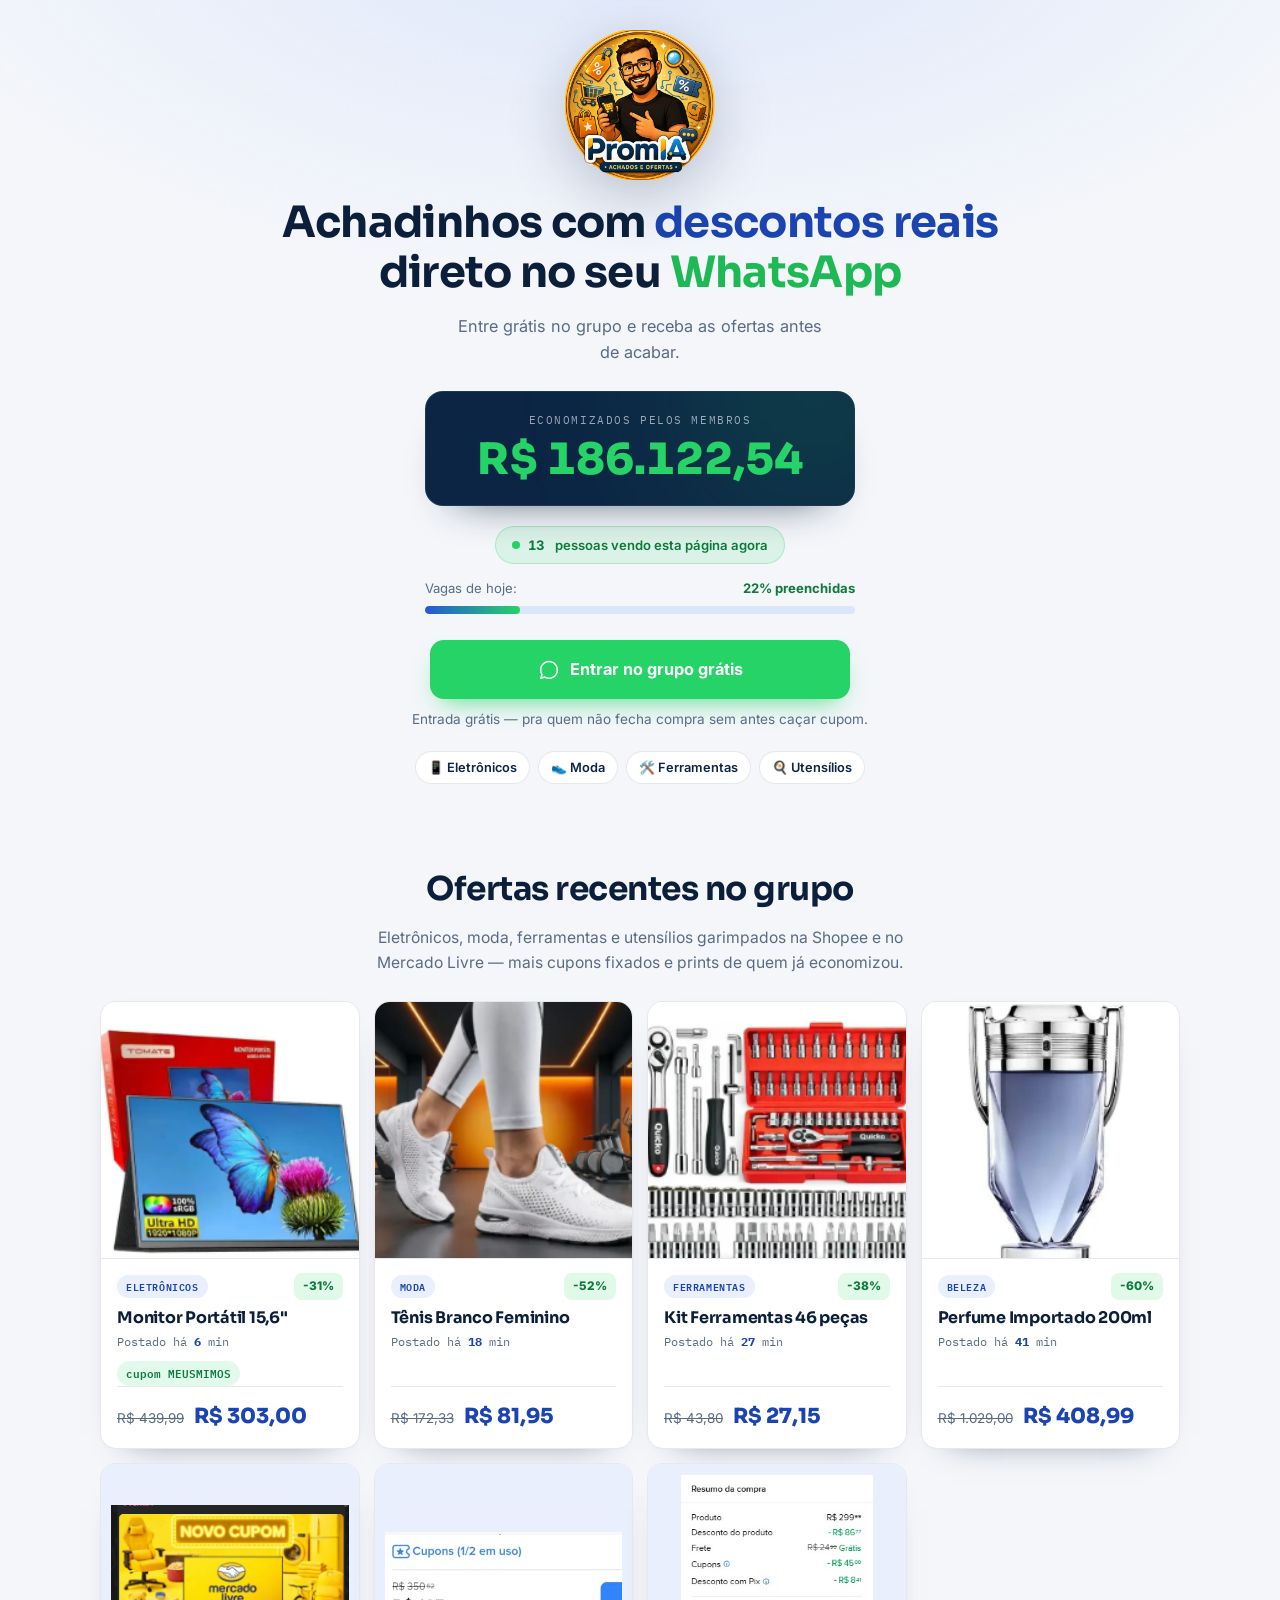
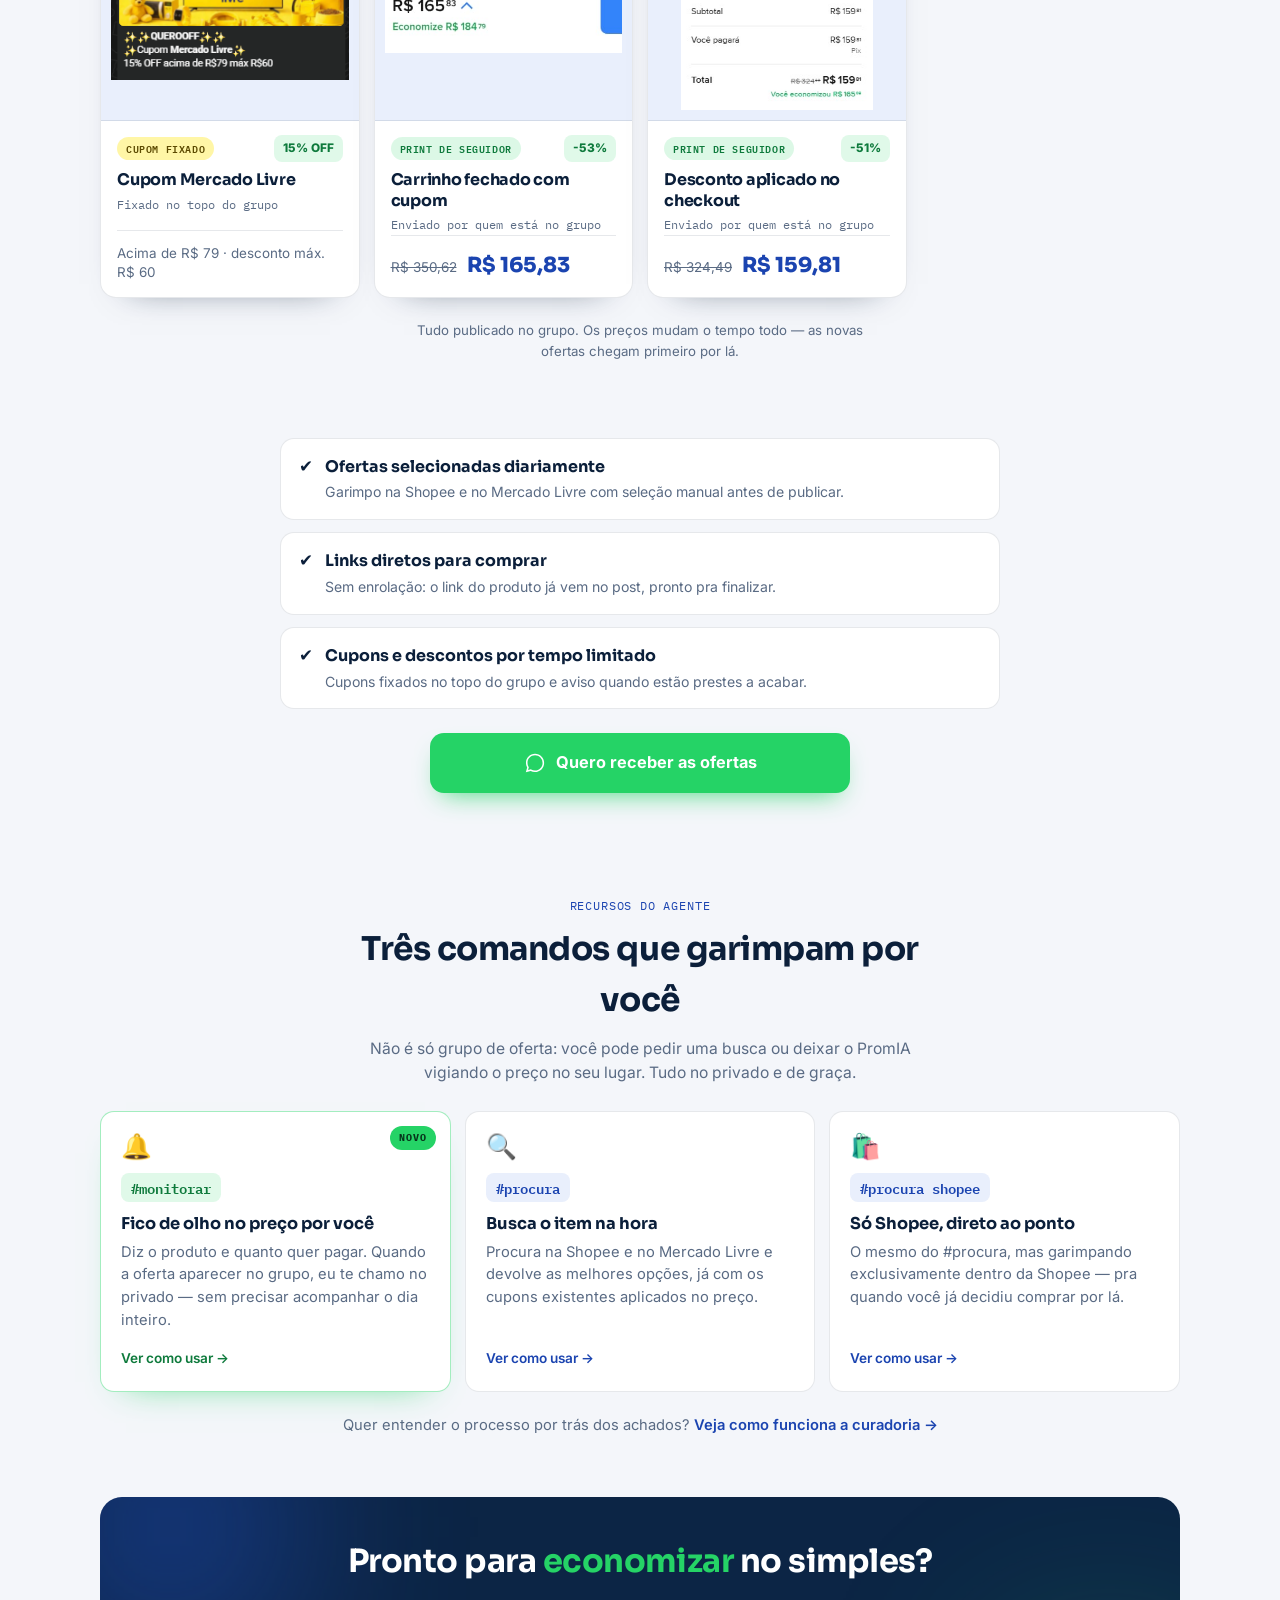
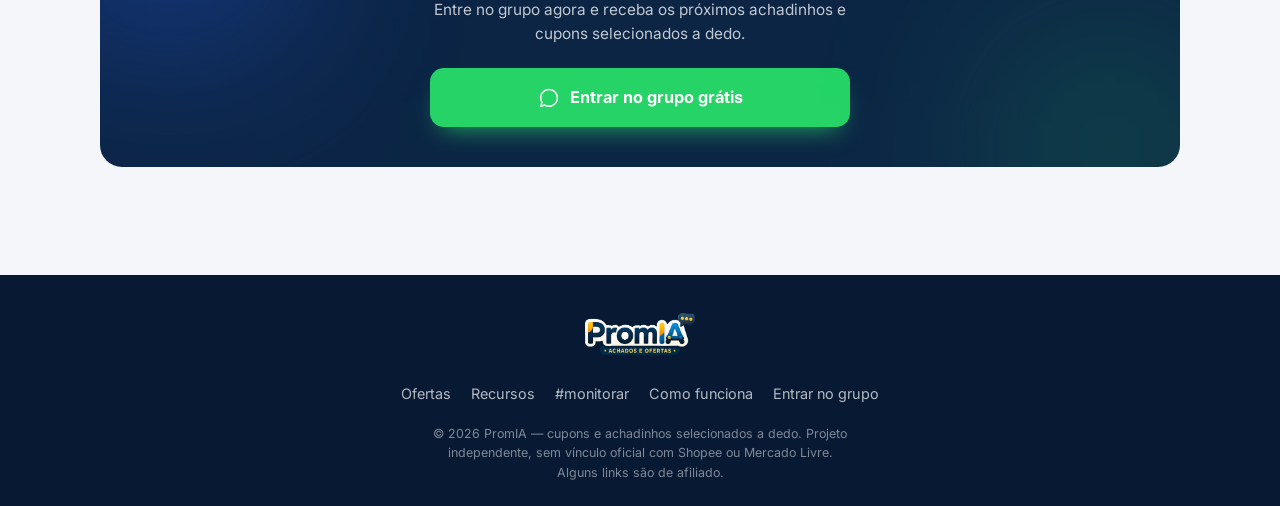
==== index.html @ 96a40c8b "Destaca WhatsApp no verde da pagina" ====
<!DOCTYPE html>
<html lang="pt-BR">
<head>
<meta charset="UTF-8">
<meta name="viewport" content="width=device-width, initial-scale=1.0">
<title>PromIA — Achadinhos com descontos reais direto no seu WhatsApp</title>
<meta name="description" content="Entre grátis no grupo do PromIA e receba achadinhos com descontos reais em eletrônicos, moda, ferramentas e utensílios — com cupons e links diretos, antes das ofertas acabarem.">
<meta name="theme-color" content="#F4F6FA">
<link rel="icon" type="image/png" href="assets/logo-selo.png">
<meta property="og:title" content="PromIA — Achadinhos com descontos reais direto no seu WhatsApp">
<meta property="og:description" content="Entre grátis no grupo e receba as ofertas antes de acabar. Eletrônicos, moda, ferramentas e utensílios com cupom aplicado.">
<meta property="og:image" content="assets/logo-selo.png">
<meta property="og:type" content="website">
<link rel="preconnect" href="https://fonts.googleapis.com">
<link rel="preconnect" href="https://fonts.gstatic.com" crossorigin>
<link href="https://fonts.googleapis.com/css2?family=Sora:wght@400;600;700;800&family=Inter:wght@400;500;600;700&family=IBM+Plex+Mono:wght@400;500;600&display=swap" rel="stylesheet">
<link rel="stylesheet" href="assets/style.css">
</head>
<body>

<main>

  <!-- ================= HERO ================= -->
  <section class="hero">
    <div class="wrap-narrow">
      <img class="hero-logo" src="assets/logo-selo.png" alt="PromIA — Achados e Ofertas" width="150" height="150">
      <h1>Achadinhos com <em>descontos reais</em> direto no seu <span class="excl">WhatsApp</span></h1>
      <p class="hero-sub">Entre grátis no grupo e receba as ofertas antes de acabar.</p>

      <!-- ---- Contador de economia (valor base editável em data-base) ---- -->
      <div class="saved-box">
        <span class="saved-label">Economizados pelos membros</span>
        <strong class="saved-value" id="savedValue" data-base="186122.54">R$ 186.122,54</strong>
      </div>

      <!-- ---- Prova social ao vivo ---- -->
      <div class="live-block">
        <span class="live-pill"><i class="dot"></i> <b id="viewersNum">13</b>&nbsp;pessoas vendo esta página agora</span>

        <div class="slots">
          <div class="slots-top">
            <span>Vagas de hoje:</span>
            <b id="slotsNum">&nbsp;</b>
          </div>
          <span class="slots-bar"><i id="slotsBar" style="width:0%"></i></span>
        </div>
      </div>

      <div class="cta-area">
        <a class="btn-wa" href="https://chat.whatsapp.com/D9WP1ZRPdM7AyRFibJAsS7" target="_blank" rel="noopener">
          <svg viewBox="0 0 24 24" aria-hidden="true"><path d="M12.04 2C6.58 2 2.13 6.45 2.13 11.91c0 1.75.46 3.45 1.32 4.95L2 22l5.25-1.38a9.86 9.86 0 004.79 1.22h.01c5.46 0 9.91-4.45 9.91-9.91C21.96 6.45 17.5 2 12.04 2zm0 18.15h-.01a8.2 8.2 0 01-4.18-1.15l-.3-.18-3.11.82.83-3.04-.2-.31a8.16 8.16 0 01-1.25-4.38c0-4.54 3.7-8.23 8.24-8.23 2.2 0 4.27.86 5.82 2.41a8.18 8.18 0 012.41 5.83c0 4.54-3.7 8.23-8.25 8.23z"/></svg>
          Entrar no grupo grátis
        </a>
        <span class="trust">Entrada grátis — pra quem não fecha compra sem antes caçar cupom.</span>
      </div>

      <ul class="cat-chips">
        <li>📱 Eletrônicos</li>
        <li>👟 Moda</li>
        <li>🛠️ Ferramentas</li>
        <li>🍳 Utensílios</li>
      </ul>
    </div>
  </section>

  <!-- ================= OFERTAS RECENTES ================= -->
  <!-- Para trocar pelas ofertas do dia: edite os .deal-card abaixo.
       data-min = há quantos minutos a oferta foi postada no grupo. -->
  <section id="ofertas" class="ofertas-sec">
    <div class="wrap">
      <div class="section-head">
        <h2>Ofertas recentes no grupo</h2>
        <p>Eletrônicos, moda, ferramentas e utensílios garimpados na Shopee e no Mercado Livre — mais cupons fixados e prints de quem já economizou.</p>
      </div>

      <div class="deals">
        <article class="deal-card" data-min="6">
          <div class="deal-shot"><img src="assets/produtos/monitor.png" alt="Post do grupo: Monitor Portátil 15,6 polegadas por R$ 303,00 com cupom MEUSMIMOS"></div>
          <div class="deal-body">
            <div class="deal-top">
              <span class="deal-cat">Eletrônicos</span>
              <span class="off">-31%</span>
            </div>
            <h3>Monitor Portátil 15,6"</h3>
            <span class="deal-time">Postado há <b class="mins">6</b> min</span>
            <span class="deal-coupon">cupom MEUSMIMOS</span>
            <div class="deal-price">
              <span class="was">R$ 439,99</span>
              <span class="now">R$ 303,00</span>
            </div>
          </div>
        </article>

        <article class="deal-card" data-min="18">
          <div class="deal-shot"><img src="assets/produtos/tenis.png" alt="Post do grupo: Tênis Branco Feminino de R$ 172,33 por R$ 81,95" loading="lazy"></div>
          <div class="deal-body">
            <div class="deal-top">
              <span class="deal-cat">Moda</span>
              <span class="off">-52%</span>
            </div>
            <h3>Tênis Branco Feminino</h3>
            <span class="deal-time">Postado há <b class="mins">18</b> min</span>
            <div class="deal-price">
              <span class="was">R$ 172,33</span>
              <span class="now">R$ 81,95</span>
            </div>
          </div>
        </article>

        <article class="deal-card" data-min="27">
          <div class="deal-shot"><img src="assets/produtos/kit-ferramentas.png" alt="Post do grupo: Kit Ferramentas 46 peças de R$ 43,80 por R$ 27,15" loading="lazy"></div>
          <div class="deal-body">
            <div class="deal-top">
              <span class="deal-cat">Ferramentas</span>
              <span class="off">-38%</span>
            </div>
            <h3>Kit Ferramentas 46 peças</h3>
            <span class="deal-time">Postado há <b class="mins">27</b> min</span>
            <div class="deal-price">
              <span class="was">R$ 43,80</span>
              <span class="now">R$ 27,15</span>
            </div>
          </div>
        </article>

        <article class="deal-card" data-min="41">
          <div class="deal-shot"><img src="assets/produtos/perfume.png" alt="Post do grupo: Perfume Importado 200ml de R$ 1.029,00 por R$ 408,99" loading="lazy"></div>
          <div class="deal-body">
            <div class="deal-top">
              <span class="deal-cat">Beleza</span>
              <span class="off">-60%</span>
            </div>
            <h3>Perfume Importado 200ml</h3>
            <span class="deal-time">Postado há <b class="mins">41</b> min</span>
            <div class="deal-price">
              <span class="was">R$ 1.029,00</span>
              <span class="now">R$ 408,99</span>
            </div>
          </div>
        </article>

        <article class="deal-card">
          <div class="deal-shot is-doc"><img src="assets/produtos/cupom-ml.png" alt="Cupom do Mercado Livre fixado no topo do grupo" loading="lazy"></div>
          <div class="deal-body">
            <div class="deal-top">
              <span class="deal-cat is-cupom">Cupom fixado</span>
              <span class="off">15% OFF</span>
            </div>
            <h3>Cupom Mercado Livre</h3>
            <span class="deal-time">Fixado no topo do grupo</span>
            <div class="deal-price">
              <span class="plain">Acima de R$ 79 · desconto máx. R$ 60</span>
            </div>
          </div>
        </article>

        <article class="deal-card">
          <div class="deal-shot is-doc"><img src="assets/produtos/carrinho.png" alt="Print de um seguidor: carrinho de R$ 350,62 fechado por R$ 165,83, economia de R$ 184,79" loading="lazy"></div>
          <div class="deal-body">
            <div class="deal-top">
              <span class="deal-cat is-print">Print de seguidor</span>
              <span class="off">-53%</span>
            </div>
            <h3>Carrinho fechado com cupom</h3>
            <span class="deal-time">Enviado por quem está no grupo</span>
            <div class="deal-price">
              <span class="was">R$ 350,62</span>
              <span class="now">R$ 165,83</span>
            </div>
          </div>
        </article>

        <article class="deal-card">
          <div class="deal-shot is-doc"><img src="assets/produtos/checkout.png" alt="Print de um seguidor: desconto do grupo aplicado no checkout" loading="lazy"></div>
          <div class="deal-body">
            <div class="deal-top">
              <span class="deal-cat is-print">Print de seguidor</span>
              <span class="off">-51%</span>
            </div>
            <h3>Desconto aplicado no checkout</h3>
            <span class="deal-time">Enviado por quem está no grupo</span>
            <div class="deal-price">
              <span class="was">R$ 324,49</span>
              <span class="now">R$ 159,81</span>
            </div>
          </div>
        </article>
      </div>
      <p class="deals-note">Tudo publicado no grupo. Os preços mudam o tempo todo — as novas ofertas chegam primeiro por lá.</p>
    </div>
  </section>

  <!-- ================= BENEFÍCIOS ================= -->
  <section id="beneficios" class="benef-sec">
    <div class="wrap-narrow">
      <ul class="check-list">
        <li><span class="ck">✔️</span><b>Ofertas selecionadas diariamente</b><span>Garimpo na Shopee e no Mercado Livre com seleção manual antes de publicar.</span></li>
        <li><span class="ck">✔️</span><b>Links diretos para comprar</b><span>Sem enrolação: o link do produto já vem no post, pronto pra finalizar.</span></li>
        <li><span class="ck">✔️</span><b>Cupons e descontos por tempo limitado</b><span>Cupons fixados no topo do grupo e aviso quando estão prestes a acabar.</span></li>
      </ul>

      <div class="cta-area cta-mid">
        <a class="btn-wa" href="https://chat.whatsapp.com/D9WP1ZRPdM7AyRFibJAsS7" target="_blank" rel="noopener">
          <svg viewBox="0 0 24 24" aria-hidden="true"><path d="M12.04 2C6.58 2 2.13 6.45 2.13 11.91c0 1.75.46 3.45 1.32 4.95L2 22l5.25-1.38a9.86 9.86 0 004.79 1.22h.01c5.46 0 9.91-4.45 9.91-9.91C21.96 6.45 17.5 2 12.04 2zm0 18.15h-.01a8.2 8.2 0 01-4.18-1.15l-.3-.18-3.11.82.83-3.04-.2-.31a8.16 8.16 0 01-1.25-4.38c0-4.54 3.7-8.23 8.24-8.23 2.2 0 4.27.86 5.82 2.41a8.18 8.18 0 012.41 5.83c0 4.54-3.7 8.23-8.25 8.23z"/></svg>
          Quero receber as ofertas
        </a>
      </div>
    </div>
  </section>

  <!-- ================= RECURSOS DO AGENTE ================= -->
  <section id="saiba-mais">
    <div class="wrap">
      <div class="section-head">
        <span class="kicker">Recursos do agente</span>
        <h2>Três comandos que garimpam por você</h2>
        <p>Não é só grupo de oferta: você pode pedir uma busca ou deixar o PromIA vigiando o preço no seu lugar. Tudo no privado e de graça.</p>
      </div>

      <div class="res-index">
        <a class="res-card is-new" href="detalhes.html#monitorar">
          <span class="badge-new">Novo</span>
          <span class="ic">🔔</span>
          <code>#monitorar</code>
          <b>Fico de olho no preço por você</b>
          <p>Diz o produto e quanto quer pagar. Quando a oferta aparecer no grupo, eu te chamo no privado — sem precisar acompanhar o dia inteiro.</p>
          <span class="res-go">Ver como usar →</span>
        </a>
        <a class="res-card" href="detalhes.html#procura">
          <span class="ic">🔍</span>
          <code>#procura</code>
          <b>Busca o item na hora</b>
          <p>Procura na Shopee e no Mercado Livre e devolve as melhores opções, já com os cupons existentes aplicados no preço.</p>
          <span class="res-go">Ver como usar →</span>
        </a>
        <a class="res-card" href="detalhes.html#procura-shopee">
          <span class="ic">🛍️</span>
          <code>#procura shopee</code>
          <b>Só Shopee, direto ao ponto</b>
          <p>O mesmo do #procura, mas garimpando exclusivamente dentro da Shopee — pra quando você já decidiu comprar por lá.</p>
          <span class="res-go">Ver como usar →</span>
        </a>
      </div>

      <p class="section-after-link">
        Quer entender o processo por trás dos achados?
        <a href="detalhes.html#como-funciona">Veja como funciona a curadoria →</a>
      </p>
    </div>
  </section>

  <!-- ================= CTA FINAL ================= -->
  <section id="entrar" style="padding-top:8px;">
    <div class="wrap">
      <div class="cta-final">
        <h2>Pronto para <b>economizar</b> no simples?</h2>
        <p>Entre no grupo agora e receba os próximos achadinhos e cupons selecionados a dedo.</p>
        <a class="btn-wa" href="https://chat.whatsapp.com/D9WP1ZRPdM7AyRFibJAsS7" target="_blank" rel="noopener">
          <svg viewBox="0 0 24 24" aria-hidden="true"><path d="M12.04 2C6.58 2 2.13 6.45 2.13 11.91c0 1.75.46 3.45 1.32 4.95L2 22l5.25-1.38a9.86 9.86 0 004.79 1.22h.01c5.46 0 9.91-4.45 9.91-9.91C21.96 6.45 17.5 2 12.04 2zm0 18.15h-.01a8.2 8.2 0 01-4.18-1.15l-.3-.18-3.11.82.83-3.04-.2-.31a8.16 8.16 0 01-1.25-4.38c0-4.54 3.7-8.23 8.24-8.23 2.2 0 4.27.86 5.82 2.41a8.18 8.18 0 012.41 5.83c0 4.54-3.7 8.23-8.25 8.23z"/></svg>
          Entrar no grupo grátis
        </a>
      </div>
    </div>
  </section>

</main>

<footer>
  <a class="footer-brand brand-logo" href="index.html"><img src="assets/logo-wordmark.png" alt="PromIA"></a>
  <ul class="footer-links">
    <li><a href="#ofertas">Ofertas</a></li>
    <li><a href="detalhes.html#recursos">Recursos</a></li>
    <li><a href="detalhes.html#monitorar">#monitorar</a></li>
    <li><a href="detalhes.html#como-funciona">Como funciona</a></li>
    <li><a href="https://chat.whatsapp.com/D9WP1ZRPdM7AyRFibJAsS7" target="_blank" rel="noopener">Entrar no grupo</a></li>
  </ul>
  <p class="footer-note">© 2026 PromIA — cupons e achadinhos selecionados a dedo. Projeto independente, sem vínculo oficial com Shopee ou Mercado Livre. Alguns links são de afiliado.</p>
</footer>

<script>
(function(){
  var BRL = function(v){
    return 'R$ ' + v.toLocaleString('pt-BR',{minimumFractionDigits:2,maximumFractionDigits:2});
  };
  var rnd = function(a,b){ return a + Math.random()*(b-a); };
  var rndInt = function(a,b){ return Math.floor(rnd(a,b+1)); };

  /* ---- 1. Economizados pelos membros ---- */
  var el = document.getElementById('savedValue');
  if(el){
    var total = parseFloat(el.getAttribute('data-base')) || 0;
    el.textContent = BRL(total);
    (function tick(){
      setTimeout(function(){
        total += rnd(11, 189);
        el.textContent = BRL(total);
        el.classList.remove('bump');
        void el.offsetWidth;
        el.classList.add('bump');
        tick();
      }, rndInt(4200, 9800));
    })();
  }

  /* ---- 2. Pessoas vendo a página (13, variando até no máx. 20) ---- */
  var vw = document.getElementById('viewersNum');
  if(vw){
    var viewers = 13;
    (function tick(){
      setTimeout(function(){
        var step = Math.random() < 0.68 ? 1 : -1;
        viewers = Math.min(20, Math.max(11, viewers + step*rndInt(1,2)));
        vw.textContent = viewers;
        tick();
      }, rndInt(5000, 12000));
    })();
  }

  /* ---- 3. Vagas de hoje: proporcional ao horário local (00:00 = 0%, 23:59 = 100%) ---- */
  var sn = document.getElementById('slotsNum'), sb = document.getElementById('slotsBar');
  if(sn && sb){
    var renderSlots = function(){
      var d = new Date();
      var pct = Math.round(((d.getHours()*60 + d.getMinutes()) / 1439) * 100);
      if(pct > 100) pct = 100;
      sn.textContent = pct + '% preenchidas';
      sb.style.width = pct + '%';
    };
    renderSlots();
    setInterval(renderSlots, 30000);
  }

  /* ---- 5. "postado há X min" das ofertas ---- */
  var cards = document.querySelectorAll('.deal-card[data-min]');
  if(cards.length){
    var start = Date.now();
    var render = function(){
      var passed = Math.floor((Date.now()-start)/60000);
      Array.prototype.forEach.call(cards, function(c){
        var b = c.querySelector('.mins');
        if(b) b.textContent = parseInt(c.getAttribute('data-min'),10) + passed;
      });
    };
    render();
    setInterval(render, 60000);
  }
})();
</script>

</body>
</html>
---- assets/style.css ----
/* ===== PromIA — estilos compartilhados ===== */
:root{
  --bg:#F4F6FA;
  --surface:#FFFFFF;
  --ink:#0B1F3A;
  --navy:#0C2545;
  --navy-deep:#081A33;
  --blue:#2657D9;
  --blue-deep:#1B44B0;
  --blue-light:#E9EFFC;
  --blue-mist:#DCE6FA;
  --muted:#5A6B84;
  --line:rgba(11,31,58,0.10);
  --shopee:#EE4D2D;
  --ml:#FFE600;
  --ml-ink:#5C4A00;
  --wa-green:#25D366;
  --wa-green-dark:#1EB955;
  --wa-ink:#06321A;
}
*{box-sizing:border-box;}
html{scroll-behavior:smooth;-webkit-text-size-adjust:100%;}
body{
  margin:0;
  background:var(--bg);
  color:var(--ink);
  font-family:'Inter',system-ui,sans-serif;
  -webkit-font-smoothing:antialiased;
  line-height:1.55;
}
@media (prefers-reduced-motion:reduce){
  *{animation-duration:.01ms !important;transition-duration:.01ms !important;scroll-behavior:auto !important;}
}
h1,h2,h3,h4{font-family:'Sora',system-ui,sans-serif;font-weight:700;margin:0;letter-spacing:-0.015em;}
img{max-width:100%;}
a{color:inherit;}
.wrap{max-width:1120px;margin:0 auto;padding:0 20px;}
.wrap-narrow{max-width:760px;margin:0 auto;padding:0 20px;}

/* ---------- TOPO ---------- */
.topbar{
  background:var(--surface);
  border-bottom:1px solid var(--line);
  position:sticky;top:0;z-index:50;
}
.topbar .inner{
  max-width:1120px;margin:0 auto;padding:12px 20px;
  display:flex;align-items:center;justify-content:center;gap:10px;
}
.topbar.with-back .inner{justify-content:space-between;}
.brand{
  display:inline-flex;align-items:center;gap:9px;
  font-family:'Sora',sans-serif;font-weight:700;font-size:1.05rem;
  color:var(--ink);text-decoration:none;
}
.brand img{width:32px;height:32px;border-radius:50%;object-fit:cover;}
.back-link{
  font-size:.85rem;font-weight:600;color:var(--blue-deep);text-decoration:none;
  display:inline-flex;align-items:center;gap:6px;
}

/* ---------- BOTÃO WHATSAPP ---------- */
.btn-wa{
  display:inline-flex;align-items:center;justify-content:center;gap:10px;
  background:var(--wa-green);color:#fff;
  padding:17px 28px;border-radius:14px;
  font-weight:700;font-size:1.02rem;text-decoration:none;
  box-shadow:0 12px 26px -12px rgba(37,211,102,.85);
  transition:background .15s ease,transform .15s ease;
  width:100%;max-width:420px;
}
.btn-wa:hover{background:var(--wa-green-dark);transform:translateY(-2px);}
.btn-wa:active{transform:translateY(0);}
.btn-wa svg{width:22px;height:22px;flex:none;fill:currentColor;}

/* ---------- HERO ---------- */
.hero{
  text-align:center;
  padding:52px 0 40px;
  background:radial-gradient(760px 380px at 50% -12%,var(--blue-mist),transparent),var(--bg);
}
.hero .eyebrow{
  display:inline-flex;align-items:center;gap:7px;
  font-family:'IBM Plex Mono',monospace;font-size:.72rem;
  letter-spacing:.05em;text-transform:uppercase;
  background:var(--surface);border:1px solid var(--line);
  padding:6px 13px;border-radius:100px;color:var(--blue-deep);
  margin-bottom:18px;
}
.hero h1{
  font-size:clamp(1.72rem,6.4vw,3rem);
  line-height:1.18;
  max-width:19ch;margin:0 auto;
}
.hero h1 em{font-style:normal;color:var(--blue-deep);}
.hero h1 .excl{color:var(--wa-green-dark);white-space:nowrap;}
.hero .cta-area{margin-top:26px;display:flex;flex-direction:column;align-items:center;gap:10px;}
.hero .trust{font-size:.85rem;color:var(--muted);}

/* ---------- PROVA SOCIAL ---------- */
.proof{
  margin-top:30px;
  display:flex;flex-direction:column;align-items:center;gap:2px;
}
.proof .num{
  font-family:'Sora',sans-serif;font-weight:800;
  font-size:clamp(2rem,9vw,2.9rem);
  line-height:1.05;color:var(--ink);
}
.proof .num span{color:var(--blue-deep);}
.proof .label{
  font-family:'IBM Plex Mono',monospace;
  font-size:.78rem;letter-spacing:.16em;text-transform:uppercase;
  color:var(--muted);
}
.proof .brandmark{
  margin-top:14px;
  display:inline-flex;align-items:center;gap:9px;
  font-family:'Sora',sans-serif;font-weight:700;font-size:1.15rem;color:var(--ink);
}
.proof .brandmark img{width:34px;height:34px;border-radius:50%;object-fit:cover;}

/* ---------- SEÇÕES ---------- */
section{padding:52px 0;}
section[id],div[id]{scroll-margin-top:72px;}
.section-head{text-align:center;max-width:56ch;margin:0 auto 26px;}
.section-head .kicker{
  font-family:'IBM Plex Mono',monospace;font-size:.74rem;
  text-transform:uppercase;letter-spacing:.07em;color:var(--blue-deep);
  display:block;margin-bottom:9px;
}
.section-head h2{font-size:clamp(1.45rem,4.6vw,2.05rem);}
.section-head p{margin-top:11px;color:var(--muted);font-size:.98rem;}

/* ---------- CARROSSEL DE EXEMPLOS ---------- */
.carousel{
  display:flex;gap:14px;
  overflow-x:auto;
  scroll-snap-type:x mandatory;
  -webkit-overflow-scrolling:touch;
  padding:4px 20px 16px;
  scrollbar-width:thin;
}
.carousel::-webkit-scrollbar{height:6px;}
.carousel::-webkit-scrollbar-thumb{background:var(--blue-mist);border-radius:100px;}
.slide{
  flex:0 0 auto;
  width:min(74vw,278px);
  scroll-snap-align:center;
  background:var(--surface);
  border:1px solid var(--line);
  border-radius:16px;
  overflow:hidden;
  box-shadow:0 12px 28px -22px rgba(11,31,58,.5);
  display:flex;flex-direction:column;
}
.slide .shot{
  background:var(--blue-light);
  display:flex;align-items:center;justify-content:center;
  padding:8px;
  aspect-ratio:3/4;
}
.slide .shot img{width:100%;height:100%;object-fit:contain;display:block;}
.slide .cap{
  padding:11px 14px 14px;
  font-size:.83rem;color:var(--muted);
}
.slide .cap b{display:block;color:var(--ink);font-size:.88rem;margin-bottom:2px;font-family:'Sora',sans-serif;}
.slide .tagline{
  display:inline-block;margin-bottom:8px;
  font-family:'IBM Plex Mono',monospace;font-size:.65rem;font-weight:600;
  text-transform:uppercase;letter-spacing:.05em;
  padding:3px 8px;border-radius:100px;
  background:var(--blue-light);color:var(--blue-deep);
}
.slide .tagline.opiniao{background:rgba(37,211,102,.16);color:#0E7A3C;}
.swipe-hint{
  text-align:center;font-size:.8rem;color:var(--muted);
  font-family:'IBM Plex Mono',monospace;
}
@media (min-width:900px){
  .swipe-hint{display:none;}
  .carousel{max-width:1120px;margin:0 auto;}
}

/* ---------- CARDS (estilo Itaú) ---------- */
.cards-grid{
  display:grid;
  grid-template-columns:1fr;
  gap:14px;
}
@media (min-width:600px){.cards-grid{grid-template-columns:repeat(2,1fr);}}
@media (min-width:940px){.cards-grid{grid-template-columns:repeat(3,1fr);}}
.link-card{
  display:block;
  background:var(--surface);
  border:1px solid var(--line);
  border-radius:12px;
  padding:22px 20px;
  text-decoration:none;
  transition:box-shadow .18s ease,transform .18s ease,border-color .18s ease;
}
.link-card:hover{
  box-shadow:0 16px 30px -22px rgba(11,31,58,.5);
  transform:translateY(-2px);
  border-color:var(--blue-mist);
}
.link-card .ic{
  font-size:1.5rem;line-height:1;display:block;margin-bottom:26px;
}
.link-card h3{font-size:1.05rem;color:var(--ink);margin-bottom:4px;}
.link-card p{margin:0;font-size:.92rem;color:var(--muted);}

/* ---------- CTA FINAL ---------- */
.cta-final{
  background:var(--navy);color:var(--bg);
  border-radius:22px;padding:40px 24px;text-align:center;
  position:relative;overflow:hidden;
}
.cta-final::before{
  content:"";position:absolute;width:240px;height:240px;
  background:var(--blue);filter:blur(90px);opacity:.42;top:-90px;left:-50px;
}
.cta-final::after{
  content:"";position:absolute;width:220px;height:220px;
  background:var(--wa-green);filter:blur(100px);opacity:.22;bottom:-90px;right:-40px;
}
.cta-final h2{font-size:clamp(1.4rem,5vw,2rem);color:#fff;position:relative;}
.cta-final h2 b{color:var(--wa-green);}
.cta-final p{margin:12px auto 22px;color:rgba(244,246,250,.78);position:relative;max-width:42ch;font-size:.96rem;}
.cta-final .btn-wa{position:relative;}

/* ---------- RODAPÉ ---------- */
footer{
  background:var(--navy-deep);color:rgba(244,246,250,.7);
  padding:38px 20px 24px;margin-top:56px;text-align:center;
}
.footer-brand{
  display:inline-flex;align-items:center;gap:9px;
  font-family:'Sora',sans-serif;font-weight:700;font-size:1.02rem;color:#fff;
  margin-bottom:12px;text-decoration:none;
}
.footer-brand img{width:30px;height:30px;border-radius:50%;object-fit:cover;}
.footer-links{
  list-style:none;margin:14px 0 18px;padding:0;
  display:flex;flex-wrap:wrap;gap:8px 20px;justify-content:center;
}
.footer-links a{font-size:.9rem;text-decoration:none;color:rgba(244,246,250,.72);}
.footer-links a:hover{color:#fff;}
.footer-note{font-size:.78rem;color:rgba(244,246,250,.5);max-width:52ch;margin:0 auto;}

/* ===================================================== */
/* ============== PÁGINA DE DETALHES =================== */
/* ===================================================== */
.page-hero{
  background:radial-gradient(700px 320px at 50% -20%,var(--blue-mist),transparent),var(--bg);
  padding:40px 0 8px;text-align:center;
}
.page-hero h1{font-size:clamp(1.7rem,5.6vw,2.5rem);max-width:18ch;margin:0 auto;}
.page-hero p{margin:14px auto 0;color:var(--muted);max-width:48ch;font-size:1rem;}
.page-tabs{
  display:flex;gap:8px;justify-content:center;flex-wrap:wrap;margin-top:22px;
}
.page-tabs a{
  font-size:.86rem;font-weight:600;text-decoration:none;
  background:var(--surface);border:1px solid var(--line);
  padding:8px 16px;border-radius:100px;color:var(--blue-deep);
}
.page-tabs a:hover{border-color:var(--blue-mist);background:var(--blue-light);}

.steps{display:grid;grid-template-columns:1fr;gap:22px;}
@media (min-width:880px){.steps{grid-template-columns:repeat(3,1fr);gap:0;}}
.step{position:relative;padding:0 0 0 0;}
@media (min-width:880px){
  .step{padding-right:24px;}
  .step:not(:last-child)::after{
    content:"";position:absolute;top:6px;right:0;width:1px;height:calc(100% - 6px);background:var(--line);
  }
}
.step .num{
  font-family:'Sora',sans-serif;font-weight:800;font-size:1.8rem;
  color:var(--blue-mist);display:block;margin-bottom:6px;
}
.step h3{font-size:1.02rem;margin-bottom:6px;}
.step p{color:var(--muted);font-size:.93rem;margin:0;}

.spotlight{
  background:var(--navy);color:var(--bg);
  border-radius:20px;padding:30px 22px;margin-top:36px;
  position:relative;overflow:hidden;
}
.spotlight::before{
  content:"";position:absolute;width:260px;height:260px;
  background:var(--blue);filter:blur(100px);opacity:.35;top:-100px;right:-50px;
}
.spotlight .inner{position:relative;display:grid;grid-template-columns:1fr;gap:26px;align-items:center;}
@media (min-width:900px){.spotlight{padding:40px 36px;} .spotlight .inner{grid-template-columns:1fr 1fr;gap:34px;}}
.spotlight .eyebrow2{
  font-family:'IBM Plex Mono',monospace;font-size:.72rem;text-transform:uppercase;
  letter-spacing:.06em;color:var(--wa-green);display:block;margin-bottom:10px;
}
.spotlight h2{color:#fff;font-size:clamp(1.3rem,4.4vw,1.85rem);margin-bottom:12px;}
.spotlight p{color:rgba(244,246,250,.76);font-size:.96rem;margin:0 0 18px;max-width:44ch;}
.command-tag{
  display:inline-flex;align-items:center;gap:9px;
  font-family:'IBM Plex Mono',monospace;font-size:.98rem;font-weight:600;
  background:var(--surface);color:var(--blue-deep);
  padding:11px 18px;border-radius:10px;border:1px dashed var(--blue);
}
.admin-note{margin-top:14px;font-size:.8rem;color:rgba(244,246,250,.66);}
.perks{display:flex;flex-direction:column;gap:11px;margin-top:22px;}
.perk{
  display:flex;gap:11px;align-items:flex-start;
  background:rgba(244,246,250,.06);border:1px solid rgba(244,246,250,.14);
  border-radius:12px;padding:12px 15px;
}
.perk .ic{font-size:1.1rem;line-height:1.2;}
.perk b{color:#fff;font-size:.89rem;display:block;margin-bottom:2px;}
.perk span.desc{font-size:.82rem;color:rgba(244,246,250,.68);}
.demo-video{
  width:100%;border-radius:14px;overflow:hidden;
  border:1px solid rgba(244,246,250,.18);
  box-shadow:0 22px 46px -22px rgba(0,0,0,.55);background:#000;
}
.demo-video video{width:100%;display:block;}
.demo-caption{text-align:center;font-size:.78rem;color:rgba(244,246,250,.55);margin-top:9px;}

.coupon-alert{
  background:var(--blue-light);border:1px solid var(--blue-mist);
  border-left:4px solid var(--blue);border-radius:14px;
  padding:18px 20px;display:flex;gap:14px;align-items:flex-start;margin-bottom:30px;
}
.coupon-alert .ic{font-size:1.4rem;line-height:1;}
.coupon-alert b{display:block;font-family:'Sora',sans-serif;font-size:1rem;color:var(--blue-deep);margin-bottom:4px;}
.coupon-alert p{margin:0;font-size:.93rem;color:var(--muted);}

.feature-cards{display:grid;grid-template-columns:1fr;gap:16px;}
@media (min-width:880px){.feature-cards{grid-template-columns:repeat(3,1fr);}}
.feature-card{
  background:var(--surface);border:1px solid var(--line);
  border-radius:14px;padding:22px;
}
.feature-card .ic{
  width:40px;height:40px;border-radius:10px;background:var(--blue-light);
  display:flex;align-items:center;justify-content:center;font-size:1.2rem;margin-bottom:14px;
}
.feature-card h3{font-size:1.04rem;margin-bottom:6px;}
.feature-card p{color:var(--muted);font-size:.93rem;margin:0;}
.feature-card .platforms{margin-top:12px;display:flex;gap:6px;flex-wrap:wrap;}
.chip{font-family:'IBM Plex Mono',monospace;font-size:.7rem;font-weight:600;padding:3px 9px;border-radius:100px;}
.chip.shopee{background:rgba(238,77,45,.1);color:var(--shopee);}
.chip.ml{background:rgba(255,230,0,.22);color:var(--ml-ink);}

.note-box{
  margin-top:22px;display:flex;gap:12px;align-items:flex-start;
  border-left:3px solid var(--blue);padding:4px 0 4px 18px;
  font-size:.91rem;font-style:italic;color:var(--muted);
}
.note-box b{font-style:normal;color:var(--ink);}
.note-ic{font-size:1.05rem;line-height:1.4;font-style:normal;}

.coupon-post{
  background:linear-gradient(135deg,#FFF3B0,var(--ml));
  border-radius:14px;padding:20px;color:var(--ml-ink);
  position:relative;overflow:hidden;
  display:grid;grid-template-columns:1fr;gap:18px;align-items:center;
}
@media (min-width:640px){.coupon-post{grid-template-columns:180px 1fr;gap:22px;}}
.coupon-post img{width:100%;border-radius:10px;display:block;box-shadow:0 10px 24px -10px rgba(11,31,58,.4);}
.coupon-post .badge{
  font-family:'IBM Plex Mono',monospace;font-size:.7rem;font-weight:700;
  background:rgba(11,31,58,.85);color:#fff;padding:4px 10px;border-radius:100px;
  display:inline-block;margin-bottom:10px;
}
.coupon-post h4{font-size:1.1rem;margin:0 0 6px;}
.coupon-post p{margin:0;font-size:.91rem;}

/* ===================================================== */
/* ============ RECURSOS DO AGENTE ===================== */
/* ===================================================== */

/* --- índice de recursos (home e página de detalhes) --- */
.res-index{
  display:grid;grid-template-columns:1fr;gap:14px;
}
@media (min-width:640px){.res-index{grid-template-columns:repeat(2,1fr);}}
@media (min-width:940px){.res-index{grid-template-columns:repeat(3,1fr);}}
.res-card{
  position:relative;
  display:flex;flex-direction:column;
  background:var(--surface);border:1px solid var(--line);
  border-radius:14px;padding:22px 20px;
  text-decoration:none;
  transition:box-shadow .18s ease,transform .18s ease,border-color .18s ease;
}
.res-card:hover{
  box-shadow:0 18px 32px -22px rgba(11,31,58,.5);
  transform:translateY(-2px);border-color:var(--blue-mist);
}
.res-card .ic{font-size:1.55rem;line-height:1;display:block;margin-bottom:14px;}
.res-card code{
  display:inline-block;align-self:flex-start;
  font-family:'IBM Plex Mono',monospace;font-size:.86rem;font-weight:600;
  background:var(--blue-light);color:var(--blue-deep);
  padding:4px 10px;border-radius:8px;margin-bottom:11px;
}
.res-card b{
  font-family:'Sora',sans-serif;font-size:1.02rem;color:var(--ink);
  line-height:1.3;margin-bottom:6px;
}
.res-card p{margin:0 0 16px;font-size:.92rem;color:var(--muted);}
.res-card .res-go{
  margin-top:auto;font-size:.85rem;font-weight:600;color:var(--blue-deep);
}
.res-card.is-new{
  border-color:rgba(37,211,102,.42);
  box-shadow:0 16px 34px -26px rgba(37,211,102,.85);
}
.res-card.is-new code{background:rgba(37,211,102,.14);color:#0E7A3C;}
.res-card.is-new .res-go{color:#0E7A3C;}
.badge-new{
  position:absolute;top:14px;right:14px;
  font-family:'IBM Plex Mono',monospace;font-size:.64rem;font-weight:700;
  text-transform:uppercase;letter-spacing:.08em;
  background:var(--wa-green);color:var(--wa-ink);
  padding:4px 9px;border-radius:100px;
}
.section-after-link{
  margin:22px 0 0;text-align:center;font-size:.92rem;color:var(--muted);
}
.section-after-link a{color:var(--blue-deep);font-weight:600;text-decoration:none;}
.section-after-link a:hover{text-decoration:underline;}

/* --- espaçamento entre blocos de recurso --- */
.spotlight + .spotlight{margin-top:22px;}
.spotlight .inline-link{color:var(--wa-green);text-decoration:none;font-weight:600;}
.spotlight .inline-link:hover{text-decoration:underline;}
.spotlight code{
  font-family:'IBM Plex Mono',monospace;font-size:.86em;
  background:rgba(244,246,250,.12);color:#fff;
  padding:2px 6px;border-radius:6px;
}

/* --- banner de divulgação --- */
.promo-banner{
  border-radius:16px;overflow:hidden;
  border:1px solid rgba(244,246,250,.18);
  box-shadow:0 24px 50px -24px rgba(0,0,0,.6);
  background:#0A2B22;
}
.promo-banner img{display:block;width:100%;}

/* --- dois modos de comando --- */
.cmd-modes{display:grid;grid-template-columns:1fr;gap:14px;margin-top:4px;}
@media (min-width:560px){.cmd-modes{grid-template-columns:repeat(2,1fr);}}
.cmd-mode{
  background:rgba(244,246,250,.06);border:1px solid rgba(244,246,250,.14);
  border-radius:12px;padding:14px;
  display:flex;flex-direction:column;gap:9px;align-items:flex-start;
}
.cmd-mode-tag{
  font-family:'IBM Plex Mono',monospace;font-size:.68rem;font-weight:600;
  text-transform:uppercase;letter-spacing:.06em;color:var(--wa-green);
}
.cmd-mode .command-tag{
  font-size:.86rem;padding:9px 13px;
  display:block;line-height:1.55;
}
.cmd-mode .command-tag span{white-space:normal;}
.cmd-mode-desc{font-size:.8rem;color:rgba(244,246,250,.68);}

/* --- guia de uso (3 colunas) --- */
.guide-grid{
  position:relative;
  display:grid;grid-template-columns:1fr;gap:14px;margin-top:26px;
}
@media (min-width:880px){.guide-grid{grid-template-columns:repeat(3,1fr);}}
.guide-card{
  background:rgba(244,246,250,.055);border:1px solid rgba(244,246,250,.14);
  border-radius:14px;padding:20px 18px;
}
.guide-num{
  font-family:'Sora',sans-serif;font-weight:800;font-size:1.15rem;
  color:rgba(37,211,102,.9);display:block;margin-bottom:8px;
}
.guide-card h3{color:#fff;font-size:1rem;margin-bottom:8px;line-height:1.3;}
.guide-card p{color:rgba(244,246,250,.74);font-size:.89rem;margin:0 0 12px;max-width:none;}
.guide-card p b{color:#fff;}
.dos{list-style:none;margin:0 0 12px;padding:0;display:flex;flex-direction:column;gap:7px;}
.dos li{font-size:.86rem;color:rgba(244,246,250,.8);display:flex;align-items:flex-start;gap:7px;}
.dos li>span{display:block;}
.dos li::before{font-size:.9rem;line-height:1.5;flex:none;}
.dos li.ok::before{content:"✅";}
.dos li.no::before{content:"❌";}
.dos li em{font-size:.76rem;color:rgba(244,246,250,.55);font-style:italic;}
.tip{
  background:rgba(37,211,102,.1);border:1px solid rgba(37,211,102,.28);
  border-radius:10px;padding:11px 13px;
  font-size:.83rem;color:rgba(244,246,250,.85);line-height:1.5;
}
.tip b{color:#fff;}
.cmd-list{list-style:none;margin:0;padding:0;display:flex;flex-direction:column;gap:10px;}
.cmd-list li{display:flex;flex-direction:column;gap:3px;}
.cmd-list li code{
  align-self:flex-start;
  font-size:.82rem;background:rgba(244,246,250,.14);color:#fff;
  padding:4px 9px;border-radius:7px;
}
.cmd-list li span{font-size:.81rem;color:rgba(244,246,250,.68);}

/* --- demonstração do aviso recebido --- */
.alert-demo{
  display:grid;grid-template-columns:1fr;gap:20px;align-items:center;
  margin-top:26px;padding-top:26px;border-top:1px solid rgba(244,246,250,.14);
}
@media (min-width:880px){.alert-demo{grid-template-columns:1fr 320px;gap:30px;}}
.alert-demo h3{color:#fff;font-size:1.1rem;margin-bottom:8px;}
.alert-demo-text p{color:rgba(244,246,250,.76);font-size:.93rem;margin:0;max-width:44ch;}
.wa-bubble{
  background:#F7F5EF;color:#0B1F3A;
  border-radius:14px;border-top-left-radius:4px;
  padding:15px 16px;
  box-shadow:0 18px 38px -20px rgba(0,0,0,.55);
  display:flex;flex-direction:column;gap:6px;
  font-size:.88rem;
}
.wa-bubble b{font-family:'Sora',sans-serif;font-size:.92rem;color:#0E7A3C;line-height:1.35;}
.wa-bubble hr{border:0;border-top:1px dashed rgba(11,31,58,.22);width:100%;margin:4px 0;}
.wa-term{font-family:'IBM Plex Mono',monospace;font-size:.8rem;color:var(--muted);}
.wa-prod{font-weight:600;}
.wa-price b{font-family:'Sora',sans-serif;color:#0E7A3C;font-size:1.02rem;}
.wa-foot{font-size:.79rem;color:var(--muted);line-height:1.45;}

/* --- faixa de fatos --- */
.fact-strip{
  display:grid;grid-template-columns:repeat(2,1fr);gap:12px;
  margin-top:26px;
}
@media (min-width:760px){.fact-strip{grid-template-columns:repeat(4,1fr);}}
.fact{
  background:rgba(244,246,250,.06);border:1px solid rgba(244,246,250,.14);
  border-radius:12px;padding:14px 15px;
}
.fact b{
  display:block;font-family:'Sora',sans-serif;font-size:1.02rem;color:#fff;margin-bottom:2px;
}
.fact span{font-size:.79rem;color:rgba(244,246,250,.66);line-height:1.4;display:block;}

/* --- aviso de vídeo a caminho --- */
.soon-note{
  margin-top:14px;
  background:rgba(244,246,250,.06);
  border:1px dashed rgba(244,246,250,.28);
  border-radius:12px;padding:13px 15px;
  font-size:.84rem;color:rgba(244,246,250,.72);line-height:1.5;
}

/* barra fixa de CTA no mobile (página de detalhes) */
.sticky-cta{
  position:sticky;bottom:0;z-index:40;
  background:rgba(244,246,250,.94);
  backdrop-filter:blur(8px);
  border-top:1px solid var(--line);
  padding:10px 20px calc(10px + env(safe-area-inset-bottom));
  display:flex;justify-content:center;
}
.sticky-cta .btn-wa{padding:14px 22px;font-size:.96rem;box-shadow:none;}

/* ===================================================== */
/* ============ LANDING 2026 — NOVOS BLOCOS ============ */

/* --- logo: selo redondo no topo, wordmark no rodapé --- */
.brand-selo,.brand-logo{gap:0;}
.topbar .brand-selo img{
  width:52px;height:52px;border-radius:50%;object-fit:cover;display:block;
}
@media (min-width:760px){.topbar .brand-selo img{width:58px;height:58px;}}
.topbar .inner{padding:10px 20px;}
.footer-brand.brand-logo img{
  width:auto;height:42px;border-radius:0;object-fit:contain;display:block;
}

/* --- hero --- */
.hero{padding:30px 0 36px;}
.hero-logo{
  display:block;margin:0 auto 18px;
  width:clamp(104px,26vw,150px);height:auto;
  filter:drop-shadow(0 16px 28px rgba(11,31,58,.22));
}
.hero h1{
  font-size:clamp(1.85rem,6.4vw,2.7rem);
  max-width:15ch;line-height:1.16;
}
@media (min-width:760px){.hero h1{max-width:100%;}}
.hero-sub{
  margin:16px auto 0;max-width:38ch;
  color:var(--muted);font-size:1.02rem;
}

/* --- caixa: economizados pelos membros --- */
.saved-box{
  margin:26px auto 0;max-width:430px;
  background:var(--navy);
  border:1px solid rgba(244,246,250,.08);
  border-radius:18px;padding:20px 22px 22px;
  position:relative;overflow:hidden;
  box-shadow:0 22px 44px -32px rgba(11,31,58,.9);
}
.saved-box::before{
  content:"";position:absolute;width:220px;height:220px;
  background:var(--wa-green);filter:blur(95px);opacity:.2;top:-110px;right:-70px;
}
.saved-label{
  position:relative;display:block;
  font-family:'IBM Plex Mono',monospace;font-size:.7rem;
  letter-spacing:.14em;text-transform:uppercase;
  color:rgba(244,246,250,.62);
}
.saved-value{
  position:relative;display:block;margin-top:8px;
  font-family:'Sora',sans-serif;font-weight:800;
  font-size:clamp(1.95rem,8.4vw,2.7rem);line-height:1.05;
  color:var(--wa-green);
  font-variant-numeric:tabular-nums;
}
.saved-value.bump{animation:savedBump .5s ease;}
@keyframes savedBump{
  0%{transform:scale(1);} 40%{transform:scale(1.04);} 100%{transform:scale(1);}
}
.dot{
  width:8px;height:8px;border-radius:50%;background:var(--wa-green);
  display:inline-block;flex:none;
  box-shadow:0 0 0 0 rgba(37,211,102,.6);
  animation:pulseDot 2s infinite;
}
@keyframes pulseDot{
  0%{box-shadow:0 0 0 0 rgba(37,211,102,.55);}
  70%{box-shadow:0 0 0 9px rgba(37,211,102,0);}
  100%{box-shadow:0 0 0 0 rgba(37,211,102,0);}
}

/* --- prova social ao vivo --- */
.live-block{
  margin:20px auto 0;max-width:430px;
  display:flex;flex-direction:column;align-items:center;gap:14px;
}
.live-pill{
  display:inline-flex;align-items:center;gap:8px;
  background:rgba(37,211,102,.12);border:1px solid rgba(37,211,102,.28);
  color:#0E7A3C;border-radius:100px;padding:8px 16px;
  font-size:.82rem;font-weight:600;
}
.live-pill b{font-variant-numeric:tabular-nums;}
.slots{width:100%;}
.slots-top{
  display:flex;align-items:baseline;justify-content:space-between;gap:12px;
  font-size:.82rem;color:var(--muted);
}
.slots-top b{color:#0E7A3C;font-weight:700;}
.slots-bar{
  display:block;height:8px;border-radius:100px;
  background:var(--blue-mist);margin-top:8px;overflow:hidden;
}
.slots-bar i{
  display:block;height:100%;border-radius:100px;
  background:linear-gradient(90deg,var(--blue),var(--wa-green));
  transition:width .6s ease;
}

/* --- CTA do hero e chips --- */
.hero .cta-area{margin-top:26px;}
.hero .trust{font-size:.85rem;color:var(--muted);}
.cat-chips{
  list-style:none;margin:20px 0 0;padding:0;
  display:flex;flex-wrap:wrap;gap:8px;justify-content:center;
}
.cat-chips li{
  background:var(--surface);border:1px solid var(--line);
  border-radius:100px;padding:6px 12px;
  font-size:.8rem;font-weight:600;color:var(--navy);
}

/* --- ofertas recentes --- */
.ofertas-sec{padding-top:44px;}
.ofertas-sec .section-head{margin-bottom:26px;}
.deals{
  display:grid;grid-template-columns:1fr;gap:14px;align-items:stretch;
}
@media (min-width:560px){.deals{grid-template-columns:repeat(2,1fr);}}
@media (min-width:860px){.deals{grid-template-columns:repeat(3,1fr);}}
@media (min-width:1060px){.deals{grid-template-columns:repeat(4,1fr);}}
.deal-card{
  display:flex;flex-direction:column;
  background:var(--surface);border:1px solid var(--line);
  border-radius:16px;overflow:hidden;
  box-shadow:0 16px 34px -30px rgba(11,31,58,.75);
}
.deal-shot{
  background:#fff;border-bottom:1px solid var(--line);
  aspect-ratio:1/1;
  display:flex;align-items:center;justify-content:center;overflow:hidden;
}
.deal-shot img{width:100%;height:100%;object-fit:cover;display:block;}
/* prints de tela: mostra a imagem inteira em vez de cortar */
.deal-shot.is-doc{background:var(--blue-light);padding:10px;}
.deal-shot.is-doc img{object-fit:contain;}
.deal-body{
  display:flex;flex-direction:column;flex:1;min-width:0;
  padding:14px 16px 16px;
}
.deal-top{
  display:flex;align-items:center;justify-content:space-between;gap:10px;margin-bottom:8px;
}
.deal-cat{
  font-family:'IBM Plex Mono',monospace;font-size:.63rem;font-weight:600;
  text-transform:uppercase;letter-spacing:.06em;
  background:var(--blue-light);color:var(--blue-deep);
  padding:4px 9px;border-radius:100px;
}
.deal-cat.is-print{background:rgba(37,211,102,.16);color:#0E7A3C;}
.deal-cat.is-cupom{background:rgba(255,230,0,.35);color:var(--ml-ink);}
.off{
  font-size:.74rem;font-weight:800;
  background:rgba(37,211,102,.14);color:#0E7A3C;
  padding:4px 9px;border-radius:8px;white-space:nowrap;
}
.deal-body h3{font-size:1rem;line-height:1.3;margin:0 0 5px;}
.deal-time{
  font-size:.76rem;color:var(--muted);
  font-family:'IBM Plex Mono',monospace;
}
.deal-time b{color:var(--blue-deep);}
.deal-coupon{
  align-self:flex-start;margin-top:9px;
  font-family:'IBM Plex Mono',monospace;font-size:.66rem;font-weight:600;
  background:rgba(37,211,102,.13);color:#0E7A3C;
  padding:4px 9px;border-radius:100px;
}
.deal-price{
  display:flex;align-items:baseline;gap:10px;flex-wrap:wrap;
  margin-top:auto;padding-top:13px;
  border-top:1px solid var(--line);
}
.deal-price .was{
  font-size:.84rem;color:var(--muted);text-decoration:line-through;
}
.deal-price .now{
  font-family:'Sora',sans-serif;font-weight:800;font-size:1.3rem;color:var(--blue-deep);
}
.deal-price .plain{font-size:.84rem;color:var(--muted);line-height:1.4;}
.deals-note{
  text-align:center;margin:22px auto 0;max-width:56ch;
  font-size:.83rem;color:var(--muted);
}

/* --- checklist de benefícios --- */
.benef-sec{padding-top:24px;}
.check-list{
  list-style:none;margin:0;padding:0;
  display:grid;grid-template-columns:1fr;gap:12px;
}
.check-list li{
  display:grid;
  grid-template-columns:auto 1fr;
  grid-template-areas:"ck title" ". desc";
  gap:2px 12px;
  background:var(--surface);border:1px solid var(--line);
  border-radius:14px;padding:16px 18px;
}
.check-list .ck{grid-area:ck;font-size:1.05rem;line-height:1.4;}
.check-list b{grid-area:title;font-family:'Sora',sans-serif;font-size:1rem;color:var(--ink);}
.check-list span:not(.ck){grid-area:desc;font-size:.88rem;color:var(--muted);}
.cta-mid{margin-top:24px;display:flex;flex-direction:column;align-items:center;gap:10px;}
.cta-mid .trust{font-size:.85rem;color:var(--muted);}
.cta-mid .trust b{color:var(--ink);}

/* --- barra fixa de CTA --- */
.sticky-cta{margin-top:8px;}
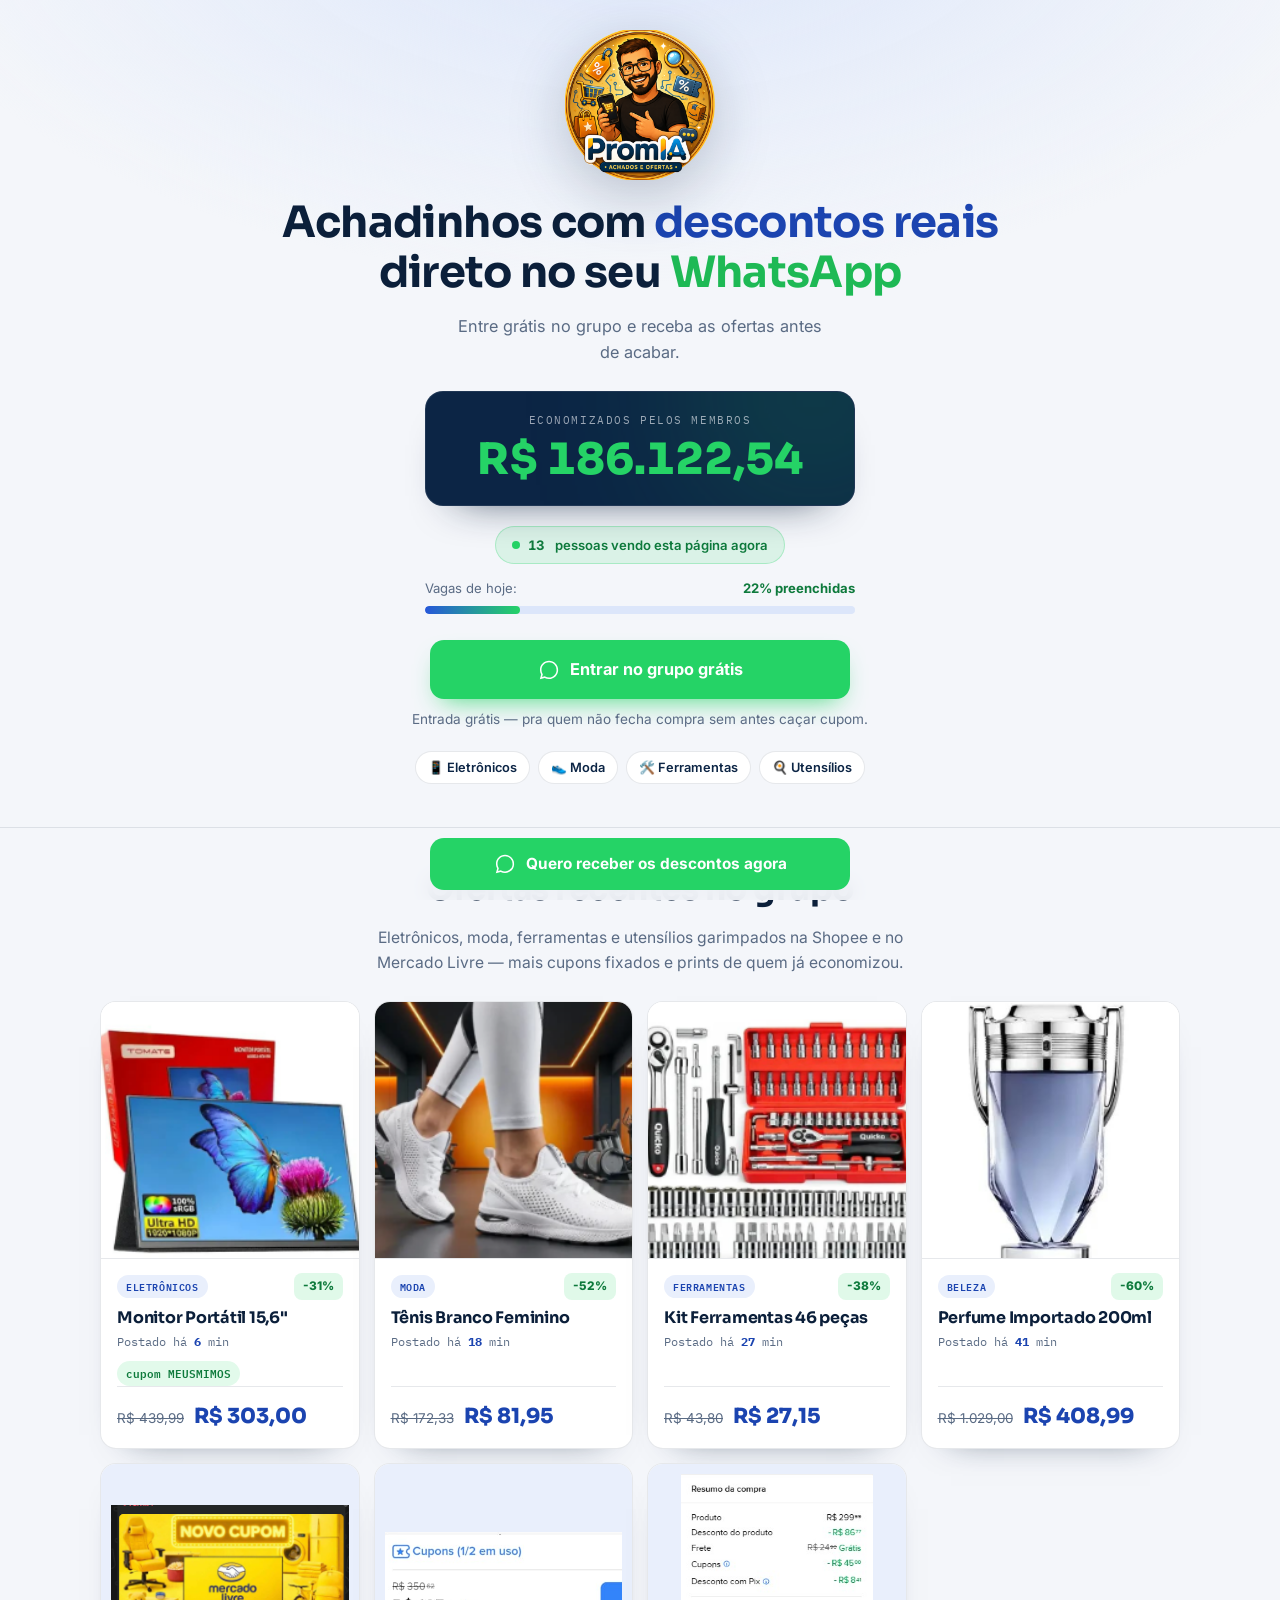
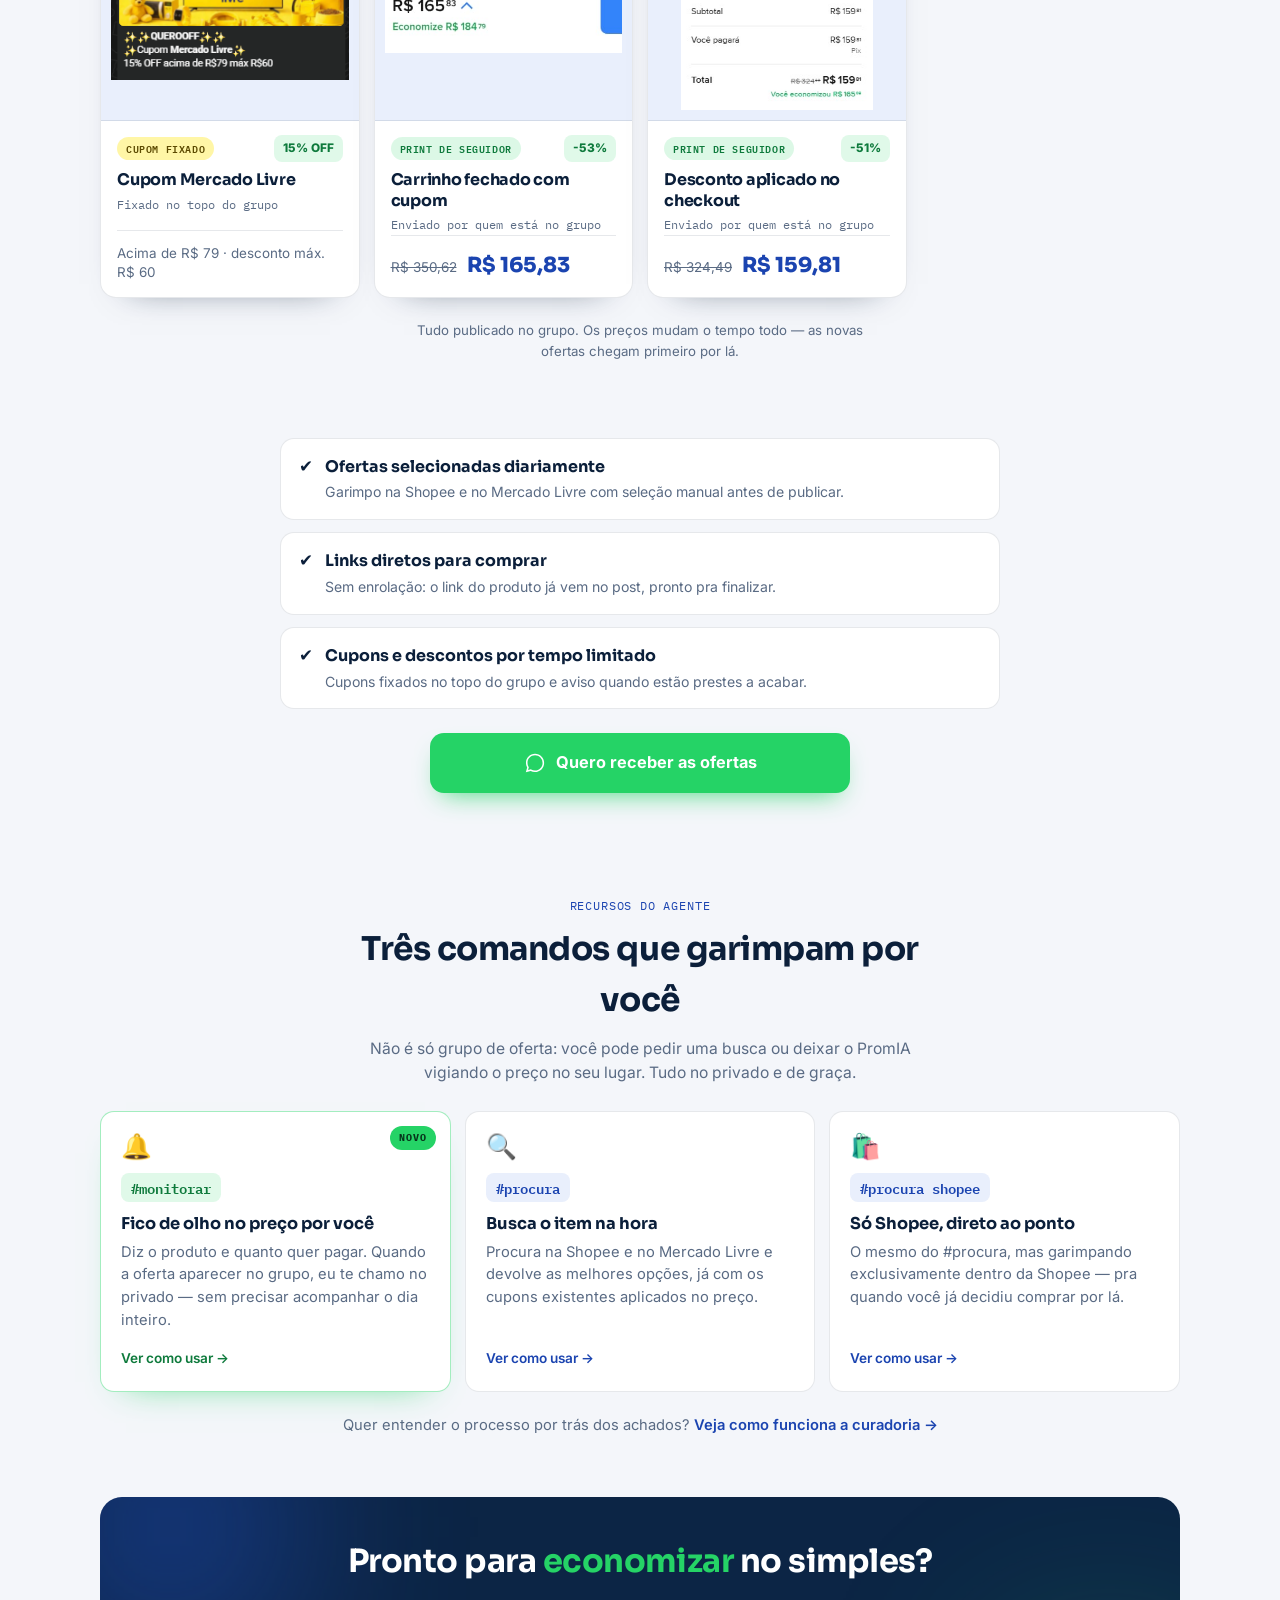
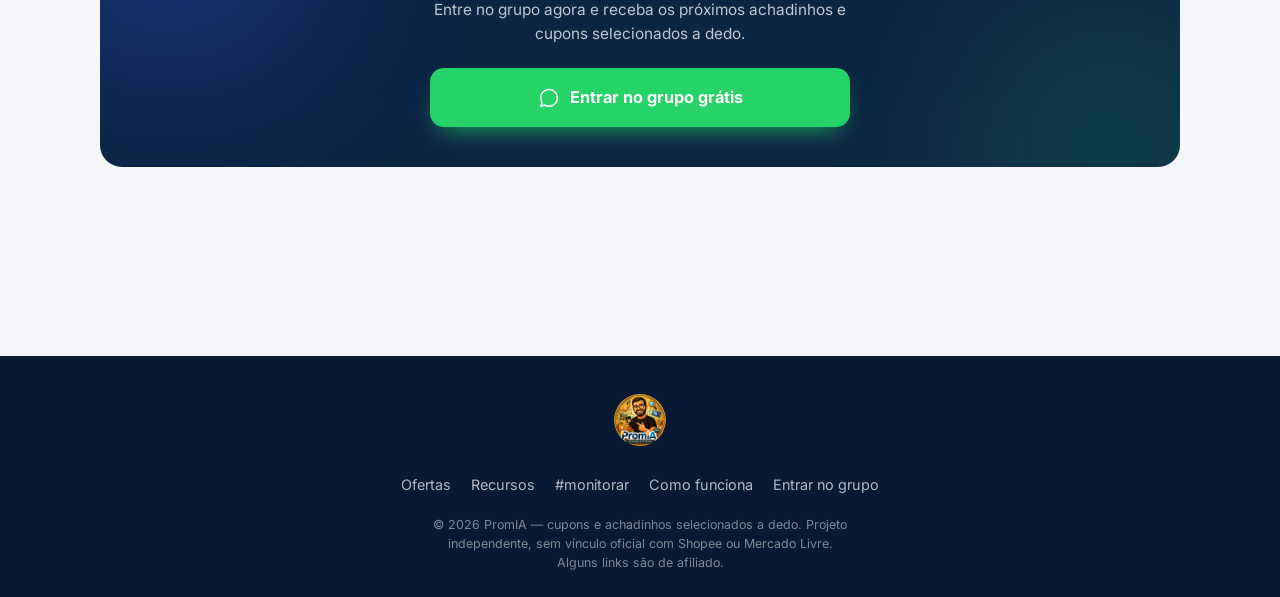
==== commit 43df79e1: "Usa o selo em todas as paginas e retoma a barra fixa de CTA com novo texto" ====
--- a/index.html
+++ b/index.html
@@ -265,8 +265,16 @@
 
 </main>
 
+<!-- ================= BARRA FIXA DE CTA ================= -->
+<div class="sticky-cta">
+  <a class="btn-wa" href="https://chat.whatsapp.com/D9WP1ZRPdM7AyRFibJAsS7" target="_blank" rel="noopener">
+    <svg viewBox="0 0 24 24" aria-hidden="true"><path d="M12.04 2C6.58 2 2.13 6.45 2.13 11.91c0 1.75.46 3.45 1.32 4.95L2 22l5.25-1.38a9.86 9.86 0 004.79 1.22h.01c5.46 0 9.91-4.45 9.91-9.91C21.96 6.45 17.5 2 12.04 2zm0 18.15h-.01a8.2 8.2 0 01-4.18-1.15l-.3-.18-3.11.82.83-3.04-.2-.31a8.16 8.16 0 01-1.25-4.38c0-4.54 3.7-8.23 8.24-8.23 2.2 0 4.27.86 5.82 2.41a8.18 8.18 0 012.41 5.83c0 4.54-3.7 8.23-8.25 8.23z"/></svg>
+    Quero receber os descontos agora
+  </a>
+</div>
+
 <footer>
-  <a class="footer-brand brand-logo" href="index.html"><img src="assets/logo-wordmark.png" alt="PromIA"></a>
+  <a class="footer-brand brand-selo" href="index.html"><img src="assets/logo-selo.png" alt="PromIA"></a>
   <ul class="footer-links">
     <li><a href="#ofertas">Ofertas</a></li>
     <li><a href="detalhes.html#recursos">Recursos</a></li>
--- a/assets/style.css
+++ b/assets/style.css
@@ -569,15 +569,15 @@
 /* ===================================================== */
 /* ============ LANDING 2026 — NOVOS BLOCOS ============ */
 
-/* --- logo: selo redondo no topo, wordmark no rodapé --- */
-.brand-selo,.brand-logo{gap:0;}
+/* --- logo: selo redondo no topo e no rodapé --- */
+.brand-selo{gap:0;}
 .topbar .brand-selo img{
   width:52px;height:52px;border-radius:50%;object-fit:cover;display:block;
 }
 @media (min-width:760px){.topbar .brand-selo img{width:58px;height:58px;}}
 .topbar .inner{padding:10px 20px;}
-.footer-brand.brand-logo img{
-  width:auto;height:42px;border-radius:0;object-fit:contain;display:block;
+.footer-brand.brand-selo img{
+  width:52px;height:52px;border-radius:50%;object-fit:cover;display:block;
 }
 
 /* --- hero --- */
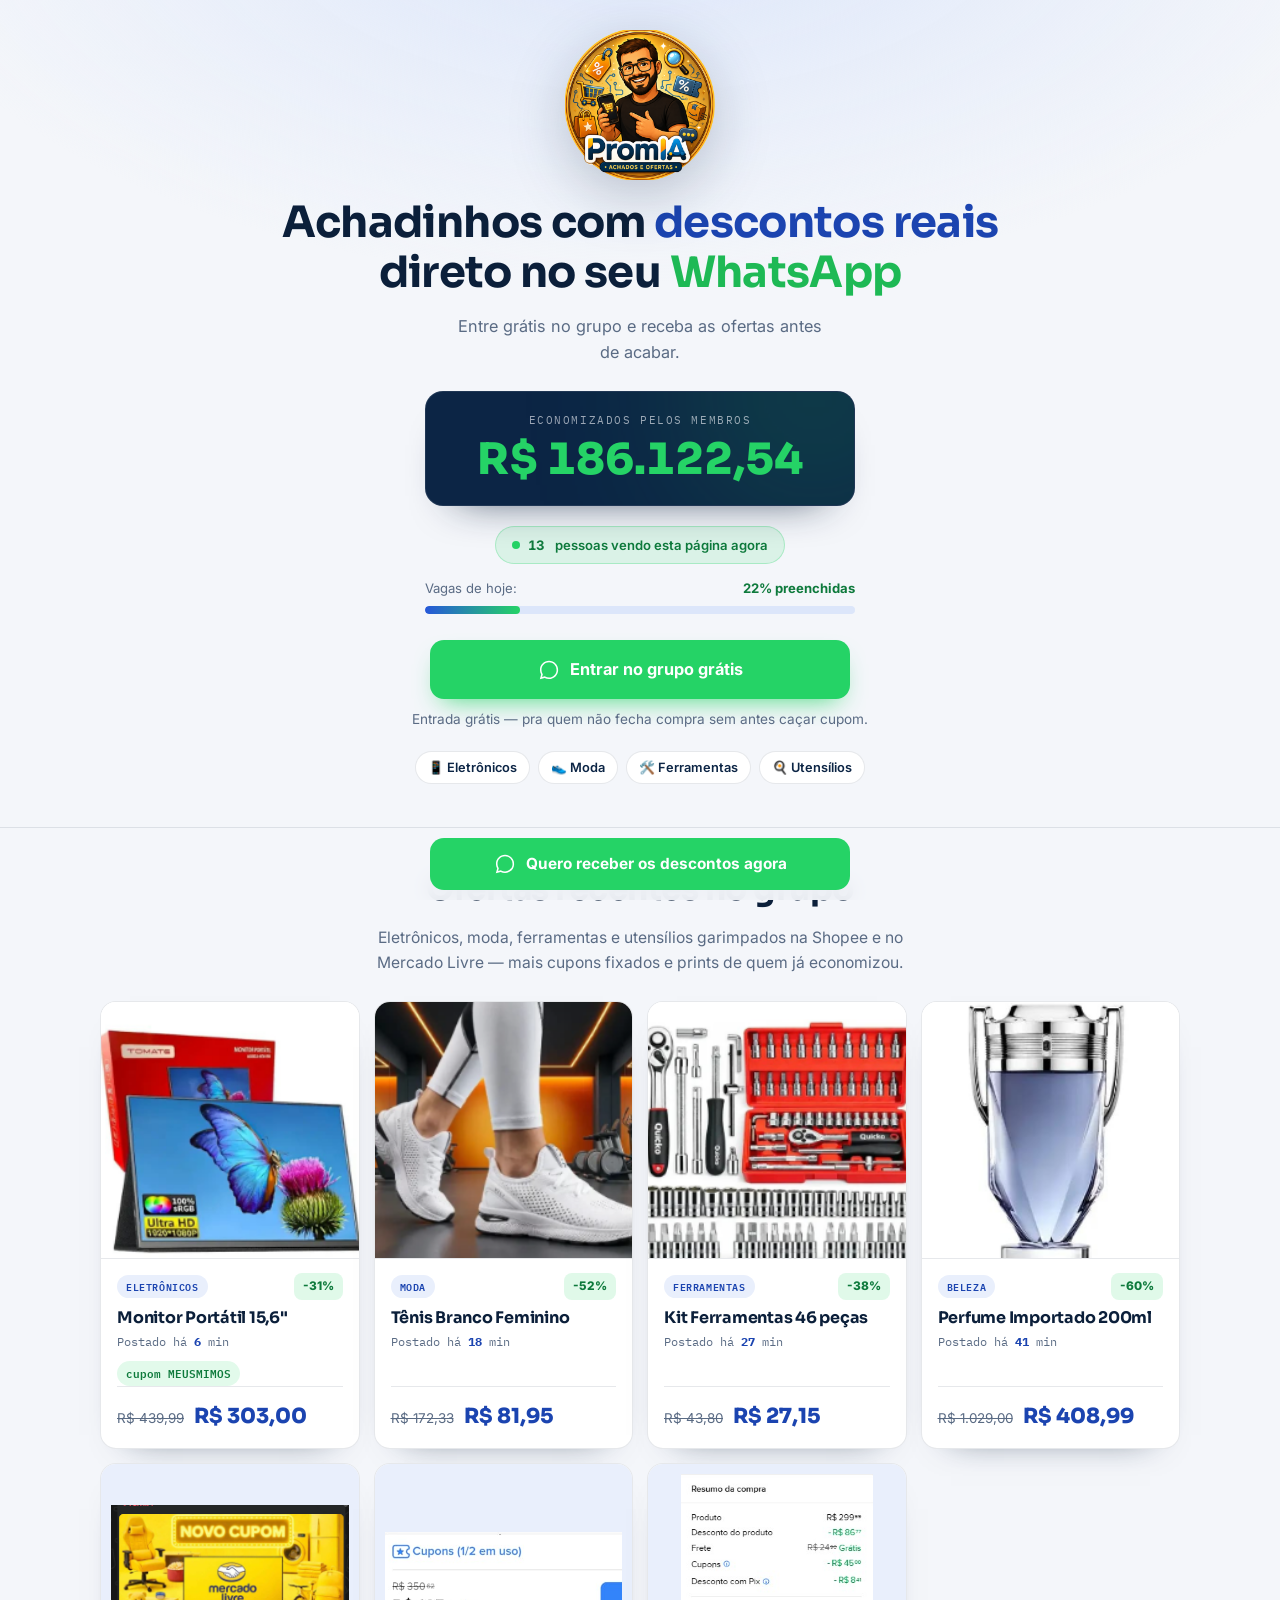
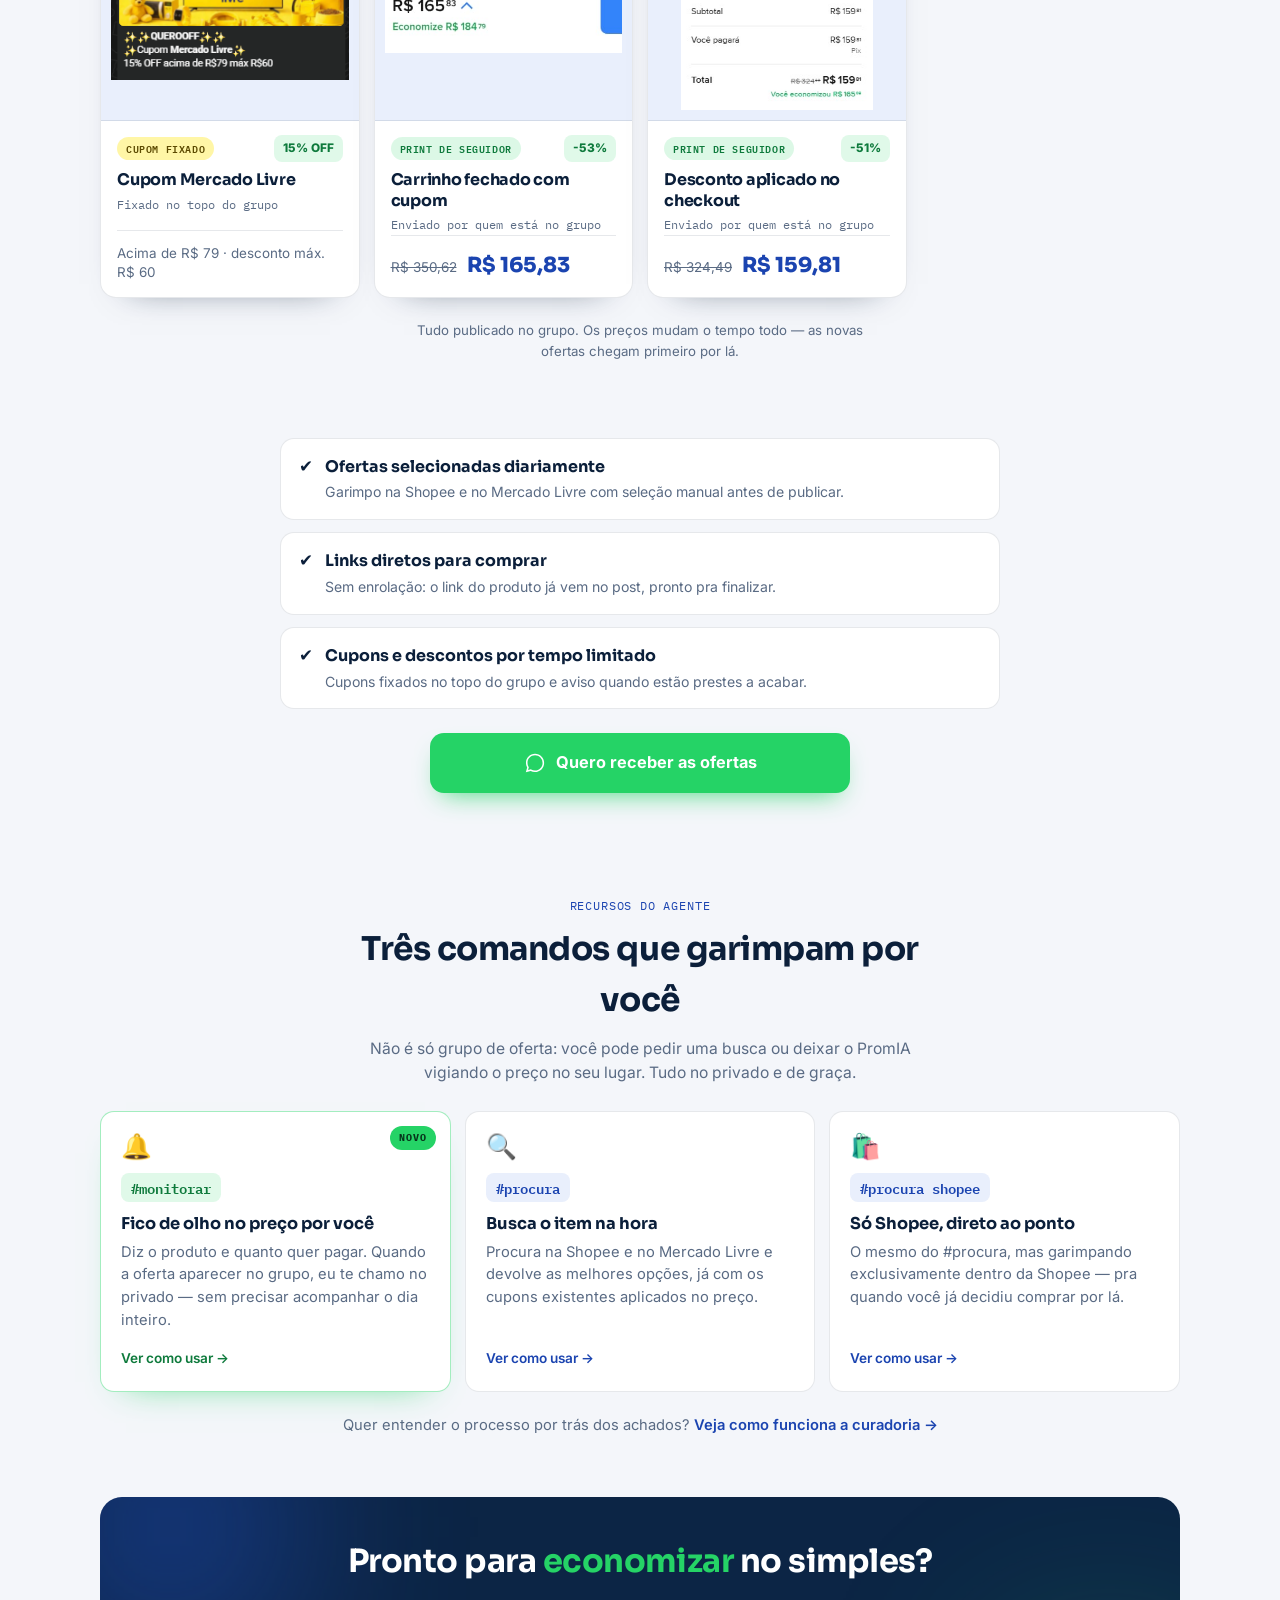
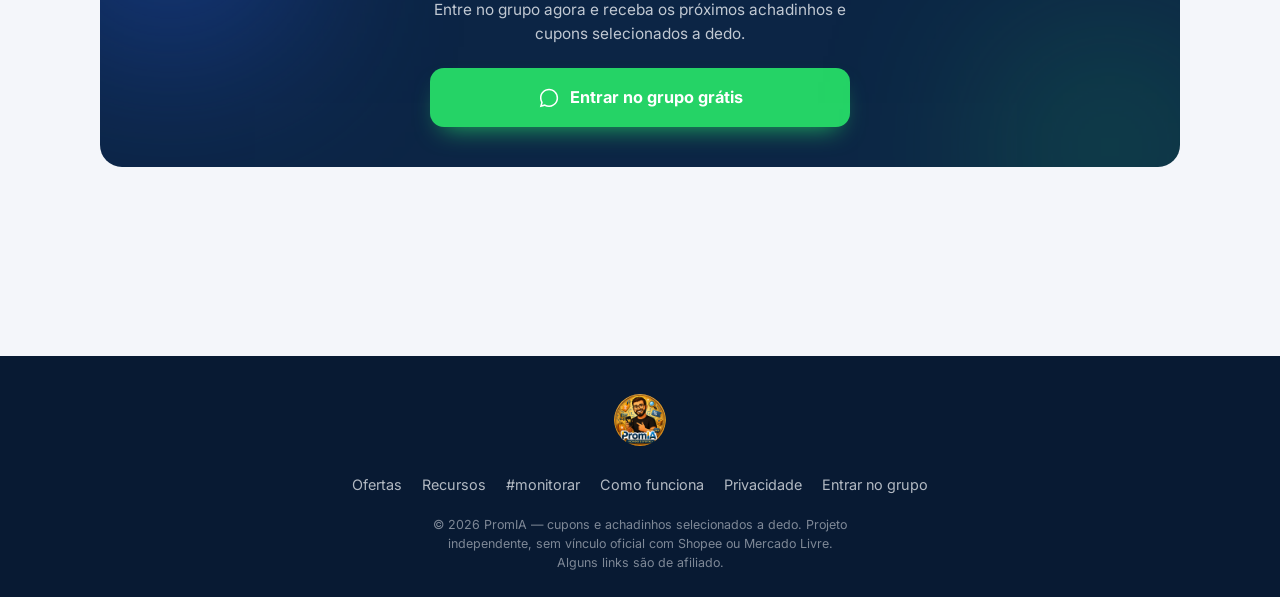
==== commit 460b576b: "Adiciona pagina de politica de privacidade e link no rodape" ====
--- a/index.html
+++ b/index.html
@@ -15,6 +15,21 @@
 <link rel="preconnect" href="https://fonts.gstatic.com" crossorigin>
 <link href="https://fonts.googleapis.com/css2?family=Sora:wght@400;600;700;800&family=Inter:wght@400;500;600;700&family=IBM+Plex+Mono:wght@400;500;600&display=swap" rel="stylesheet">
 <link rel="stylesheet" href="assets/style.css">
+<!-- ===== Meta Pixel (Facebook / Instagram Ads) =====
+     Conjunto de dados (dataset) 2262492737927889 - conta do PromIA.
+     O ID aparece 2x abaixo: no fbq('init', ...) e na URL do <noscript>. -->
+<script>
+!function(f,b,e,v,n,t,s){if(f.fbq)return;n=f.fbq=function(){n.callMethod?
+n.callMethod.apply(n,arguments):n.queue.push(arguments)};if(!f._fbq)f._fbq=n;
+n.push=n;n.loaded=!0;n.version='2.0';n.queue=[];t=b.createElement(e);t.async=!0;
+t.src=v;s=b.getElementsByTagName(e)[0];s.parentNode.insertBefore(t,s)}(window,
+document,'script','https://connect.facebook.net/en_US/fbevents.js');
+fbq('init', '2262492737927889');
+fbq('track', 'PageView');
+</script>
+<noscript><img height="1" width="1" style="display:none" alt=""
+src="https://www.facebook.com/tr?id=2262492737927889&ev=PageView&noscript=1"></noscript>
+<!-- ===== Fim do Meta Pixel ===== -->
 </head>
 <body>
 
@@ -280,6 +295,7 @@
     <li><a href="detalhes.html#recursos">Recursos</a></li>
     <li><a href="detalhes.html#monitorar">#monitorar</a></li>
     <li><a href="detalhes.html#como-funciona">Como funciona</a></li>
+    <li><a href="privacidade.html">Privacidade</a></li>
     <li><a href="https://chat.whatsapp.com/D9WP1ZRPdM7AyRFibJAsS7" target="_blank" rel="noopener">Entrar no grupo</a></li>
   </ul>
   <p class="footer-note">© 2026 PromIA — cupons e achadinhos selecionados a dedo. Projeto independente, sem vínculo oficial com Shopee ou Mercado Livre. Alguns links são de afiliado.</p>
@@ -355,5 +371,50 @@
 })();
 </script>
 
+<!-- ===== Meta Pixel: evento Lead ao clicar em qualquer botao do WhatsApp ===== -->
+<script>
+(function () {
+  var SELETOR = 'a[href*="chat.whatsapp.com"]';
+  var contou = false;
+
+  function jaContou() {
+    if (contou) return true;
+    try { return sessionStorage.getItem('promia_lead') === '1'; } catch (e) { return false; }
+  }
+  function marcaContou() {
+    contou = true;
+    try { sessionStorage.setItem('promia_lead', '1'); } catch (e) {}
+  }
+  function ondeEsta(el) {
+    if (el.closest('.sticky-cta')) return 'barra-fixa';
+    if (el.closest('footer')) return 'rodape';
+    if (el.closest('.cta-final')) return 'cta-final';
+    if (el.closest('.cta-mid')) return 'cta-meio';
+    return 'cta-topo';
+  }
+
+  document.addEventListener('click', function (ev) {
+    var alvo = ev.target && ev.target.closest ? ev.target.closest(SELETOR) : null;
+    if (!alvo) return;
+
+    // 1 Lead por sessao. Apague o bloco abaixo se quiser contar todo clique.
+    if (jaContou()) return;
+    marcaContou();
+
+    try {
+      if (typeof fbq === 'function') {
+        fbq('track', 'Lead', {
+          content_name: (alvo.textContent || 'Entrar no grupo').replace(/\s+/g, ' ').trim(),
+          content_category: 'grupo-whatsapp',
+          source: ondeEsta(alvo),
+          page: location.pathname
+        }, { eventID: 'lead-' + Date.now() + '-' + Math.random().toString(16).slice(2) });
+      }
+    } catch (e) {}
+  }, true);
+})();
+</script>
+<!-- ===== Fim do evento Lead ===== -->
+
 </body>
 </html>
--- a/assets/style.css
+++ b/assets/style.css
@@ -776,3 +776,26 @@
 
 /* --- barra fixa de CTA --- */
 .sticky-cta{margin-top:8px;}
+
+/* --- pagina legal (privacidade) --- */
+.legal{padding:6px 0 40px;}
+.legal .updated{font-size:.82rem;color:var(--muted);margin:0 0 22px;}
+.legal h2{font-size:1.1rem;margin:32px 0 10px;padding-top:24px;border-top:1px solid var(--blue-mist);}
+.legal h2:first-of-type{border-top:0;padding-top:0;margin-top:0;}
+.legal h3{font-size:.98rem;margin:22px 0 8px;color:var(--ink);}
+.legal p,.legal li{font-size:.94rem;color:var(--muted);line-height:1.75;}
+.legal p{margin:0 0 12px;}
+.legal ul{margin:0 0 14px;padding-left:20px;}
+.legal li{margin-bottom:7px;}
+.legal b{color:var(--ink);font-weight:600;}
+.legal a{color:var(--wa-green-dark);text-underline-offset:2px;}
+.legal code{font-family:'IBM Plex Mono',ui-monospace,monospace;font-size:.86em;
+  background:var(--blue-light);border:1px solid var(--blue-mist);border-radius:6px;padding:1px 6px;color:var(--ink);}
+.legal-box{background:var(--blue-light);border:1px solid var(--blue-mist);
+  border-radius:14px;padding:16px 18px;margin:0 0 20px;}
+.legal-box p:last-child{margin-bottom:0;}
+.legal .table-wrap{overflow-x:auto;margin:0 0 18px;}
+.legal table{width:100%;border-collapse:collapse;font-size:.88rem;min-width:420px;}
+.legal th,.legal td{text-align:left;padding:11px 12px;border-bottom:1px solid var(--blue-mist);vertical-align:top;}
+.legal th{color:var(--ink);font-weight:600;}
+.legal td{color:var(--muted);}
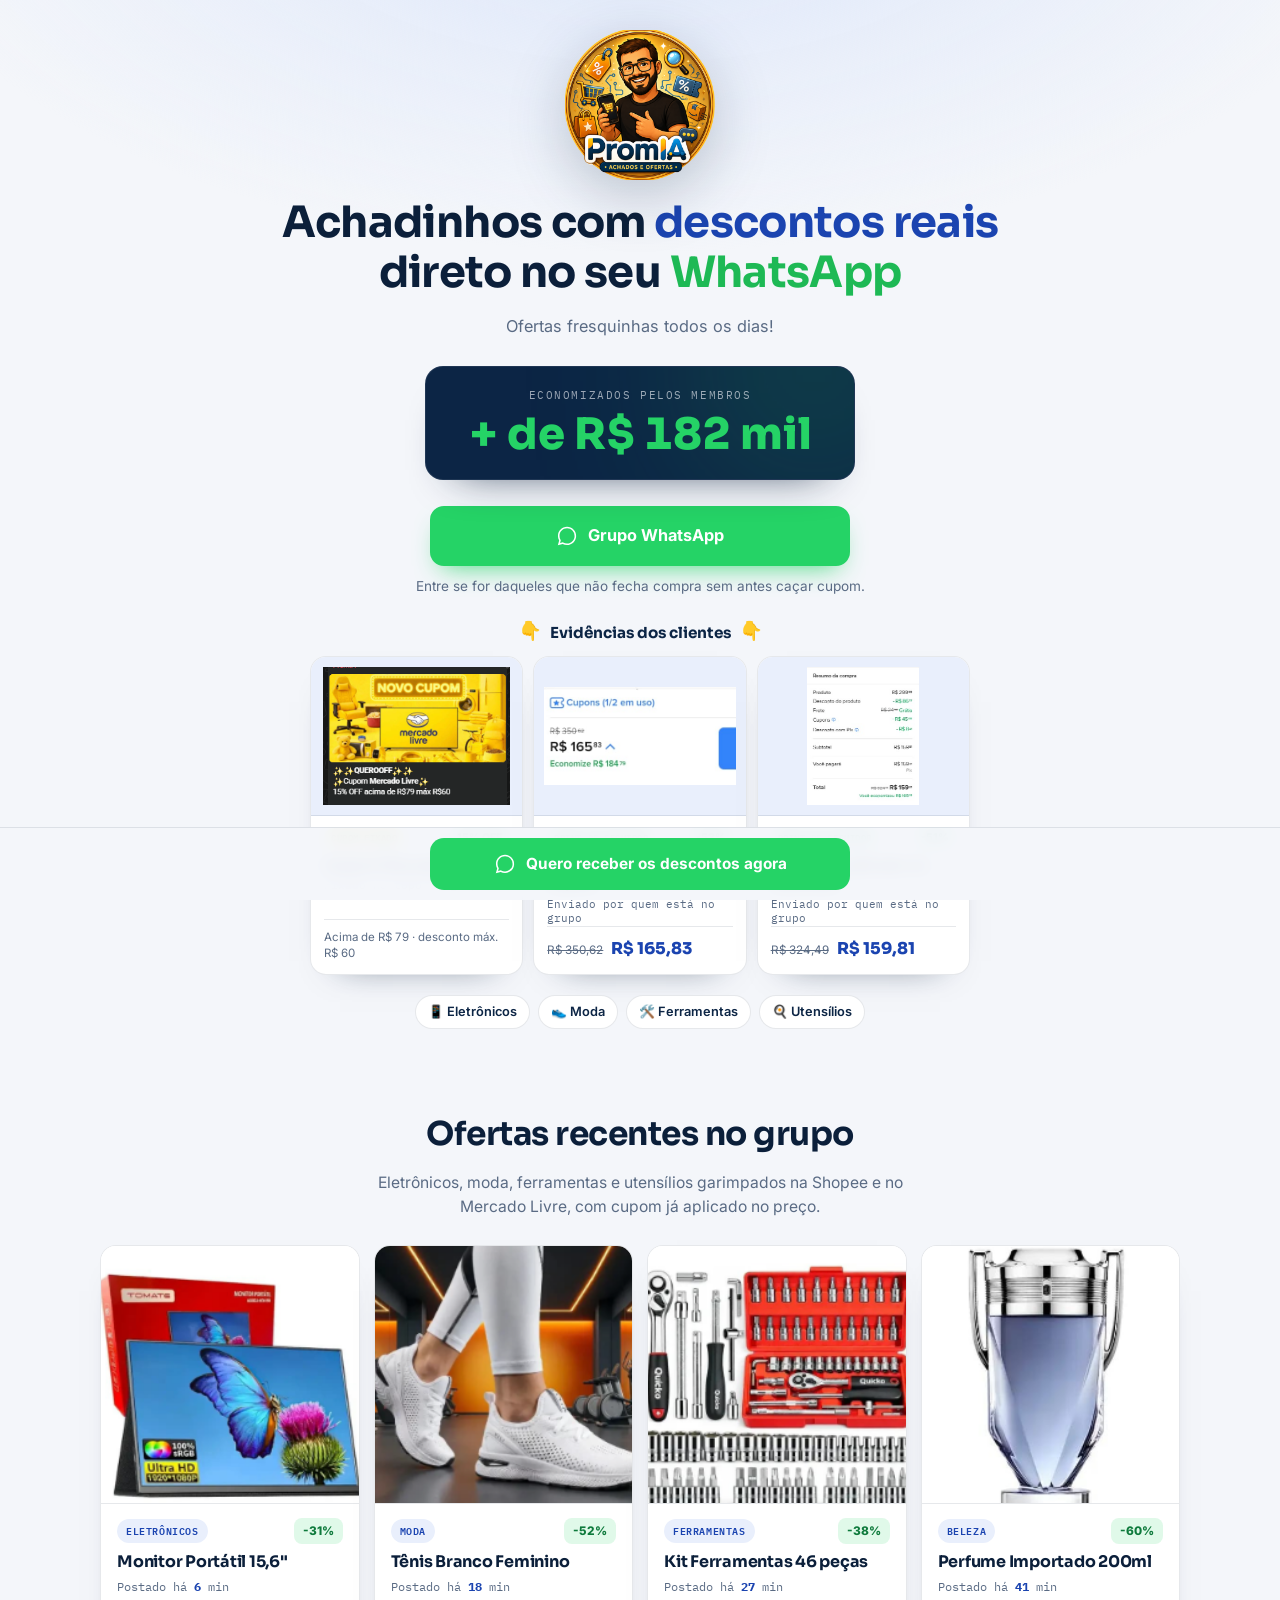
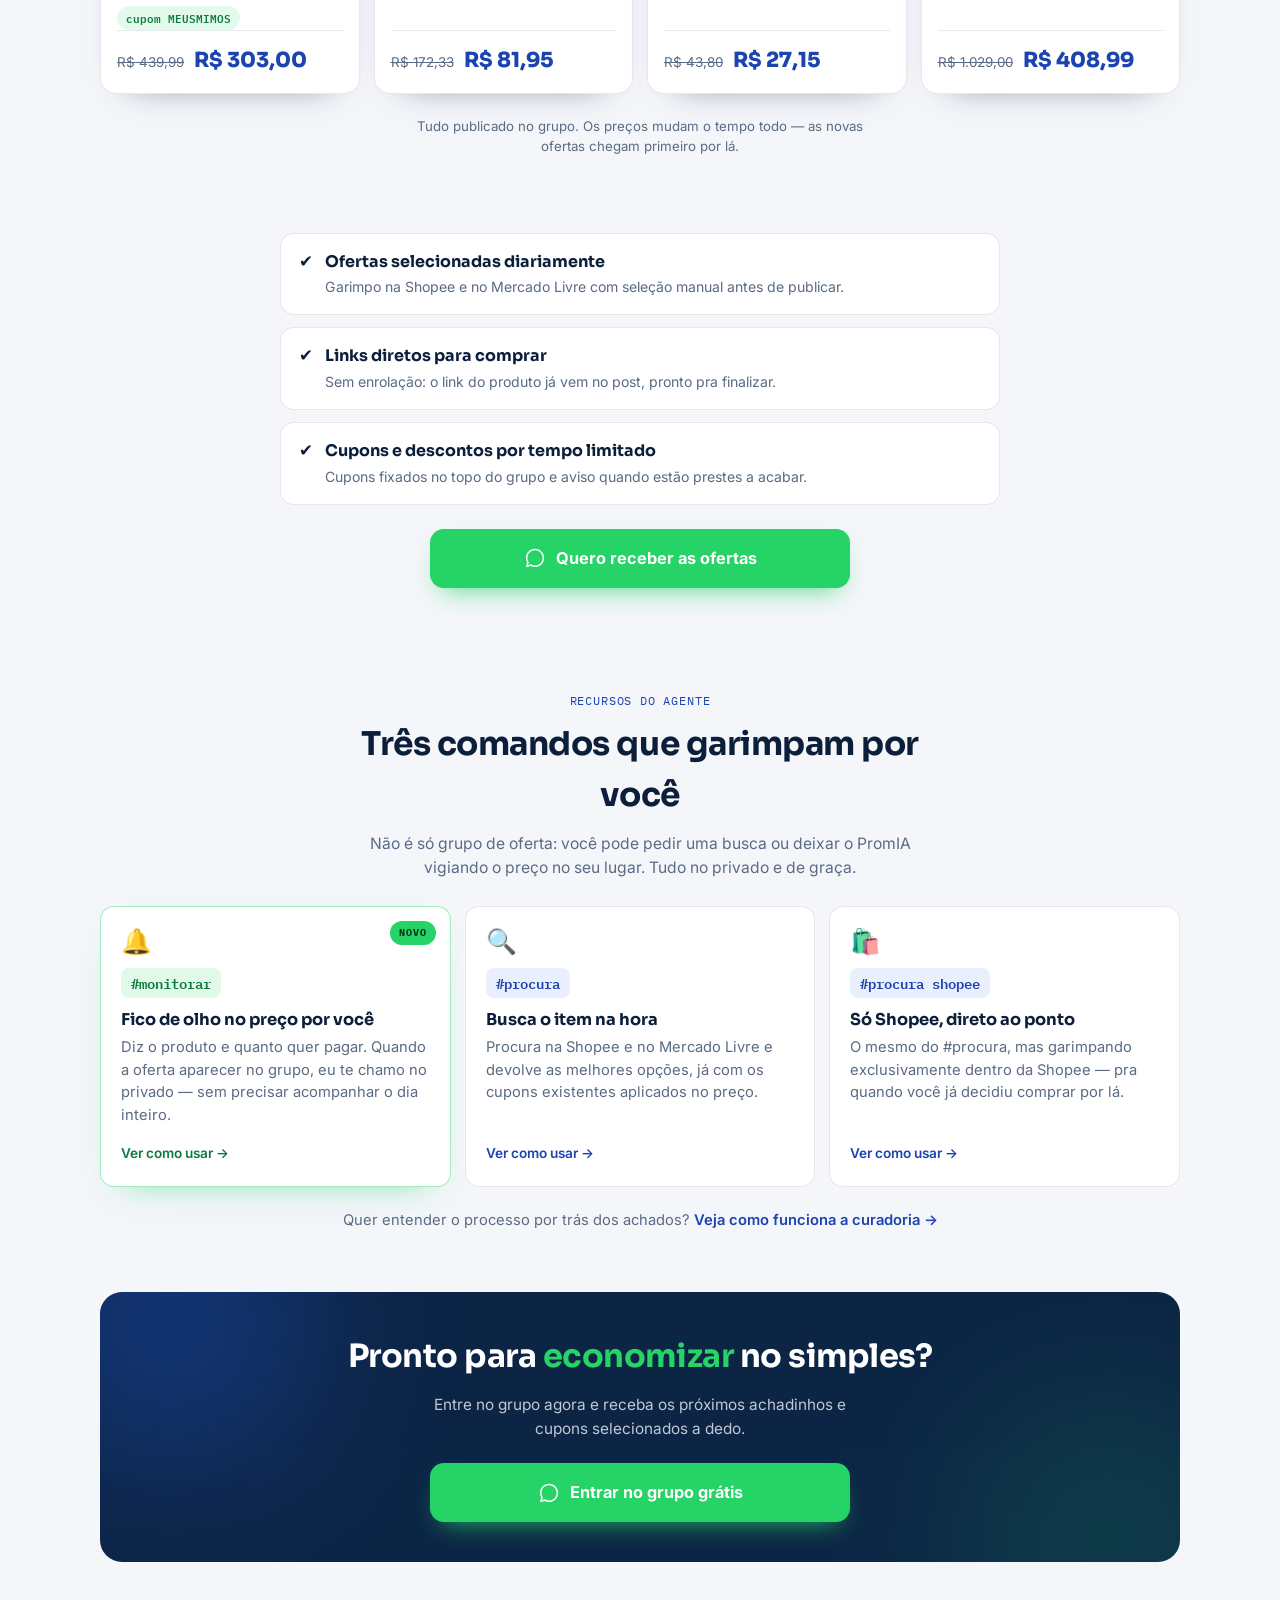
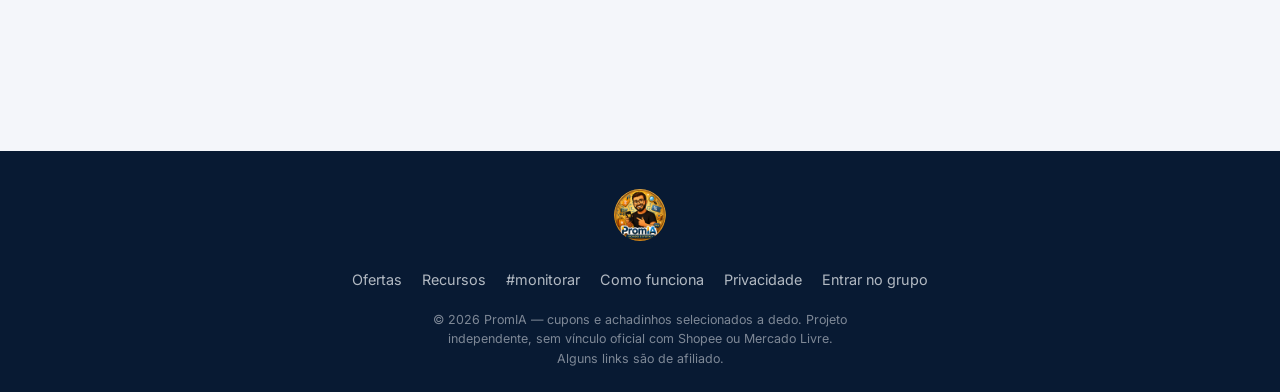
==== commit 911d540f: "altera a landing page" ====
--- a/index.html
+++ b/index.html
@@ -40,33 +40,71 @@
     <div class="wrap-narrow">
       <img class="hero-logo" src="assets/logo-selo.png" alt="PromIA — Achados e Ofertas" width="150" height="150">
       <h1>Achadinhos com <em>descontos reais</em> direto no seu <span class="excl">WhatsApp</span></h1>
-      <p class="hero-sub">Entre grátis no grupo e receba as ofertas antes de acabar.</p>
-
-      <!-- ---- Contador de economia (valor base editável em data-base) ---- -->
+      <p class="hero-sub">Ofertas fresquinhas todos os dias!</p>
+
+      <!-- ---- Economia acumulada (valor fixo — edite o texto abaixo) ---- -->
       <div class="saved-box">
         <span class="saved-label">Economizados pelos membros</span>
-        <strong class="saved-value" id="savedValue" data-base="186122.54">R$ 186.122,54</strong>
-      </div>
-
-      <!-- ---- Prova social ao vivo ---- -->
-      <div class="live-block">
-        <span class="live-pill"><i class="dot"></i> <b id="viewersNum">13</b>&nbsp;pessoas vendo esta página agora</span>
-
-        <div class="slots">
-          <div class="slots-top">
-            <span>Vagas de hoje:</span>
-            <b id="slotsNum">&nbsp;</b>
-          </div>
-          <span class="slots-bar"><i id="slotsBar" style="width:0%"></i></span>
-        </div>
+        <strong class="saved-value">+ de R$ 182 mil</strong>
       </div>
 
       <div class="cta-area">
         <a class="btn-wa" href="https://chat.whatsapp.com/D9WP1ZRPdM7AyRFibJAsS7" target="_blank" rel="noopener">
           <svg viewBox="0 0 24 24" aria-hidden="true"><path d="M12.04 2C6.58 2 2.13 6.45 2.13 11.91c0 1.75.46 3.45 1.32 4.95L2 22l5.25-1.38a9.86 9.86 0 004.79 1.22h.01c5.46 0 9.91-4.45 9.91-9.91C21.96 6.45 17.5 2 12.04 2zm0 18.15h-.01a8.2 8.2 0 01-4.18-1.15l-.3-.18-3.11.82.83-3.04-.2-.31a8.16 8.16 0 01-1.25-4.38c0-4.54 3.7-8.23 8.24-8.23 2.2 0 4.27.86 5.82 2.41a8.18 8.18 0 012.41 5.83c0 4.54-3.7 8.23-8.25 8.23z"/></svg>
-          Entrar no grupo grátis
-        </a>
-        <span class="trust">Entrada grátis — pra quem não fecha compra sem antes caçar cupom.</span>
+          Grupo WhatsApp
+        </a>
+        <span class="trust">Entre se for daqueles que não fecha compra sem antes caçar cupom.</span>
+      </div>
+
+      <p class="proof-title"><span aria-hidden="true">👇</span> Evidências dos clientes <span aria-hidden="true">👇</span></p>
+
+      <div class="hero-proof">
+          <article class="deal-card">
+            <div class="deal-shot is-doc"><img src="assets/produtos/cupom-ml.png" alt="Cupom do Mercado Livre fixado no topo do grupo" loading="lazy"></div>
+            <div class="deal-body">
+              <div class="deal-top">
+                <span class="deal-cat is-cupom">Cupom fixado</span>
+                <span class="off">15% OFF</span>
+              </div>
+              <h3>Cupom Mercado Livre</h3>
+              <span class="deal-time">Fixado no topo do grupo</span>
+              <div class="deal-price">
+                <span class="plain">Acima de R$ 79 · desconto máx. R$ 60</span>
+              </div>
+            </div>
+          </article>
+
+          <article class="deal-card">
+            <div class="deal-shot is-doc"><img src="assets/produtos/carrinho.png" alt="Print de um seguidor: carrinho de R$ 350,62 fechado por R$ 165,83, economia de R$ 184,79" loading="lazy"></div>
+            <div class="deal-body">
+              <div class="deal-top">
+                <span class="deal-cat is-print">Print de seguidor</span>
+                <span class="off">-53%</span>
+              </div>
+              <h3>Carrinho fechado com cupom</h3>
+              <span class="deal-time">Enviado por quem está no grupo</span>
+              <div class="deal-price">
+                <span class="was">R$ 350,62</span>
+                <span class="now">R$ 165,83</span>
+              </div>
+            </div>
+          </article>
+
+          <article class="deal-card">
+            <div class="deal-shot is-doc"><img src="assets/produtos/checkout.png" alt="Print de um seguidor: desconto do grupo aplicado no checkout" loading="lazy"></div>
+            <div class="deal-body">
+              <div class="deal-top">
+                <span class="deal-cat is-print">Print de seguidor</span>
+                <span class="off">-51%</span>
+              </div>
+              <h3>Desconto aplicado no checkout</h3>
+              <span class="deal-time">Enviado por quem está no grupo</span>
+              <div class="deal-price">
+                <span class="was">R$ 324,49</span>
+                <span class="now">R$ 159,81</span>
+              </div>
+            </div>
+          </article>
       </div>
 
       <ul class="cat-chips">
@@ -85,7 +123,7 @@
     <div class="wrap">
       <div class="section-head">
         <h2>Ofertas recentes no grupo</h2>
-        <p>Eletrônicos, moda, ferramentas e utensílios garimpados na Shopee e no Mercado Livre — mais cupons fixados e prints de quem já economizou.</p>
+        <p>Eletrônicos, moda, ferramentas e utensílios garimpados na Shopee e no Mercado Livre, com cupom já aplicado no preço.</p>
       </div>
 
       <div class="deals">
@@ -150,53 +188,6 @@
             <div class="deal-price">
               <span class="was">R$ 1.029,00</span>
               <span class="now">R$ 408,99</span>
-            </div>
-          </div>
-        </article>
-
-        <article class="deal-card">
-          <div class="deal-shot is-doc"><img src="assets/produtos/cupom-ml.png" alt="Cupom do Mercado Livre fixado no topo do grupo" loading="lazy"></div>
-          <div class="deal-body">
-            <div class="deal-top">
-              <span class="deal-cat is-cupom">Cupom fixado</span>
-              <span class="off">15% OFF</span>
-            </div>
-            <h3>Cupom Mercado Livre</h3>
-            <span class="deal-time">Fixado no topo do grupo</span>
-            <div class="deal-price">
-              <span class="plain">Acima de R$ 79 · desconto máx. R$ 60</span>
-            </div>
-          </div>
-        </article>
-
-        <article class="deal-card">
-          <div class="deal-shot is-doc"><img src="assets/produtos/carrinho.png" alt="Print de um seguidor: carrinho de R$ 350,62 fechado por R$ 165,83, economia de R$ 184,79" loading="lazy"></div>
-          <div class="deal-body">
-            <div class="deal-top">
-              <span class="deal-cat is-print">Print de seguidor</span>
-              <span class="off">-53%</span>
-            </div>
-            <h3>Carrinho fechado com cupom</h3>
-            <span class="deal-time">Enviado por quem está no grupo</span>
-            <div class="deal-price">
-              <span class="was">R$ 350,62</span>
-              <span class="now">R$ 165,83</span>
-            </div>
-          </div>
-        </article>
-
-        <article class="deal-card">
-          <div class="deal-shot is-doc"><img src="assets/produtos/checkout.png" alt="Print de um seguidor: desconto do grupo aplicado no checkout" loading="lazy"></div>
-          <div class="deal-body">
-            <div class="deal-top">
-              <span class="deal-cat is-print">Print de seguidor</span>
-              <span class="off">-51%</span>
-            </div>
-            <h3>Desconto aplicado no checkout</h3>
-            <span class="deal-time">Enviado por quem está no grupo</span>
-            <div class="deal-price">
-              <span class="was">R$ 324,49</span>
-              <span class="now">R$ 159,81</span>
             </div>
           </div>
         </article>
@@ -303,57 +294,6 @@
 
 <script>
 (function(){
-  var BRL = function(v){
-    return 'R$ ' + v.toLocaleString('pt-BR',{minimumFractionDigits:2,maximumFractionDigits:2});
-  };
-  var rnd = function(a,b){ return a + Math.random()*(b-a); };
-  var rndInt = function(a,b){ return Math.floor(rnd(a,b+1)); };
-
-  /* ---- 1. Economizados pelos membros ---- */
-  var el = document.getElementById('savedValue');
-  if(el){
-    var total = parseFloat(el.getAttribute('data-base')) || 0;
-    el.textContent = BRL(total);
-    (function tick(){
-      setTimeout(function(){
-        total += rnd(11, 189);
-        el.textContent = BRL(total);
-        el.classList.remove('bump');
-        void el.offsetWidth;
-        el.classList.add('bump');
-        tick();
-      }, rndInt(4200, 9800));
-    })();
-  }
-
-  /* ---- 2. Pessoas vendo a página (13, variando até no máx. 20) ---- */
-  var vw = document.getElementById('viewersNum');
-  if(vw){
-    var viewers = 13;
-    (function tick(){
-      setTimeout(function(){
-        var step = Math.random() < 0.68 ? 1 : -1;
-        viewers = Math.min(20, Math.max(11, viewers + step*rndInt(1,2)));
-        vw.textContent = viewers;
-        tick();
-      }, rndInt(5000, 12000));
-    })();
-  }
-
-  /* ---- 3. Vagas de hoje: proporcional ao horário local (00:00 = 0%, 23:59 = 100%) ---- */
-  var sn = document.getElementById('slotsNum'), sb = document.getElementById('slotsBar');
-  if(sn && sb){
-    var renderSlots = function(){
-      var d = new Date();
-      var pct = Math.round(((d.getHours()*60 + d.getMinutes()) / 1439) * 100);
-      if(pct > 100) pct = 100;
-      sn.textContent = pct + '% preenchidas';
-      sb.style.width = pct + '%';
-    };
-    renderSlots();
-    setInterval(renderSlots, 30000);
-  }
-
   /* ---- 5. "postado há X min" das ofertas ---- */
   var cards = document.querySelectorAll('.deal-card[data-min]');
   if(cards.length){
--- a/assets/style.css
+++ b/assets/style.css
@@ -639,34 +639,6 @@
   100%{box-shadow:0 0 0 0 rgba(37,211,102,0);}
 }
 
-/* --- prova social ao vivo --- */
-.live-block{
-  margin:20px auto 0;max-width:430px;
-  display:flex;flex-direction:column;align-items:center;gap:14px;
-}
-.live-pill{
-  display:inline-flex;align-items:center;gap:8px;
-  background:rgba(37,211,102,.12);border:1px solid rgba(37,211,102,.28);
-  color:#0E7A3C;border-radius:100px;padding:8px 16px;
-  font-size:.82rem;font-weight:600;
-}
-.live-pill b{font-variant-numeric:tabular-nums;}
-.slots{width:100%;}
-.slots-top{
-  display:flex;align-items:baseline;justify-content:space-between;gap:12px;
-  font-size:.82rem;color:var(--muted);
-}
-.slots-top b{color:#0E7A3C;font-weight:700;}
-.slots-bar{
-  display:block;height:8px;border-radius:100px;
-  background:var(--blue-mist);margin-top:8px;overflow:hidden;
-}
-.slots-bar i{
-  display:block;height:100%;border-radius:100px;
-  background:linear-gradient(90deg,var(--blue),var(--wa-green));
-  transition:width .6s ease;
-}
-
 /* --- CTA do hero e chips --- */
 .hero .cta-area{margin-top:26px;}
 .hero .trust{font-size:.85rem;color:var(--muted);}
@@ -678,6 +650,45 @@
   background:var(--surface);border:1px solid var(--line);
   border-radius:100px;padding:6px 12px;
   font-size:.8rem;font-weight:600;color:var(--navy);
+}
+
+.proof-title{
+  margin:24px 0 0;
+  display:flex;align-items:center;justify-content:center;gap:9px;
+  font-family:'Sora',sans-serif;font-weight:700;
+  font-size:.95rem;color:var(--navy);
+}
+.proof-title span{font-size:1.12rem;line-height:1;}
+.proof-title + .hero-proof{margin-top:12px;}
+@media (min-width:560px){.proof-title + .hero-proof{margin-top:12px;}}
+
+/* --- provas sociais dentro do hero (cupom fixado + prints) --- */
+.hero-proof{
+  margin:26px -20px 0;padding:2px 20px 8px;
+  display:flex;gap:10px;align-items:stretch;
+  overflow-x:auto;scroll-snap-type:x mandatory;
+  -webkit-overflow-scrolling:touch;scrollbar-width:none;
+  text-align:left;
+}
+.hero-proof::-webkit-scrollbar{display:none;}
+.hero-proof .deal-card{flex:0 0 76%;max-width:250px;scroll-snap-align:center;}
+.hero-proof .deal-shot{aspect-ratio:4/3;}
+.hero-proof .deal-body{padding:11px 13px 13px;}
+.hero-proof .deal-body h3{font-size:.88rem;margin-bottom:4px;}
+.hero-proof .deal-cat{font-size:.56rem;padding:3px 7px;}
+.hero-proof .off{font-size:.66rem;padding:3px 7px;}
+.hero-proof .deal-top{margin-bottom:7px;}
+.hero-proof .deal-time{font-size:.68rem;line-height:1.35;}
+.hero-proof .deal-price{padding-top:9px;gap:8px;}
+.hero-proof .deal-price .now{font-size:1.02rem;}
+.hero-proof .deal-price .was{font-size:.73rem;}
+.hero-proof .deal-price .plain{font-size:.72rem;}
+@media (min-width:560px){
+  .hero-proof{
+    margin:26px auto 0;padding:0;max-width:660px;
+    display:grid;grid-template-columns:repeat(3,1fr);overflow:visible;
+  }
+  .hero-proof .deal-card{flex:none;max-width:none;}
 }
 
 /* --- ofertas recentes --- */
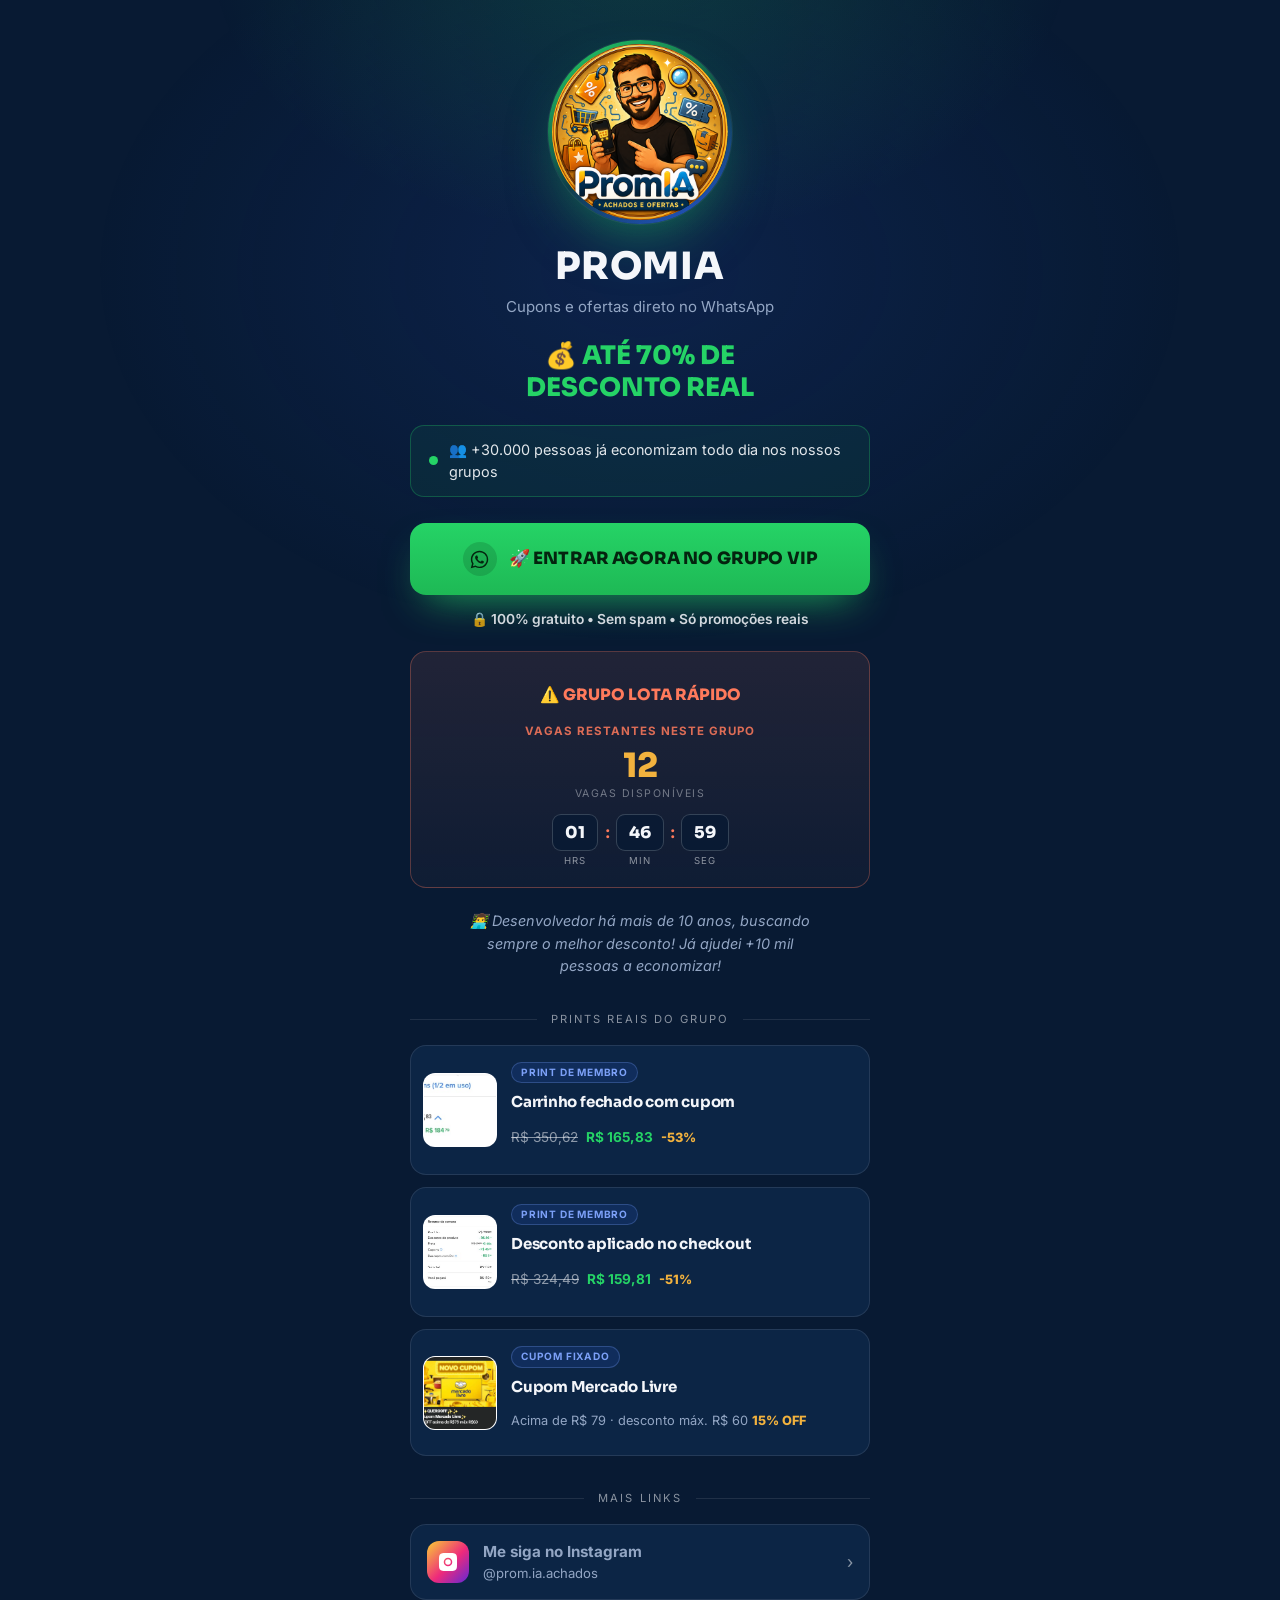
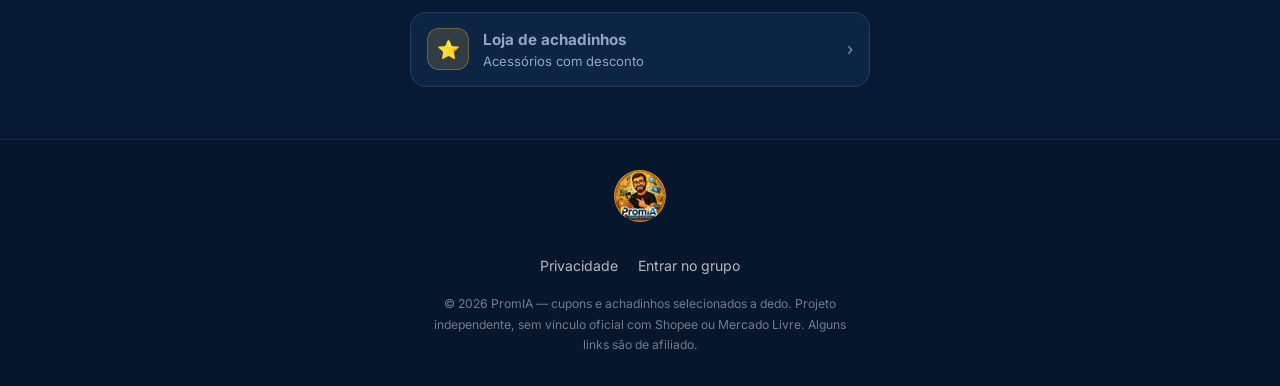
==== commit 3bf8be7e: "simplifica o site completamente" ====
--- a/index.html
+++ b/index.html
@@ -3,12 +3,12 @@
 <head>
 <meta charset="UTF-8">
 <meta name="viewport" content="width=device-width, initial-scale=1.0">
-<title>PromIA — Achadinhos com descontos reais direto no seu WhatsApp</title>
-<meta name="description" content="Entre grátis no grupo do PromIA e receba achadinhos com descontos reais em eletrônicos, moda, ferramentas e utensílios — com cupons e links diretos, antes das ofertas acabarem.">
-<meta name="theme-color" content="#F4F6FA">
+<title>PromIA — Cupons e ofertas direto no WhatsApp</title>
+<meta name="description" content="Entre grátis no grupo VIP do PromIA e receba cupons e ofertas com descontos reais direto no WhatsApp, antes de acabarem.">
+<meta name="theme-color" content="#081A33">
 <link rel="icon" type="image/png" href="assets/logo-selo.png">
-<meta property="og:title" content="PromIA — Achadinhos com descontos reais direto no seu WhatsApp">
-<meta property="og:description" content="Entre grátis no grupo e receba as ofertas antes de acabar. Eletrônicos, moda, ferramentas e utensílios com cupom aplicado.">
+<meta property="og:title" content="PromIA — Cupons e ofertas direto no WhatsApp">
+<meta property="og:description" content="Entre grátis no grupo VIP e receba as ofertas antes de acabar. Até 70% de desconto real.">
 <meta property="og:image" content="assets/logo-selo.png">
 <meta property="og:type" content="website">
 <link rel="preconnect" href="https://fonts.googleapis.com">
@@ -33,281 +33,179 @@
 </head>
 <body>
 
-<main>
-
-  <!-- ================= HERO ================= -->
-  <section class="hero">
-    <div class="wrap-narrow">
-      <img class="hero-logo" src="assets/logo-selo.png" alt="PromIA — Achados e Ofertas" width="150" height="150">
-      <h1>Achadinhos com <em>descontos reais</em> direto no seu <span class="excl">WhatsApp</span></h1>
-      <p class="hero-sub">Ofertas fresquinhas todos os dias!</p>
-
-      <!-- ---- Economia acumulada (valor fixo — edite o texto abaixo) ---- -->
-      <div class="saved-box">
-        <span class="saved-label">Economizados pelos membros</span>
-        <strong class="saved-value">+ de R$ 182 mil</strong>
-      </div>
-
-      <div class="cta-area">
-        <a class="btn-wa" href="https://chat.whatsapp.com/D9WP1ZRPdM7AyRFibJAsS7" target="_blank" rel="noopener">
-          <svg viewBox="0 0 24 24" aria-hidden="true"><path d="M12.04 2C6.58 2 2.13 6.45 2.13 11.91c0 1.75.46 3.45 1.32 4.95L2 22l5.25-1.38a9.86 9.86 0 004.79 1.22h.01c5.46 0 9.91-4.45 9.91-9.91C21.96 6.45 17.5 2 12.04 2zm0 18.15h-.01a8.2 8.2 0 01-4.18-1.15l-.3-.18-3.11.82.83-3.04-.2-.31a8.16 8.16 0 01-1.25-4.38c0-4.54 3.7-8.23 8.24-8.23 2.2 0 4.27.86 5.82 2.41a8.18 8.18 0 012.41 5.83c0 4.54-3.7 8.23-8.25 8.23z"/></svg>
-          Grupo WhatsApp
-        </a>
-        <span class="trust">Entre se for daqueles que não fecha compra sem antes caçar cupom.</span>
-      </div>
-
-      <p class="proof-title"><span aria-hidden="true">👇</span> Evidências dos clientes <span aria-hidden="true">👇</span></p>
-
-      <div class="hero-proof">
-          <article class="deal-card">
-            <div class="deal-shot is-doc"><img src="assets/produtos/cupom-ml.png" alt="Cupom do Mercado Livre fixado no topo do grupo" loading="lazy"></div>
-            <div class="deal-body">
-              <div class="deal-top">
-                <span class="deal-cat is-cupom">Cupom fixado</span>
-                <span class="off">15% OFF</span>
-              </div>
-              <h3>Cupom Mercado Livre</h3>
-              <span class="deal-time">Fixado no topo do grupo</span>
-              <div class="deal-price">
-                <span class="plain">Acima de R$ 79 · desconto máx. R$ 60</span>
-              </div>
-            </div>
-          </article>
-
-          <article class="deal-card">
-            <div class="deal-shot is-doc"><img src="assets/produtos/carrinho.png" alt="Print de um seguidor: carrinho de R$ 350,62 fechado por R$ 165,83, economia de R$ 184,79" loading="lazy"></div>
-            <div class="deal-body">
-              <div class="deal-top">
-                <span class="deal-cat is-print">Print de seguidor</span>
-                <span class="off">-53%</span>
-              </div>
-              <h3>Carrinho fechado com cupom</h3>
-              <span class="deal-time">Enviado por quem está no grupo</span>
-              <div class="deal-price">
-                <span class="was">R$ 350,62</span>
-                <span class="now">R$ 165,83</span>
-              </div>
-            </div>
-          </article>
-
-          <article class="deal-card">
-            <div class="deal-shot is-doc"><img src="assets/produtos/checkout.png" alt="Print de um seguidor: desconto do grupo aplicado no checkout" loading="lazy"></div>
-            <div class="deal-body">
-              <div class="deal-top">
-                <span class="deal-cat is-print">Print de seguidor</span>
-                <span class="off">-51%</span>
-              </div>
-              <h3>Desconto aplicado no checkout</h3>
-              <span class="deal-time">Enviado por quem está no grupo</span>
-              <div class="deal-price">
-                <span class="was">R$ 324,49</span>
-                <span class="now">R$ 159,81</span>
-              </div>
-            </div>
-          </article>
-      </div>
-
-      <ul class="cat-chips">
-        <li>📱 Eletrônicos</li>
-        <li>👟 Moda</li>
-        <li>🛠️ Ferramentas</li>
-        <li>🍳 Utensílios</li>
-      </ul>
+<main class="page">
+
+  <!-- ---------- LOGO ---------- -->
+  <div class="avatar">
+    <img src="assets/logo-selo.png" alt="PromIA — Achados e Ofertas" width="184" height="184">
+  </div>
+
+  <!-- ---------- CABEÇALHO ---------- -->
+  <h1 class="brand-name">PromIA</h1>
+  <p class="brand-tagline">Cupons e ofertas direto no WhatsApp</p>
+  <p class="headline">💰 ATÉ 70% DE DESCONTO REAL</p>
+
+  <!-- ---------- PROVA SOCIAL ---------- -->
+  <div class="social-pill">
+    <span class="dot" aria-hidden="true"></span>
+    <span>👥 +30.000 pessoas já economizam todo dia nos nossos grupos</span>
+  </div>
+
+  <!-- ---------- CTA ---------- -->
+  <a class="btn-wa" href="https://chat.whatsapp.com/D9WP1ZRPdM7AyRFibJAsS7" target="_blank" rel="noopener">
+    <span class="wa-ic" aria-hidden="true">
+      <svg viewBox="0 0 24 24"><path d="M12.04 2C6.58 2 2.13 6.45 2.13 11.91c0 1.75.46 3.45 1.32 4.95L2 22l5.25-1.38a9.86 9.86 0 004.79 1.22h.01c5.46 0 9.91-4.45 9.91-9.91C21.96 6.45 17.5 2 12.04 2zm0 18.15h-.01a8.2 8.2 0 01-4.18-1.15l-.3-.18-3.11.82.83-3.04-.2-.31a8.16 8.16 0 01-1.25-4.38c0-4.54 3.7-8.23 8.24-8.23 2.2 0 4.27.86 5.82 2.41a8.18 8.18 0 012.41 5.83c0 4.54-3.7 8.23-8.25 8.23zm4.52-6.16c-.25-.12-1.47-.72-1.69-.81-.23-.08-.39-.12-.56.13-.16.24-.64.8-.79.97-.14.16-.29.18-.54.06-.25-.12-1.05-.39-1.99-1.23-.74-.66-1.23-1.47-1.38-1.72-.14-.25-.01-.38.11-.5.11-.11.25-.29.37-.43.13-.15.17-.25.25-.41.08-.17.04-.31-.02-.43-.06-.12-.56-1.34-.76-1.84-.2-.48-.41-.42-.56-.43h-.48c-.17 0-.43.06-.66.31-.22.25-.87.85-.87 2.07s.89 2.4 1.02 2.56c.12.17 1.75 2.67 4.23 3.74.59.26 1.05.41 1.41.52.59.19 1.13.16 1.56.1.48-.07 1.47-.6 1.67-1.18.21-.58.21-1.07.14-1.18-.06-.11-.22-.17-.47-.29z"/></svg>
+    </span>
+    🚀 ENTRAR AGORA NO GRUPO VIP
+  </a>
+  <p class="trust">🔒 100% gratuito • Sem spam • Só promoções reais</p>
+
+  <!-- ---------- ESCASSEZ ----------
+       O contador reinicia a cada visita. Para mudar a duração,
+       edite MINUTOS_TOTAIS no script do final da página. -->
+  <section class="scarcity">
+    <p class="sc-title">⚠️ GRUPO LOTA RÁPIDO</p>
+    <span class="sc-label">Vagas restantes neste grupo</span>
+    <strong class="sc-num" id="vagas">12</strong>
+    <span class="sc-num-label">vagas disponíveis</span>
+    <div class="timer" role="timer" aria-live="off">
+      <span class="seg"><b id="t-h">01</b><span>Hrs</span></span>
+      <span class="sep">:</span>
+      <span class="seg"><b id="t-m">47</b><span>Min</span></span>
+      <span class="sep">:</span>
+      <span class="seg"><b id="t-s">00</b><span>Seg</span></span>
     </div>
   </section>
 
-  <!-- ================= OFERTAS RECENTES ================= -->
-  <!-- Para trocar pelas ofertas do dia: edite os .deal-card abaixo.
-       data-min = há quantos minutos a oferta foi postada no grupo. -->
-  <section id="ofertas" class="ofertas-sec">
-    <div class="wrap">
-      <div class="section-head">
-        <h2>Ofertas recentes no grupo</h2>
-        <p>Eletrônicos, moda, ferramentas e utensílios garimpados na Shopee e no Mercado Livre, com cupom já aplicado no preço.</p>
+  <!-- ---------- BIO ---------- -->
+  <p class="bio">👨‍💻 Desenvolvedor há mais de 10 anos, buscando sempre o melhor desconto! Já ajudei +10 mil pessoas a economizar!</p>
+
+  <!-- ---------- PROVA REAL ----------
+       Cards com prints reais enviados por quem está no grupo.
+
+       QUANDO TIVER DEPOIMENTOS REAIS (nome + fala autorizada pela pessoa),
+       é só copiar o modelo abaixo para dentro de <div class="proofs">:
+
+       <article class="proof-card">
+         <div class="shot"><img src="assets/depoimentos/NOME.jpg" alt="Foto de NOME"></div>
+         <div>
+           <span class="tag">Membro do grupo</span>
+           <h3>NOME REAL — CIDADE, UF</h3>
+           <p class="plain">"FALA REAL DA PESSOA, COM AUTORIZAÇÃO."</p>
+         </div>
+       </article>
+  -->
+  <p class="section-label">Prints reais do grupo</p>
+  <div class="proofs">
+
+    <article class="proof-card">
+      <div class="shot"><img src="assets/produtos/carrinho.png" alt="Print de um membro: carrinho de R$ 350,62 fechado por R$ 165,83" loading="lazy"></div>
+      <div>
+        <span class="tag">Print de membro</span>
+        <h3>Carrinho fechado com cupom</h3>
+        <p class="nums">
+          <span class="was">R$ 350,62</span>
+          <span class="now">R$ 165,83</span>
+          <span class="off">-53%</span>
+        </p>
       </div>
-
-      <div class="deals">
-        <article class="deal-card" data-min="6">
-          <div class="deal-shot"><img src="assets/produtos/monitor.png" alt="Post do grupo: Monitor Portátil 15,6 polegadas por R$ 303,00 com cupom MEUSMIMOS"></div>
-          <div class="deal-body">
-            <div class="deal-top">
-              <span class="deal-cat">Eletrônicos</span>
-              <span class="off">-31%</span>
-            </div>
-            <h3>Monitor Portátil 15,6"</h3>
-            <span class="deal-time">Postado há <b class="mins">6</b> min</span>
-            <span class="deal-coupon">cupom MEUSMIMOS</span>
-            <div class="deal-price">
-              <span class="was">R$ 439,99</span>
-              <span class="now">R$ 303,00</span>
-            </div>
-          </div>
-        </article>
-
-        <article class="deal-card" data-min="18">
-          <div class="deal-shot"><img src="assets/produtos/tenis.png" alt="Post do grupo: Tênis Branco Feminino de R$ 172,33 por R$ 81,95" loading="lazy"></div>
-          <div class="deal-body">
-            <div class="deal-top">
-              <span class="deal-cat">Moda</span>
-              <span class="off">-52%</span>
-            </div>
-            <h3>Tênis Branco Feminino</h3>
-            <span class="deal-time">Postado há <b class="mins">18</b> min</span>
-            <div class="deal-price">
-              <span class="was">R$ 172,33</span>
-              <span class="now">R$ 81,95</span>
-            </div>
-          </div>
-        </article>
-
-        <article class="deal-card" data-min="27">
-          <div class="deal-shot"><img src="assets/produtos/kit-ferramentas.png" alt="Post do grupo: Kit Ferramentas 46 peças de R$ 43,80 por R$ 27,15" loading="lazy"></div>
-          <div class="deal-body">
-            <div class="deal-top">
-              <span class="deal-cat">Ferramentas</span>
-              <span class="off">-38%</span>
-            </div>
-            <h3>Kit Ferramentas 46 peças</h3>
-            <span class="deal-time">Postado há <b class="mins">27</b> min</span>
-            <div class="deal-price">
-              <span class="was">R$ 43,80</span>
-              <span class="now">R$ 27,15</span>
-            </div>
-          </div>
-        </article>
-
-        <article class="deal-card" data-min="41">
-          <div class="deal-shot"><img src="assets/produtos/perfume.png" alt="Post do grupo: Perfume Importado 200ml de R$ 1.029,00 por R$ 408,99" loading="lazy"></div>
-          <div class="deal-body">
-            <div class="deal-top">
-              <span class="deal-cat">Beleza</span>
-              <span class="off">-60%</span>
-            </div>
-            <h3>Perfume Importado 200ml</h3>
-            <span class="deal-time">Postado há <b class="mins">41</b> min</span>
-            <div class="deal-price">
-              <span class="was">R$ 1.029,00</span>
-              <span class="now">R$ 408,99</span>
-            </div>
-          </div>
-        </article>
+    </article>
+
+    <article class="proof-card">
+      <div class="shot"><img src="assets/produtos/checkout.png" alt="Print de um membro: desconto do grupo aplicado no checkout" loading="lazy"></div>
+      <div>
+        <span class="tag">Print de membro</span>
+        <h3>Desconto aplicado no checkout</h3>
+        <p class="nums">
+          <span class="was">R$ 324,49</span>
+          <span class="now">R$ 159,81</span>
+          <span class="off">-51%</span>
+        </p>
       </div>
-      <p class="deals-note">Tudo publicado no grupo. Os preços mudam o tempo todo — as novas ofertas chegam primeiro por lá.</p>
-    </div>
-  </section>
-
-  <!-- ================= BENEFÍCIOS ================= -->
-  <section id="beneficios" class="benef-sec">
-    <div class="wrap-narrow">
-      <ul class="check-list">
-        <li><span class="ck">✔️</span><b>Ofertas selecionadas diariamente</b><span>Garimpo na Shopee e no Mercado Livre com seleção manual antes de publicar.</span></li>
-        <li><span class="ck">✔️</span><b>Links diretos para comprar</b><span>Sem enrolação: o link do produto já vem no post, pronto pra finalizar.</span></li>
-        <li><span class="ck">✔️</span><b>Cupons e descontos por tempo limitado</b><span>Cupons fixados no topo do grupo e aviso quando estão prestes a acabar.</span></li>
-      </ul>
-
-      <div class="cta-area cta-mid">
-        <a class="btn-wa" href="https://chat.whatsapp.com/D9WP1ZRPdM7AyRFibJAsS7" target="_blank" rel="noopener">
-          <svg viewBox="0 0 24 24" aria-hidden="true"><path d="M12.04 2C6.58 2 2.13 6.45 2.13 11.91c0 1.75.46 3.45 1.32 4.95L2 22l5.25-1.38a9.86 9.86 0 004.79 1.22h.01c5.46 0 9.91-4.45 9.91-9.91C21.96 6.45 17.5 2 12.04 2zm0 18.15h-.01a8.2 8.2 0 01-4.18-1.15l-.3-.18-3.11.82.83-3.04-.2-.31a8.16 8.16 0 01-1.25-4.38c0-4.54 3.7-8.23 8.24-8.23 2.2 0 4.27.86 5.82 2.41a8.18 8.18 0 012.41 5.83c0 4.54-3.7 8.23-8.25 8.23z"/></svg>
-          Quero receber as ofertas
-        </a>
+    </article>
+
+    <article class="proof-card">
+      <div class="shot"><img src="assets/produtos/cupom-ml.png" alt="Cupom do Mercado Livre fixado no topo do grupo" loading="lazy"></div>
+      <div>
+        <span class="tag">Cupom fixado</span>
+        <h3>Cupom Mercado Livre</h3>
+        <p class="plain">Acima de R$ 79 · desconto máx. R$ 60 <b class="off">15% OFF</b></p>
       </div>
-    </div>
-  </section>
-
-  <!-- ================= RECURSOS DO AGENTE ================= -->
-  <section id="saiba-mais">
-    <div class="wrap">
-      <div class="section-head">
-        <span class="kicker">Recursos do agente</span>
-        <h2>Três comandos que garimpam por você</h2>
-        <p>Não é só grupo de oferta: você pode pedir uma busca ou deixar o PromIA vigiando o preço no seu lugar. Tudo no privado e de graça.</p>
-      </div>
-
-      <div class="res-index">
-        <a class="res-card is-new" href="detalhes.html#monitorar">
-          <span class="badge-new">Novo</span>
-          <span class="ic">🔔</span>
-          <code>#monitorar</code>
-          <b>Fico de olho no preço por você</b>
-          <p>Diz o produto e quanto quer pagar. Quando a oferta aparecer no grupo, eu te chamo no privado — sem precisar acompanhar o dia inteiro.</p>
-          <span class="res-go">Ver como usar →</span>
-        </a>
-        <a class="res-card" href="detalhes.html#procura">
-          <span class="ic">🔍</span>
-          <code>#procura</code>
-          <b>Busca o item na hora</b>
-          <p>Procura na Shopee e no Mercado Livre e devolve as melhores opções, já com os cupons existentes aplicados no preço.</p>
-          <span class="res-go">Ver como usar →</span>
-        </a>
-        <a class="res-card" href="detalhes.html#procura-shopee">
-          <span class="ic">🛍️</span>
-          <code>#procura shopee</code>
-          <b>Só Shopee, direto ao ponto</b>
-          <p>O mesmo do #procura, mas garimpando exclusivamente dentro da Shopee — pra quando você já decidiu comprar por lá.</p>
-          <span class="res-go">Ver como usar →</span>
-        </a>
-      </div>
-
-      <p class="section-after-link">
-        Quer entender o processo por trás dos achados?
-        <a href="detalhes.html#como-funciona">Veja como funciona a curadoria →</a>
-      </p>
-    </div>
-  </section>
-
-  <!-- ================= CTA FINAL ================= -->
-  <section id="entrar" style="padding-top:8px;">
-    <div class="wrap">
-      <div class="cta-final">
-        <h2>Pronto para <b>economizar</b> no simples?</h2>
-        <p>Entre no grupo agora e receba os próximos achadinhos e cupons selecionados a dedo.</p>
-        <a class="btn-wa" href="https://chat.whatsapp.com/D9WP1ZRPdM7AyRFibJAsS7" target="_blank" rel="noopener">
-          <svg viewBox="0 0 24 24" aria-hidden="true"><path d="M12.04 2C6.58 2 2.13 6.45 2.13 11.91c0 1.75.46 3.45 1.32 4.95L2 22l5.25-1.38a9.86 9.86 0 004.79 1.22h.01c5.46 0 9.91-4.45 9.91-9.91C21.96 6.45 17.5 2 12.04 2zm0 18.15h-.01a8.2 8.2 0 01-4.18-1.15l-.3-.18-3.11.82.83-3.04-.2-.31a8.16 8.16 0 01-1.25-4.38c0-4.54 3.7-8.23 8.24-8.23 2.2 0 4.27.86 5.82 2.41a8.18 8.18 0 012.41 5.83c0 4.54-3.7 8.23-8.25 8.23z"/></svg>
-          Entrar no grupo grátis
-        </a>
-      </div>
-    </div>
-  </section>
+    </article>
+
+  </div>
+
+  <!-- ---------- MAIS LINKS ---------- -->
+  <p class="section-label">Mais links</p>
+  <div class="links">
+
+    <a class="link-row" href="https://www.instagram.com/prom.ia.achados/" target="_blank" rel="noopener">
+      <span class="ic ig" aria-hidden="true">
+        <svg viewBox="0 0 24 24"><path d="M12 2.16c3.2 0 3.58.01 4.85.07 1.17.05 1.8.25 2.23.41.56.22.96.48 1.38.9.42.42.68.82.9 1.38.16.42.36 1.06.41 2.23.06 1.27.07 1.65.07 4.85s-.01 3.58-.07 4.85c-.05 1.17-.25 1.8-.41 2.23-.22.56-.48.96-.9 1.38-.42.42-.82.68-1.38.9-.42.16-1.06.36-2.23.41-1.27.06-1.65.07-4.85.07s-3.58-.01-4.85-.07c-1.17-.05-1.8-.25-2.23-.41-.56-.22-.96-.48-1.38-.9-.42-.42-.68-.82-.9-1.38-.16-.42-.36-1.06-.41-2.23C2.17 15.58 2.16 15.2 2.16 12s.01-3.58.07-4.85c.05-1.17.25-1.8.41-2.23.22-.56.48-.96.9-1.38.42-.42.82-.68 1.38-.9.42-.16 1.06-.36 2.23-.41C8.42 2.17 8.8 2.16 12 2.16zm0 5.18a4.66 4.66 0 100 9.32 4.66 4.66 0 000-9.32zm0 7.69a3.03 3.03 0 110-6.06 3.03 3.03 0 010 6.06zm5.93-7.87a1.09 1.09 0 11-2.18 0 1.09 1.09 0 012.18 0z"/></svg>
+      </span>
+      <span class="txt">
+        <b>Me siga no Instagram</b>
+        <span>@prom.ia.achados</span>
+      </span>
+      <span class="chev" aria-hidden="true">›</span>
+    </a>
+
+    <a class="link-row" href="https://meli.la/1AtuvBe" target="_blank" rel="noopener">
+      <span class="ic store" aria-hidden="true">⭐</span>
+      <span class="txt">
+        <b>Loja de achadinhos</b>
+        <span>Acessórios com desconto</span>
+      </span>
+      <span class="chev" aria-hidden="true">›</span>
+    </a>
+
+  </div>
 
 </main>
 
-<!-- ================= BARRA FIXA DE CTA ================= -->
-<div class="sticky-cta">
-  <a class="btn-wa" href="https://chat.whatsapp.com/D9WP1ZRPdM7AyRFibJAsS7" target="_blank" rel="noopener">
-    <svg viewBox="0 0 24 24" aria-hidden="true"><path d="M12.04 2C6.58 2 2.13 6.45 2.13 11.91c0 1.75.46 3.45 1.32 4.95L2 22l5.25-1.38a9.86 9.86 0 004.79 1.22h.01c5.46 0 9.91-4.45 9.91-9.91C21.96 6.45 17.5 2 12.04 2zm0 18.15h-.01a8.2 8.2 0 01-4.18-1.15l-.3-.18-3.11.82.83-3.04-.2-.31a8.16 8.16 0 01-1.25-4.38c0-4.54 3.7-8.23 8.24-8.23 2.2 0 4.27.86 5.82 2.41a8.18 8.18 0 012.41 5.83c0 4.54-3.7 8.23-8.25 8.23z"/></svg>
-    Quero receber os descontos agora
-  </a>
-</div>
-
 <footer>
-  <a class="footer-brand brand-selo" href="index.html"><img src="assets/logo-selo.png" alt="PromIA"></a>
+  <a class="footer-brand" href="index.html"><img src="assets/logo-selo.png" alt="PromIA"></a>
   <ul class="footer-links">
-    <li><a href="#ofertas">Ofertas</a></li>
-    <li><a href="detalhes.html#recursos">Recursos</a></li>
-    <li><a href="detalhes.html#monitorar">#monitorar</a></li>
-    <li><a href="detalhes.html#como-funciona">Como funciona</a></li>
     <li><a href="privacidade.html">Privacidade</a></li>
     <li><a href="https://chat.whatsapp.com/D9WP1ZRPdM7AyRFibJAsS7" target="_blank" rel="noopener">Entrar no grupo</a></li>
   </ul>
   <p class="footer-note">© 2026 PromIA — cupons e achadinhos selecionados a dedo. Projeto independente, sem vínculo oficial com Shopee ou Mercado Livre. Alguns links são de afiliado.</p>
 </footer>
 
+<!-- ===== Contador regressivo + vagas ===== -->
 <script>
 (function(){
-  /* ---- 5. "postado há X min" das ofertas ---- */
-  var cards = document.querySelectorAll('.deal-card[data-min]');
-  if(cards.length){
-    var start = Date.now();
-    var render = function(){
-      var passed = Math.floor((Date.now()-start)/60000);
-      Array.prototype.forEach.call(cards, function(c){
-        var b = c.querySelector('.mins');
-        if(b) b.textContent = parseInt(c.getAttribute('data-min'),10) + passed;
-      });
-    };
-    render();
-    setInterval(render, 60000);
-  }
+  var MINUTOS_TOTAIS = 107;   /* 1h47 */
+  var VAGAS_INICIAIS = 12;
+  var VAGAS_MINIMAS  = 3;
+
+  var elH = document.getElementById('t-h');
+  var elM = document.getElementById('t-m');
+  var elS = document.getElementById('t-s');
+  var elV = document.getElementById('vagas');
+  if(!elH) return;
+
+  var totalSeg = MINUTOS_TOTAIS * 60;
+  var fim = Date.now() + totalSeg * 1000;
+
+  function dois(n){ return (n < 10 ? '0' : '') + n; }
+
+  function tick(){
+    var restam = Math.max(0, Math.round((fim - Date.now()) / 1000));
+    elH.textContent = dois(Math.floor(restam / 3600));
+    elM.textContent = dois(Math.floor(restam % 3600 / 60));
+    elS.textContent = dois(restam % 60);
+
+    if(elV){
+      var decorrido = totalSeg - restam;
+      var caiu = Math.floor(decorrido / 540);  /* -1 vaga a cada 9 min */
+      elV.textContent = Math.max(VAGAS_MINIMAS, VAGAS_INICIAIS - caiu);
+    }
+    if(restam === 0) fim = Date.now() + totalSeg * 1000;  /* reinicia */
+  }
+
+  tick();
+  setInterval(tick, 1000);
 })();
 </script>
 
@@ -326,11 +224,8 @@
     try { sessionStorage.setItem('promia_lead', '1'); } catch (e) {}
   }
   function ondeEsta(el) {
-    if (el.closest('.sticky-cta')) return 'barra-fixa';
     if (el.closest('footer')) return 'rodape';
-    if (el.closest('.cta-final')) return 'cta-final';
-    if (el.closest('.cta-mid')) return 'cta-meio';
-    return 'cta-topo';
+    return 'cta-principal';
   }
 
   document.addEventListener('click', function (ev) {
--- a/assets/style.css
+++ b/assets/style.css
@@ -1,45 +1,293 @@
-/* ===== PromIA — estilos compartilhados ===== */
+/* ===== PromIA — estilos ===== */
 :root{
-  --bg:#F4F6FA;
-  --surface:#FFFFFF;
-  --ink:#0B1F3A;
-  --navy:#0C2545;
-  --navy-deep:#081A33;
+  --bg:#081A33;
+  --bg-2:#0B1F3A;
+  --surface:#0C2545;
+  --surface-2:#12315C;
+  --ink:#F4F6FA;
+  --muted:#93A6C4;
+  --muted-soft:rgba(244,246,250,.55);
   --blue:#2657D9;
   --blue-deep:#1B44B0;
-  --blue-light:#E9EFFC;
-  --blue-mist:#DCE6FA;
-  --muted:#5A6B84;
-  --line:rgba(11,31,58,0.10);
-  --shopee:#EE4D2D;
-  --ml:#FFE600;
-  --ml-ink:#5C4A00;
+  --blue-light:#7CA0F7;
+  --gold:#F2B23E;
+  --alert:#FF7A5C;
   --wa-green:#25D366;
   --wa-green-dark:#1EB955;
-  --wa-ink:#06321A;
-}
+  --line:rgba(244,246,250,.10);
+  --line-strong:rgba(244,246,250,.18);
+  --radius:16px;
+}
+
 *{box-sizing:border-box;}
-html{scroll-behavior:smooth;-webkit-text-size-adjust:100%;}
+html{-webkit-text-size-adjust:100%;scroll-behavior:smooth;}
 body{
   margin:0;
   background:var(--bg);
   color:var(--ink);
-  font-family:'Inter',system-ui,sans-serif;
+  font-family:'Inter',system-ui,-apple-system,sans-serif;
+  line-height:1.55;
   -webkit-font-smoothing:antialiased;
-  line-height:1.55;
-}
+}
+body::before{
+  content:"";position:fixed;inset:0;pointer-events:none;z-index:0;
+  background:
+    radial-gradient(620px 420px at 50% -6%, rgba(37,211,102,.16), transparent 70%),
+    radial-gradient(760px 520px at 50% 30%, rgba(38,87,217,.14), transparent 72%);
+}
+main,footer{position:relative;z-index:1;}
+h1,h2,h3{font-family:'Sora',system-ui,sans-serif;font-weight:700;margin:0;letter-spacing:-.015em;}
+img{max-width:100%;display:block;}
+a{color:inherit;}
 @media (prefers-reduced-motion:reduce){
-  *{animation-duration:.01ms !important;transition-duration:.01ms !important;scroll-behavior:auto !important;}
-}
-h1,h2,h3,h4{font-family:'Sora',system-ui,sans-serif;font-weight:700;margin:0;letter-spacing:-0.015em;}
-img{max-width:100%;}
-a{color:inherit;}
-.wrap{max-width:1120px;margin:0 auto;padding:0 20px;}
+  *{animation-duration:.01ms !important;transition-duration:.01ms !important;}
+}
+
+/* ---------- COLUNA CENTRAL ---------- */
+.page{
+  max-width:500px;
+  margin:0 auto;
+  padding:40px 20px 8px;
+  text-align:center;
+}
+
+/* ---------- LOGO ---------- */
+.avatar{
+  width:clamp(140px,42vw,184px);
+  height:clamp(140px,42vw,184px);
+  margin:0 auto 22px;
+  border-radius:50%;
+  padding:4px;
+  background:linear-gradient(150deg,var(--wa-green),rgba(37,211,102,.15) 55%,var(--blue));
+  box-shadow:0 0 0 1px rgba(244,246,250,.06), 0 26px 60px -22px rgba(37,211,102,.55);
+}
+.avatar img{width:100%;height:100%;border-radius:50%;object-fit:cover;background:var(--bg);}
+
+/* ---------- CABEÇALHO ---------- */
+.brand-name{
+  font-size:clamp(1.9rem,8vw,2.35rem);
+  font-weight:800;
+  letter-spacing:.02em;
+  line-height:1.1;
+  text-transform:uppercase;
+}
+.brand-tagline{
+  margin:8px auto 0;
+  max-width:32ch;
+  font-size:.94rem;
+  color:var(--muted);
+}
+.headline{
+  margin:20px auto 0;
+  max-width:16ch;
+  font-family:'Sora',sans-serif;
+  font-weight:800;
+  font-size:clamp(1.28rem,5.6vw,1.6rem);
+  line-height:1.25;
+  color:var(--wa-green);
+}
+
+/* ---------- PROVA SOCIAL ---------- */
+.social-pill{
+  display:flex;align-items:center;gap:11px;
+  margin:22px auto 0;
+  padding:13px 18px;
+  background:rgba(37,211,102,.07);
+  border:1px solid rgba(37,211,102,.28);
+  border-radius:14px;
+  font-size:.9rem;
+  text-align:left;
+  color:rgba(244,246,250,.92);
+}
+.social-pill .dot{
+  flex:none;width:9px;height:9px;border-radius:50%;
+  background:var(--wa-green);
+  box-shadow:0 0 0 0 rgba(37,211,102,.7);
+  animation:pulse 2s infinite;
+}
+@keyframes pulse{
+  0%{box-shadow:0 0 0 0 rgba(37,211,102,.6);}
+  70%{box-shadow:0 0 0 10px rgba(37,211,102,0);}
+  100%{box-shadow:0 0 0 0 rgba(37,211,102,0);}
+}
+
+/* ---------- BOTÃO WHATSAPP ---------- */
+.btn-wa{
+  display:flex;align-items:center;justify-content:center;gap:12px;
+  width:100%;
+  margin:26px auto 0;
+  padding:19px 22px;
+  background:linear-gradient(180deg,var(--wa-green),var(--wa-green-dark));
+  color:#04240F;
+  border-radius:var(--radius);
+  font-family:'Sora',sans-serif;
+  font-weight:800;
+  font-size:clamp(.95rem,3.7vw,1.06rem);
+  letter-spacing:.01em;
+  text-decoration:none;
+  box-shadow:0 18px 40px -16px rgba(37,211,102,.75);
+  transition:transform .15s ease,box-shadow .15s ease,filter .15s ease;
+}
+.btn-wa:hover{transform:translateY(-2px);filter:brightness(1.05);box-shadow:0 22px 46px -16px rgba(37,211,102,.9);}
+.btn-wa:active{transform:translateY(0);}
+.btn-wa .wa-ic{
+  flex:none;width:34px;height:34px;border-radius:50%;
+  background:rgba(4,36,15,.16);
+  display:flex;align-items:center;justify-content:center;
+}
+.btn-wa .wa-ic svg{width:21px;height:21px;fill:#04240F;}
+
+.trust{
+  margin:14px auto 0;
+  font-size:.86rem;
+  font-weight:600;
+  color:rgba(244,246,250,.86);
+}
+
+/* ---------- ESCASSEZ ---------- */
+.scarcity{
+  margin:20px auto 0;
+  padding:16px 18px 18px;
+  background:linear-gradient(180deg,rgba(255,122,92,.10),rgba(255,122,92,.03));
+  border:1px solid rgba(255,122,92,.3);
+  border-radius:var(--radius);
+}
+.scarcity .sc-title{
+  font-family:'Sora',sans-serif;font-weight:800;
+  font-size:.98rem;color:var(--alert);
+}
+.scarcity .sc-label{
+  display:block;margin-top:4px;
+  font-size:.72rem;font-weight:700;letter-spacing:.09em;text-transform:uppercase;
+  color:rgba(255,122,92,.85);
+}
+.scarcity .sc-num{
+  display:block;margin-top:8px;
+  font-family:'Sora',sans-serif;font-weight:800;
+  font-size:2.1rem;line-height:1;color:var(--gold);
+}
+.scarcity .sc-num-label{
+  display:block;margin-top:3px;
+  font-size:.66rem;letter-spacing:.14em;text-transform:uppercase;
+  color:rgba(244,246,250,.42);
+}
+.timer{
+  display:flex;align-items:flex-start;justify-content:center;gap:6px;
+  margin-top:12px;
+}
+.timer .seg{display:flex;flex-direction:column;align-items:center;gap:3px;min-width:48px;}
+.timer .seg b{
+  font-family:'Sora',sans-serif;font-weight:800;font-size:1.02rem;
+  background:rgba(8,26,51,.75);
+  border:1px solid var(--line-strong);
+  border-radius:9px;
+  padding:5px 12px;min-width:46px;
+}
+.timer .seg span{font-size:.6rem;letter-spacing:.12em;text-transform:uppercase;color:var(--muted-soft);}
+.timer .sep{font-weight:800;color:var(--alert);padding-top:6px;}
+
+/* ---------- BIO ---------- */
+.bio{
+  margin:22px auto 0;
+  max-width:38ch;
+  font-size:.9rem;
+  font-style:italic;
+  color:var(--muted);
+}
+
+/* ---------- PROVA REAL ---------- */
+.section-label{
+  display:flex;align-items:center;gap:14px;
+  margin:34px 0 16px;
+  font-size:.7rem;letter-spacing:.18em;text-transform:uppercase;
+  color:var(--muted-soft);
+}
+.section-label::before,.section-label::after{
+  content:"";flex:1;height:1px;background:var(--line);
+}
+.proofs{display:flex;flex-direction:column;gap:12px;}
+.proof-card{
+  display:flex;align-items:center;gap:14px;
+  padding:12px;
+  background:var(--surface);
+  border:1px solid var(--line);
+  border-radius:var(--radius);
+  text-align:left;
+}
+.proof-card .shot{
+  flex:none;width:74px;height:74px;border-radius:12px;overflow:hidden;
+  background:#fff;border:1px solid var(--line);
+}
+.proof-card .shot img{width:100%;height:100%;object-fit:cover;object-position:top center;}
+.proof-card .tag{
+  display:inline-block;
+  font-size:.63rem;font-weight:700;letter-spacing:.08em;text-transform:uppercase;
+  color:var(--blue-light);
+  background:rgba(38,87,217,.16);
+  border:1px solid rgba(124,160,247,.28);
+  border-radius:100px;padding:2px 9px;
+}
+.proof-card h3{margin:7px 0 4px;font-size:.94rem;font-weight:700;}
+.proof-card .nums{display:flex;align-items:baseline;gap:8px;flex-wrap:wrap;font-size:.85rem;}
+.proof-card .was{color:var(--muted-soft);text-decoration:line-through;}
+.proof-card .now{color:var(--wa-green);font-weight:700;}
+.proof-card .plain{color:var(--muted);font-size:.8rem;}
+.proof-card .off{
+  color:var(--gold);font-weight:800;font-size:.8rem;
+}
+
+/* ---------- MAIS LINKS ---------- */
+.links{display:flex;flex-direction:column;gap:12px;}
+.link-row{
+  display:flex;align-items:center;gap:14px;
+  padding:15px 16px;
+  background:var(--surface);
+  border:1px solid var(--line);
+  border-radius:var(--radius);
+  text-decoration:none;text-align:left;
+  transition:border-color .15s ease,background .15s ease,transform .15s ease;
+}
+.link-row:hover{background:var(--surface-2);border-color:var(--line-strong);transform:translateY(-1px);}
+.link-row .ic{
+  flex:none;width:42px;height:42px;border-radius:12px;
+  display:flex;align-items:center;justify-content:center;font-size:1.15rem;
+}
+.link-row .ic.ig{background:linear-gradient(135deg,#F9CE34,#EE2A7B 55%,#6228D7);}
+.link-row .ic.ig svg{width:22px;height:22px;fill:#fff;}
+.link-row .ic.store{background:rgba(242,178,62,.16);border:1px solid rgba(242,178,62,.32);}
+.link-row .txt{flex:1;min-width:0;}
+.link-row b{display:block;font-size:.95rem;font-weight:700;}
+.link-row span{display:block;font-size:.82rem;color:var(--muted);}
+.link-row .chev{flex:none;color:var(--muted-soft);font-size:1.05rem;}
+
+/* ---------- RODAPÉ ---------- */
+footer{
+  margin-top:44px;
+  padding:30px 20px 30px;
+  border-top:1px solid var(--line);
+  text-align:center;
+  background:rgba(6,20,40,.55);
+}
+.footer-brand{display:inline-block;margin-bottom:12px;}
+.footer-brand img{width:52px;height:52px;border-radius:50%;object-fit:cover;margin:0 auto;}
+.footer-links{
+  list-style:none;margin:12px 0 16px;padding:0;
+  display:flex;flex-wrap:wrap;gap:8px 20px;justify-content:center;
+}
+.footer-links a{font-size:.88rem;text-decoration:none;color:rgba(244,246,250,.72);}
+.footer-links a:hover{color:#fff;}
+.footer-note{
+  font-size:.76rem;line-height:1.7;color:rgba(244,246,250,.45);
+  max-width:52ch;margin:0 auto;
+}
+
+/* ===================================================== */
+/* ============== PÁGINA DE PRIVACIDADE ================ */
+/* ===================================================== */
 .wrap-narrow{max-width:760px;margin:0 auto;padding:0 20px;}
-
-/* ---------- TOPO ---------- */
 .topbar{
-  background:var(--surface);
+  background:rgba(8,26,51,.9);
+  backdrop-filter:blur(8px);
   border-bottom:1px solid var(--line);
   position:sticky;top:0;z-index:50;
 }
@@ -48,750 +296,19 @@
   display:flex;align-items:center;justify-content:center;gap:10px;
 }
 .topbar.with-back .inner{justify-content:space-between;}
-.brand{
-  display:inline-flex;align-items:center;gap:9px;
-  font-family:'Sora',sans-serif;font-weight:700;font-size:1.05rem;
-  color:var(--ink);text-decoration:none;
-}
-.brand img{width:32px;height:32px;border-radius:50%;object-fit:cover;}
+.brand{display:inline-flex;align-items:center;gap:9px;text-decoration:none;}
+.brand img{width:34px;height:34px;border-radius:50%;object-fit:cover;}
 .back-link{
-  font-size:.85rem;font-weight:600;color:var(--blue-deep);text-decoration:none;
+  font-size:.85rem;font-weight:600;color:var(--blue-light);text-decoration:none;
   display:inline-flex;align-items:center;gap:6px;
 }
-
-/* ---------- BOTÃO WHATSAPP ---------- */
-.btn-wa{
-  display:inline-flex;align-items:center;justify-content:center;gap:10px;
-  background:var(--wa-green);color:#fff;
-  padding:17px 28px;border-radius:14px;
-  font-weight:700;font-size:1.02rem;text-decoration:none;
-  box-shadow:0 12px 26px -12px rgba(37,211,102,.85);
-  transition:background .15s ease,transform .15s ease;
-  width:100%;max-width:420px;
-}
-.btn-wa:hover{background:var(--wa-green-dark);transform:translateY(-2px);}
-.btn-wa:active{transform:translateY(0);}
-.btn-wa svg{width:22px;height:22px;flex:none;fill:currentColor;}
-
-/* ---------- HERO ---------- */
-.hero{
-  text-align:center;
-  padding:52px 0 40px;
-  background:radial-gradient(760px 380px at 50% -12%,var(--blue-mist),transparent),var(--bg);
-}
-.hero .eyebrow{
-  display:inline-flex;align-items:center;gap:7px;
-  font-family:'IBM Plex Mono',monospace;font-size:.72rem;
-  letter-spacing:.05em;text-transform:uppercase;
-  background:var(--surface);border:1px solid var(--line);
-  padding:6px 13px;border-radius:100px;color:var(--blue-deep);
-  margin-bottom:18px;
-}
-.hero h1{
-  font-size:clamp(1.72rem,6.4vw,3rem);
-  line-height:1.18;
-  max-width:19ch;margin:0 auto;
-}
-.hero h1 em{font-style:normal;color:var(--blue-deep);}
-.hero h1 .excl{color:var(--wa-green-dark);white-space:nowrap;}
-.hero .cta-area{margin-top:26px;display:flex;flex-direction:column;align-items:center;gap:10px;}
-.hero .trust{font-size:.85rem;color:var(--muted);}
-
-/* ---------- PROVA SOCIAL ---------- */
-.proof{
-  margin-top:30px;
-  display:flex;flex-direction:column;align-items:center;gap:2px;
-}
-.proof .num{
-  font-family:'Sora',sans-serif;font-weight:800;
-  font-size:clamp(2rem,9vw,2.9rem);
-  line-height:1.05;color:var(--ink);
-}
-.proof .num span{color:var(--blue-deep);}
-.proof .label{
-  font-family:'IBM Plex Mono',monospace;
-  font-size:.78rem;letter-spacing:.16em;text-transform:uppercase;
-  color:var(--muted);
-}
-.proof .brandmark{
-  margin-top:14px;
-  display:inline-flex;align-items:center;gap:9px;
-  font-family:'Sora',sans-serif;font-weight:700;font-size:1.15rem;color:var(--ink);
-}
-.proof .brandmark img{width:34px;height:34px;border-radius:50%;object-fit:cover;}
-
-/* ---------- SEÇÕES ---------- */
-section{padding:52px 0;}
-section[id],div[id]{scroll-margin-top:72px;}
-.section-head{text-align:center;max-width:56ch;margin:0 auto 26px;}
-.section-head .kicker{
-  font-family:'IBM Plex Mono',monospace;font-size:.74rem;
-  text-transform:uppercase;letter-spacing:.07em;color:var(--blue-deep);
-  display:block;margin-bottom:9px;
-}
-.section-head h2{font-size:clamp(1.45rem,4.6vw,2.05rem);}
-.section-head p{margin-top:11px;color:var(--muted);font-size:.98rem;}
-
-/* ---------- CARROSSEL DE EXEMPLOS ---------- */
-.carousel{
-  display:flex;gap:14px;
-  overflow-x:auto;
-  scroll-snap-type:x mandatory;
-  -webkit-overflow-scrolling:touch;
-  padding:4px 20px 16px;
-  scrollbar-width:thin;
-}
-.carousel::-webkit-scrollbar{height:6px;}
-.carousel::-webkit-scrollbar-thumb{background:var(--blue-mist);border-radius:100px;}
-.slide{
-  flex:0 0 auto;
-  width:min(74vw,278px);
-  scroll-snap-align:center;
-  background:var(--surface);
-  border:1px solid var(--line);
-  border-radius:16px;
-  overflow:hidden;
-  box-shadow:0 12px 28px -22px rgba(11,31,58,.5);
-  display:flex;flex-direction:column;
-}
-.slide .shot{
-  background:var(--blue-light);
-  display:flex;align-items:center;justify-content:center;
-  padding:8px;
-  aspect-ratio:3/4;
-}
-.slide .shot img{width:100%;height:100%;object-fit:contain;display:block;}
-.slide .cap{
-  padding:11px 14px 14px;
-  font-size:.83rem;color:var(--muted);
-}
-.slide .cap b{display:block;color:var(--ink);font-size:.88rem;margin-bottom:2px;font-family:'Sora',sans-serif;}
-.slide .tagline{
-  display:inline-block;margin-bottom:8px;
-  font-family:'IBM Plex Mono',monospace;font-size:.65rem;font-weight:600;
-  text-transform:uppercase;letter-spacing:.05em;
-  padding:3px 8px;border-radius:100px;
-  background:var(--blue-light);color:var(--blue-deep);
-}
-.slide .tagline.opiniao{background:rgba(37,211,102,.16);color:#0E7A3C;}
-.swipe-hint{
-  text-align:center;font-size:.8rem;color:var(--muted);
-  font-family:'IBM Plex Mono',monospace;
-}
-@media (min-width:900px){
-  .swipe-hint{display:none;}
-  .carousel{max-width:1120px;margin:0 auto;}
-}
-
-/* ---------- CARDS (estilo Itaú) ---------- */
-.cards-grid{
-  display:grid;
-  grid-template-columns:1fr;
-  gap:14px;
-}
-@media (min-width:600px){.cards-grid{grid-template-columns:repeat(2,1fr);}}
-@media (min-width:940px){.cards-grid{grid-template-columns:repeat(3,1fr);}}
-.link-card{
-  display:block;
-  background:var(--surface);
-  border:1px solid var(--line);
-  border-radius:12px;
-  padding:22px 20px;
-  text-decoration:none;
-  transition:box-shadow .18s ease,transform .18s ease,border-color .18s ease;
-}
-.link-card:hover{
-  box-shadow:0 16px 30px -22px rgba(11,31,58,.5);
-  transform:translateY(-2px);
-  border-color:var(--blue-mist);
-}
-.link-card .ic{
-  font-size:1.5rem;line-height:1;display:block;margin-bottom:26px;
-}
-.link-card h3{font-size:1.05rem;color:var(--ink);margin-bottom:4px;}
-.link-card p{margin:0;font-size:.92rem;color:var(--muted);}
-
-/* ---------- CTA FINAL ---------- */
-.cta-final{
-  background:var(--navy);color:var(--bg);
-  border-radius:22px;padding:40px 24px;text-align:center;
-  position:relative;overflow:hidden;
-}
-.cta-final::before{
-  content:"";position:absolute;width:240px;height:240px;
-  background:var(--blue);filter:blur(90px);opacity:.42;top:-90px;left:-50px;
-}
-.cta-final::after{
-  content:"";position:absolute;width:220px;height:220px;
-  background:var(--wa-green);filter:blur(100px);opacity:.22;bottom:-90px;right:-40px;
-}
-.cta-final h2{font-size:clamp(1.4rem,5vw,2rem);color:#fff;position:relative;}
-.cta-final h2 b{color:var(--wa-green);}
-.cta-final p{margin:12px auto 22px;color:rgba(244,246,250,.78);position:relative;max-width:42ch;font-size:.96rem;}
-.cta-final .btn-wa{position:relative;}
-
-/* ---------- RODAPÉ ---------- */
-footer{
-  background:var(--navy-deep);color:rgba(244,246,250,.7);
-  padding:38px 20px 24px;margin-top:56px;text-align:center;
-}
-.footer-brand{
-  display:inline-flex;align-items:center;gap:9px;
-  font-family:'Sora',sans-serif;font-weight:700;font-size:1.02rem;color:#fff;
-  margin-bottom:12px;text-decoration:none;
-}
-.footer-brand img{width:30px;height:30px;border-radius:50%;object-fit:cover;}
-.footer-links{
-  list-style:none;margin:14px 0 18px;padding:0;
-  display:flex;flex-wrap:wrap;gap:8px 20px;justify-content:center;
-}
-.footer-links a{font-size:.9rem;text-decoration:none;color:rgba(244,246,250,.72);}
-.footer-links a:hover{color:#fff;}
-.footer-note{font-size:.78rem;color:rgba(244,246,250,.5);max-width:52ch;margin:0 auto;}
-
-/* ===================================================== */
-/* ============== PÁGINA DE DETALHES =================== */
-/* ===================================================== */
-.page-hero{
-  background:radial-gradient(700px 320px at 50% -20%,var(--blue-mist),transparent),var(--bg);
-  padding:40px 0 8px;text-align:center;
-}
-.page-hero h1{font-size:clamp(1.7rem,5.6vw,2.5rem);max-width:18ch;margin:0 auto;}
+.page-hero{padding:40px 0 8px;text-align:center;}
+.page-hero h1{font-size:clamp(1.7rem,5.6vw,2.4rem);max-width:18ch;margin:0 auto;}
 .page-hero p{margin:14px auto 0;color:var(--muted);max-width:48ch;font-size:1rem;}
-.page-tabs{
-  display:flex;gap:8px;justify-content:center;flex-wrap:wrap;margin-top:22px;
-}
-.page-tabs a{
-  font-size:.86rem;font-weight:600;text-decoration:none;
-  background:var(--surface);border:1px solid var(--line);
-  padding:8px 16px;border-radius:100px;color:var(--blue-deep);
-}
-.page-tabs a:hover{border-color:var(--blue-mist);background:var(--blue-light);}
-
-.steps{display:grid;grid-template-columns:1fr;gap:22px;}
-@media (min-width:880px){.steps{grid-template-columns:repeat(3,1fr);gap:0;}}
-.step{position:relative;padding:0 0 0 0;}
-@media (min-width:880px){
-  .step{padding-right:24px;}
-  .step:not(:last-child)::after{
-    content:"";position:absolute;top:6px;right:0;width:1px;height:calc(100% - 6px);background:var(--line);
-  }
-}
-.step .num{
-  font-family:'Sora',sans-serif;font-weight:800;font-size:1.8rem;
-  color:var(--blue-mist);display:block;margin-bottom:6px;
-}
-.step h3{font-size:1.02rem;margin-bottom:6px;}
-.step p{color:var(--muted);font-size:.93rem;margin:0;}
-
-.spotlight{
-  background:var(--navy);color:var(--bg);
-  border-radius:20px;padding:30px 22px;margin-top:36px;
-  position:relative;overflow:hidden;
-}
-.spotlight::before{
-  content:"";position:absolute;width:260px;height:260px;
-  background:var(--blue);filter:blur(100px);opacity:.35;top:-100px;right:-50px;
-}
-.spotlight .inner{position:relative;display:grid;grid-template-columns:1fr;gap:26px;align-items:center;}
-@media (min-width:900px){.spotlight{padding:40px 36px;} .spotlight .inner{grid-template-columns:1fr 1fr;gap:34px;}}
-.spotlight .eyebrow2{
-  font-family:'IBM Plex Mono',monospace;font-size:.72rem;text-transform:uppercase;
-  letter-spacing:.06em;color:var(--wa-green);display:block;margin-bottom:10px;
-}
-.spotlight h2{color:#fff;font-size:clamp(1.3rem,4.4vw,1.85rem);margin-bottom:12px;}
-.spotlight p{color:rgba(244,246,250,.76);font-size:.96rem;margin:0 0 18px;max-width:44ch;}
-.command-tag{
-  display:inline-flex;align-items:center;gap:9px;
-  font-family:'IBM Plex Mono',monospace;font-size:.98rem;font-weight:600;
-  background:var(--surface);color:var(--blue-deep);
-  padding:11px 18px;border-radius:10px;border:1px dashed var(--blue);
-}
-.admin-note{margin-top:14px;font-size:.8rem;color:rgba(244,246,250,.66);}
-.perks{display:flex;flex-direction:column;gap:11px;margin-top:22px;}
-.perk{
-  display:flex;gap:11px;align-items:flex-start;
-  background:rgba(244,246,250,.06);border:1px solid rgba(244,246,250,.14);
-  border-radius:12px;padding:12px 15px;
-}
-.perk .ic{font-size:1.1rem;line-height:1.2;}
-.perk b{color:#fff;font-size:.89rem;display:block;margin-bottom:2px;}
-.perk span.desc{font-size:.82rem;color:rgba(244,246,250,.68);}
-.demo-video{
-  width:100%;border-radius:14px;overflow:hidden;
-  border:1px solid rgba(244,246,250,.18);
-  box-shadow:0 22px 46px -22px rgba(0,0,0,.55);background:#000;
-}
-.demo-video video{width:100%;display:block;}
-.demo-caption{text-align:center;font-size:.78rem;color:rgba(244,246,250,.55);margin-top:9px;}
-
-.coupon-alert{
-  background:var(--blue-light);border:1px solid var(--blue-mist);
-  border-left:4px solid var(--blue);border-radius:14px;
-  padding:18px 20px;display:flex;gap:14px;align-items:flex-start;margin-bottom:30px;
-}
-.coupon-alert .ic{font-size:1.4rem;line-height:1;}
-.coupon-alert b{display:block;font-family:'Sora',sans-serif;font-size:1rem;color:var(--blue-deep);margin-bottom:4px;}
-.coupon-alert p{margin:0;font-size:.93rem;color:var(--muted);}
-
-.feature-cards{display:grid;grid-template-columns:1fr;gap:16px;}
-@media (min-width:880px){.feature-cards{grid-template-columns:repeat(3,1fr);}}
-.feature-card{
-  background:var(--surface);border:1px solid var(--line);
-  border-radius:14px;padding:22px;
-}
-.feature-card .ic{
-  width:40px;height:40px;border-radius:10px;background:var(--blue-light);
-  display:flex;align-items:center;justify-content:center;font-size:1.2rem;margin-bottom:14px;
-}
-.feature-card h3{font-size:1.04rem;margin-bottom:6px;}
-.feature-card p{color:var(--muted);font-size:.93rem;margin:0;}
-.feature-card .platforms{margin-top:12px;display:flex;gap:6px;flex-wrap:wrap;}
-.chip{font-family:'IBM Plex Mono',monospace;font-size:.7rem;font-weight:600;padding:3px 9px;border-radius:100px;}
-.chip.shopee{background:rgba(238,77,45,.1);color:var(--shopee);}
-.chip.ml{background:rgba(255,230,0,.22);color:var(--ml-ink);}
-
-.note-box{
-  margin-top:22px;display:flex;gap:12px;align-items:flex-start;
-  border-left:3px solid var(--blue);padding:4px 0 4px 18px;
-  font-size:.91rem;font-style:italic;color:var(--muted);
-}
-.note-box b{font-style:normal;color:var(--ink);}
-.note-ic{font-size:1.05rem;line-height:1.4;font-style:normal;}
-
-.coupon-post{
-  background:linear-gradient(135deg,#FFF3B0,var(--ml));
-  border-radius:14px;padding:20px;color:var(--ml-ink);
-  position:relative;overflow:hidden;
-  display:grid;grid-template-columns:1fr;gap:18px;align-items:center;
-}
-@media (min-width:640px){.coupon-post{grid-template-columns:180px 1fr;gap:22px;}}
-.coupon-post img{width:100%;border-radius:10px;display:block;box-shadow:0 10px 24px -10px rgba(11,31,58,.4);}
-.coupon-post .badge{
-  font-family:'IBM Plex Mono',monospace;font-size:.7rem;font-weight:700;
-  background:rgba(11,31,58,.85);color:#fff;padding:4px 10px;border-radius:100px;
-  display:inline-block;margin-bottom:10px;
-}
-.coupon-post h4{font-size:1.1rem;margin:0 0 6px;}
-.coupon-post p{margin:0;font-size:.91rem;}
-
-/* ===================================================== */
-/* ============ RECURSOS DO AGENTE ===================== */
-/* ===================================================== */
-
-/* --- índice de recursos (home e página de detalhes) --- */
-.res-index{
-  display:grid;grid-template-columns:1fr;gap:14px;
-}
-@media (min-width:640px){.res-index{grid-template-columns:repeat(2,1fr);}}
-@media (min-width:940px){.res-index{grid-template-columns:repeat(3,1fr);}}
-.res-card{
-  position:relative;
-  display:flex;flex-direction:column;
-  background:var(--surface);border:1px solid var(--line);
-  border-radius:14px;padding:22px 20px;
-  text-decoration:none;
-  transition:box-shadow .18s ease,transform .18s ease,border-color .18s ease;
-}
-.res-card:hover{
-  box-shadow:0 18px 32px -22px rgba(11,31,58,.5);
-  transform:translateY(-2px);border-color:var(--blue-mist);
-}
-.res-card .ic{font-size:1.55rem;line-height:1;display:block;margin-bottom:14px;}
-.res-card code{
-  display:inline-block;align-self:flex-start;
-  font-family:'IBM Plex Mono',monospace;font-size:.86rem;font-weight:600;
-  background:var(--blue-light);color:var(--blue-deep);
-  padding:4px 10px;border-radius:8px;margin-bottom:11px;
-}
-.res-card b{
-  font-family:'Sora',sans-serif;font-size:1.02rem;color:var(--ink);
-  line-height:1.3;margin-bottom:6px;
-}
-.res-card p{margin:0 0 16px;font-size:.92rem;color:var(--muted);}
-.res-card .res-go{
-  margin-top:auto;font-size:.85rem;font-weight:600;color:var(--blue-deep);
-}
-.res-card.is-new{
-  border-color:rgba(37,211,102,.42);
-  box-shadow:0 16px 34px -26px rgba(37,211,102,.85);
-}
-.res-card.is-new code{background:rgba(37,211,102,.14);color:#0E7A3C;}
-.res-card.is-new .res-go{color:#0E7A3C;}
-.badge-new{
-  position:absolute;top:14px;right:14px;
-  font-family:'IBM Plex Mono',monospace;font-size:.64rem;font-weight:700;
-  text-transform:uppercase;letter-spacing:.08em;
-  background:var(--wa-green);color:var(--wa-ink);
-  padding:4px 9px;border-radius:100px;
-}
-.section-after-link{
-  margin:22px 0 0;text-align:center;font-size:.92rem;color:var(--muted);
-}
-.section-after-link a{color:var(--blue-deep);font-weight:600;text-decoration:none;}
-.section-after-link a:hover{text-decoration:underline;}
-
-/* --- espaçamento entre blocos de recurso --- */
-.spotlight + .spotlight{margin-top:22px;}
-.spotlight .inline-link{color:var(--wa-green);text-decoration:none;font-weight:600;}
-.spotlight .inline-link:hover{text-decoration:underline;}
-.spotlight code{
-  font-family:'IBM Plex Mono',monospace;font-size:.86em;
-  background:rgba(244,246,250,.12);color:#fff;
-  padding:2px 6px;border-radius:6px;
-}
-
-/* --- banner de divulgação --- */
-.promo-banner{
-  border-radius:16px;overflow:hidden;
-  border:1px solid rgba(244,246,250,.18);
-  box-shadow:0 24px 50px -24px rgba(0,0,0,.6);
-  background:#0A2B22;
-}
-.promo-banner img{display:block;width:100%;}
-
-/* --- dois modos de comando --- */
-.cmd-modes{display:grid;grid-template-columns:1fr;gap:14px;margin-top:4px;}
-@media (min-width:560px){.cmd-modes{grid-template-columns:repeat(2,1fr);}}
-.cmd-mode{
-  background:rgba(244,246,250,.06);border:1px solid rgba(244,246,250,.14);
-  border-radius:12px;padding:14px;
-  display:flex;flex-direction:column;gap:9px;align-items:flex-start;
-}
-.cmd-mode-tag{
-  font-family:'IBM Plex Mono',monospace;font-size:.68rem;font-weight:600;
-  text-transform:uppercase;letter-spacing:.06em;color:var(--wa-green);
-}
-.cmd-mode .command-tag{
-  font-size:.86rem;padding:9px 13px;
-  display:block;line-height:1.55;
-}
-.cmd-mode .command-tag span{white-space:normal;}
-.cmd-mode-desc{font-size:.8rem;color:rgba(244,246,250,.68);}
-
-/* --- guia de uso (3 colunas) --- */
-.guide-grid{
-  position:relative;
-  display:grid;grid-template-columns:1fr;gap:14px;margin-top:26px;
-}
-@media (min-width:880px){.guide-grid{grid-template-columns:repeat(3,1fr);}}
-.guide-card{
-  background:rgba(244,246,250,.055);border:1px solid rgba(244,246,250,.14);
-  border-radius:14px;padding:20px 18px;
-}
-.guide-num{
-  font-family:'Sora',sans-serif;font-weight:800;font-size:1.15rem;
-  color:rgba(37,211,102,.9);display:block;margin-bottom:8px;
-}
-.guide-card h3{color:#fff;font-size:1rem;margin-bottom:8px;line-height:1.3;}
-.guide-card p{color:rgba(244,246,250,.74);font-size:.89rem;margin:0 0 12px;max-width:none;}
-.guide-card p b{color:#fff;}
-.dos{list-style:none;margin:0 0 12px;padding:0;display:flex;flex-direction:column;gap:7px;}
-.dos li{font-size:.86rem;color:rgba(244,246,250,.8);display:flex;align-items:flex-start;gap:7px;}
-.dos li>span{display:block;}
-.dos li::before{font-size:.9rem;line-height:1.5;flex:none;}
-.dos li.ok::before{content:"✅";}
-.dos li.no::before{content:"❌";}
-.dos li em{font-size:.76rem;color:rgba(244,246,250,.55);font-style:italic;}
-.tip{
-  background:rgba(37,211,102,.1);border:1px solid rgba(37,211,102,.28);
-  border-radius:10px;padding:11px 13px;
-  font-size:.83rem;color:rgba(244,246,250,.85);line-height:1.5;
-}
-.tip b{color:#fff;}
-.cmd-list{list-style:none;margin:0;padding:0;display:flex;flex-direction:column;gap:10px;}
-.cmd-list li{display:flex;flex-direction:column;gap:3px;}
-.cmd-list li code{
-  align-self:flex-start;
-  font-size:.82rem;background:rgba(244,246,250,.14);color:#fff;
-  padding:4px 9px;border-radius:7px;
-}
-.cmd-list li span{font-size:.81rem;color:rgba(244,246,250,.68);}
-
-/* --- demonstração do aviso recebido --- */
-.alert-demo{
-  display:grid;grid-template-columns:1fr;gap:20px;align-items:center;
-  margin-top:26px;padding-top:26px;border-top:1px solid rgba(244,246,250,.14);
-}
-@media (min-width:880px){.alert-demo{grid-template-columns:1fr 320px;gap:30px;}}
-.alert-demo h3{color:#fff;font-size:1.1rem;margin-bottom:8px;}
-.alert-demo-text p{color:rgba(244,246,250,.76);font-size:.93rem;margin:0;max-width:44ch;}
-.wa-bubble{
-  background:#F7F5EF;color:#0B1F3A;
-  border-radius:14px;border-top-left-radius:4px;
-  padding:15px 16px;
-  box-shadow:0 18px 38px -20px rgba(0,0,0,.55);
-  display:flex;flex-direction:column;gap:6px;
-  font-size:.88rem;
-}
-.wa-bubble b{font-family:'Sora',sans-serif;font-size:.92rem;color:#0E7A3C;line-height:1.35;}
-.wa-bubble hr{border:0;border-top:1px dashed rgba(11,31,58,.22);width:100%;margin:4px 0;}
-.wa-term{font-family:'IBM Plex Mono',monospace;font-size:.8rem;color:var(--muted);}
-.wa-prod{font-weight:600;}
-.wa-price b{font-family:'Sora',sans-serif;color:#0E7A3C;font-size:1.02rem;}
-.wa-foot{font-size:.79rem;color:var(--muted);line-height:1.45;}
-
-/* --- faixa de fatos --- */
-.fact-strip{
-  display:grid;grid-template-columns:repeat(2,1fr);gap:12px;
-  margin-top:26px;
-}
-@media (min-width:760px){.fact-strip{grid-template-columns:repeat(4,1fr);}}
-.fact{
-  background:rgba(244,246,250,.06);border:1px solid rgba(244,246,250,.14);
-  border-radius:12px;padding:14px 15px;
-}
-.fact b{
-  display:block;font-family:'Sora',sans-serif;font-size:1.02rem;color:#fff;margin-bottom:2px;
-}
-.fact span{font-size:.79rem;color:rgba(244,246,250,.66);line-height:1.4;display:block;}
-
-/* --- aviso de vídeo a caminho --- */
-.soon-note{
-  margin-top:14px;
-  background:rgba(244,246,250,.06);
-  border:1px dashed rgba(244,246,250,.28);
-  border-radius:12px;padding:13px 15px;
-  font-size:.84rem;color:rgba(244,246,250,.72);line-height:1.5;
-}
-
-/* barra fixa de CTA no mobile (página de detalhes) */
-.sticky-cta{
-  position:sticky;bottom:0;z-index:40;
-  background:rgba(244,246,250,.94);
-  backdrop-filter:blur(8px);
-  border-top:1px solid var(--line);
-  padding:10px 20px calc(10px + env(safe-area-inset-bottom));
-  display:flex;justify-content:center;
-}
-.sticky-cta .btn-wa{padding:14px 22px;font-size:.96rem;box-shadow:none;}
-
-/* ===================================================== */
-/* ============ LANDING 2026 — NOVOS BLOCOS ============ */
-
-/* --- logo: selo redondo no topo e no rodapé --- */
-.brand-selo{gap:0;}
-.topbar .brand-selo img{
-  width:52px;height:52px;border-radius:50%;object-fit:cover;display:block;
-}
-@media (min-width:760px){.topbar .brand-selo img{width:58px;height:58px;}}
-.topbar .inner{padding:10px 20px;}
-.footer-brand.brand-selo img{
-  width:52px;height:52px;border-radius:50%;object-fit:cover;display:block;
-}
-
-/* --- hero --- */
-.hero{padding:30px 0 36px;}
-.hero-logo{
-  display:block;margin:0 auto 18px;
-  width:clamp(104px,26vw,150px);height:auto;
-  filter:drop-shadow(0 16px 28px rgba(11,31,58,.22));
-}
-.hero h1{
-  font-size:clamp(1.85rem,6.4vw,2.7rem);
-  max-width:15ch;line-height:1.16;
-}
-@media (min-width:760px){.hero h1{max-width:100%;}}
-.hero-sub{
-  margin:16px auto 0;max-width:38ch;
-  color:var(--muted);font-size:1.02rem;
-}
-
-/* --- caixa: economizados pelos membros --- */
-.saved-box{
-  margin:26px auto 0;max-width:430px;
-  background:var(--navy);
-  border:1px solid rgba(244,246,250,.08);
-  border-radius:18px;padding:20px 22px 22px;
-  position:relative;overflow:hidden;
-  box-shadow:0 22px 44px -32px rgba(11,31,58,.9);
-}
-.saved-box::before{
-  content:"";position:absolute;width:220px;height:220px;
-  background:var(--wa-green);filter:blur(95px);opacity:.2;top:-110px;right:-70px;
-}
-.saved-label{
-  position:relative;display:block;
-  font-family:'IBM Plex Mono',monospace;font-size:.7rem;
-  letter-spacing:.14em;text-transform:uppercase;
-  color:rgba(244,246,250,.62);
-}
-.saved-value{
-  position:relative;display:block;margin-top:8px;
-  font-family:'Sora',sans-serif;font-weight:800;
-  font-size:clamp(1.95rem,8.4vw,2.7rem);line-height:1.05;
-  color:var(--wa-green);
-  font-variant-numeric:tabular-nums;
-}
-.saved-value.bump{animation:savedBump .5s ease;}
-@keyframes savedBump{
-  0%{transform:scale(1);} 40%{transform:scale(1.04);} 100%{transform:scale(1);}
-}
-.dot{
-  width:8px;height:8px;border-radius:50%;background:var(--wa-green);
-  display:inline-block;flex:none;
-  box-shadow:0 0 0 0 rgba(37,211,102,.6);
-  animation:pulseDot 2s infinite;
-}
-@keyframes pulseDot{
-  0%{box-shadow:0 0 0 0 rgba(37,211,102,.55);}
-  70%{box-shadow:0 0 0 9px rgba(37,211,102,0);}
-  100%{box-shadow:0 0 0 0 rgba(37,211,102,0);}
-}
-
-/* --- CTA do hero e chips --- */
-.hero .cta-area{margin-top:26px;}
-.hero .trust{font-size:.85rem;color:var(--muted);}
-.cat-chips{
-  list-style:none;margin:20px 0 0;padding:0;
-  display:flex;flex-wrap:wrap;gap:8px;justify-content:center;
-}
-.cat-chips li{
-  background:var(--surface);border:1px solid var(--line);
-  border-radius:100px;padding:6px 12px;
-  font-size:.8rem;font-weight:600;color:var(--navy);
-}
-
-.proof-title{
-  margin:24px 0 0;
-  display:flex;align-items:center;justify-content:center;gap:9px;
-  font-family:'Sora',sans-serif;font-weight:700;
-  font-size:.95rem;color:var(--navy);
-}
-.proof-title span{font-size:1.12rem;line-height:1;}
-.proof-title + .hero-proof{margin-top:12px;}
-@media (min-width:560px){.proof-title + .hero-proof{margin-top:12px;}}
-
-/* --- provas sociais dentro do hero (cupom fixado + prints) --- */
-.hero-proof{
-  margin:26px -20px 0;padding:2px 20px 8px;
-  display:flex;gap:10px;align-items:stretch;
-  overflow-x:auto;scroll-snap-type:x mandatory;
-  -webkit-overflow-scrolling:touch;scrollbar-width:none;
-  text-align:left;
-}
-.hero-proof::-webkit-scrollbar{display:none;}
-.hero-proof .deal-card{flex:0 0 76%;max-width:250px;scroll-snap-align:center;}
-.hero-proof .deal-shot{aspect-ratio:4/3;}
-.hero-proof .deal-body{padding:11px 13px 13px;}
-.hero-proof .deal-body h3{font-size:.88rem;margin-bottom:4px;}
-.hero-proof .deal-cat{font-size:.56rem;padding:3px 7px;}
-.hero-proof .off{font-size:.66rem;padding:3px 7px;}
-.hero-proof .deal-top{margin-bottom:7px;}
-.hero-proof .deal-time{font-size:.68rem;line-height:1.35;}
-.hero-proof .deal-price{padding-top:9px;gap:8px;}
-.hero-proof .deal-price .now{font-size:1.02rem;}
-.hero-proof .deal-price .was{font-size:.73rem;}
-.hero-proof .deal-price .plain{font-size:.72rem;}
-@media (min-width:560px){
-  .hero-proof{
-    margin:26px auto 0;padding:0;max-width:660px;
-    display:grid;grid-template-columns:repeat(3,1fr);overflow:visible;
-  }
-  .hero-proof .deal-card{flex:none;max-width:none;}
-}
-
-/* --- ofertas recentes --- */
-.ofertas-sec{padding-top:44px;}
-.ofertas-sec .section-head{margin-bottom:26px;}
-.deals{
-  display:grid;grid-template-columns:1fr;gap:14px;align-items:stretch;
-}
-@media (min-width:560px){.deals{grid-template-columns:repeat(2,1fr);}}
-@media (min-width:860px){.deals{grid-template-columns:repeat(3,1fr);}}
-@media (min-width:1060px){.deals{grid-template-columns:repeat(4,1fr);}}
-.deal-card{
-  display:flex;flex-direction:column;
-  background:var(--surface);border:1px solid var(--line);
-  border-radius:16px;overflow:hidden;
-  box-shadow:0 16px 34px -30px rgba(11,31,58,.75);
-}
-.deal-shot{
-  background:#fff;border-bottom:1px solid var(--line);
-  aspect-ratio:1/1;
-  display:flex;align-items:center;justify-content:center;overflow:hidden;
-}
-.deal-shot img{width:100%;height:100%;object-fit:cover;display:block;}
-/* prints de tela: mostra a imagem inteira em vez de cortar */
-.deal-shot.is-doc{background:var(--blue-light);padding:10px;}
-.deal-shot.is-doc img{object-fit:contain;}
-.deal-body{
-  display:flex;flex-direction:column;flex:1;min-width:0;
-  padding:14px 16px 16px;
-}
-.deal-top{
-  display:flex;align-items:center;justify-content:space-between;gap:10px;margin-bottom:8px;
-}
-.deal-cat{
-  font-family:'IBM Plex Mono',monospace;font-size:.63rem;font-weight:600;
-  text-transform:uppercase;letter-spacing:.06em;
-  background:var(--blue-light);color:var(--blue-deep);
-  padding:4px 9px;border-radius:100px;
-}
-.deal-cat.is-print{background:rgba(37,211,102,.16);color:#0E7A3C;}
-.deal-cat.is-cupom{background:rgba(255,230,0,.35);color:var(--ml-ink);}
-.off{
-  font-size:.74rem;font-weight:800;
-  background:rgba(37,211,102,.14);color:#0E7A3C;
-  padding:4px 9px;border-radius:8px;white-space:nowrap;
-}
-.deal-body h3{font-size:1rem;line-height:1.3;margin:0 0 5px;}
-.deal-time{
-  font-size:.76rem;color:var(--muted);
-  font-family:'IBM Plex Mono',monospace;
-}
-.deal-time b{color:var(--blue-deep);}
-.deal-coupon{
-  align-self:flex-start;margin-top:9px;
-  font-family:'IBM Plex Mono',monospace;font-size:.66rem;font-weight:600;
-  background:rgba(37,211,102,.13);color:#0E7A3C;
-  padding:4px 9px;border-radius:100px;
-}
-.deal-price{
-  display:flex;align-items:baseline;gap:10px;flex-wrap:wrap;
-  margin-top:auto;padding-top:13px;
-  border-top:1px solid var(--line);
-}
-.deal-price .was{
-  font-size:.84rem;color:var(--muted);text-decoration:line-through;
-}
-.deal-price .now{
-  font-family:'Sora',sans-serif;font-weight:800;font-size:1.3rem;color:var(--blue-deep);
-}
-.deal-price .plain{font-size:.84rem;color:var(--muted);line-height:1.4;}
-.deals-note{
-  text-align:center;margin:22px auto 0;max-width:56ch;
-  font-size:.83rem;color:var(--muted);
-}
-
-/* --- checklist de benefícios --- */
-.benef-sec{padding-top:24px;}
-.check-list{
-  list-style:none;margin:0;padding:0;
-  display:grid;grid-template-columns:1fr;gap:12px;
-}
-.check-list li{
-  display:grid;
-  grid-template-columns:auto 1fr;
-  grid-template-areas:"ck title" ". desc";
-  gap:2px 12px;
-  background:var(--surface);border:1px solid var(--line);
-  border-radius:14px;padding:16px 18px;
-}
-.check-list .ck{grid-area:ck;font-size:1.05rem;line-height:1.4;}
-.check-list b{grid-area:title;font-family:'Sora',sans-serif;font-size:1rem;color:var(--ink);}
-.check-list span:not(.ck){grid-area:desc;font-size:.88rem;color:var(--muted);}
-.cta-mid{margin-top:24px;display:flex;flex-direction:column;align-items:center;gap:10px;}
-.cta-mid .trust{font-size:.85rem;color:var(--muted);}
-.cta-mid .trust b{color:var(--ink);}
-
-/* --- barra fixa de CTA --- */
-.sticky-cta{margin-top:8px;}
-
-/* --- pagina legal (privacidade) --- */
+
 .legal{padding:6px 0 40px;}
-.legal .updated{font-size:.82rem;color:var(--muted);margin:0 0 22px;}
-.legal h2{font-size:1.1rem;margin:32px 0 10px;padding-top:24px;border-top:1px solid var(--blue-mist);}
+.legal .updated{font-size:.82rem;color:var(--muted-soft);margin:0 0 22px;}
+.legal h2{font-size:1.1rem;margin:32px 0 10px;padding-top:24px;border-top:1px solid var(--line);}
 .legal h2:first-of-type{border-top:0;padding-top:0;margin-top:0;}
 .legal h3{font-size:.98rem;margin:22px 0 8px;color:var(--ink);}
 .legal p,.legal li{font-size:.94rem;color:var(--muted);line-height:1.75;}
@@ -799,14 +316,19 @@
 .legal ul{margin:0 0 14px;padding-left:20px;}
 .legal li{margin-bottom:7px;}
 .legal b{color:var(--ink);font-weight:600;}
-.legal a{color:var(--wa-green-dark);text-underline-offset:2px;}
-.legal code{font-family:'IBM Plex Mono',ui-monospace,monospace;font-size:.86em;
-  background:var(--blue-light);border:1px solid var(--blue-mist);border-radius:6px;padding:1px 6px;color:var(--ink);}
-.legal-box{background:var(--blue-light);border:1px solid var(--blue-mist);
-  border-radius:14px;padding:16px 18px;margin:0 0 20px;}
+.legal a{color:var(--wa-green);text-underline-offset:2px;}
+.legal code{
+  font-family:'IBM Plex Mono',ui-monospace,monospace;font-size:.86em;
+  background:rgba(38,87,217,.16);border:1px solid rgba(124,160,247,.26);
+  border-radius:6px;padding:1px 6px;color:var(--ink);
+}
+.legal-box{
+  background:var(--surface);border:1px solid var(--line);
+  border-radius:14px;padding:16px 18px;margin:0 0 20px;
+}
 .legal-box p:last-child{margin-bottom:0;}
 .legal .table-wrap{overflow-x:auto;margin:0 0 18px;}
 .legal table{width:100%;border-collapse:collapse;font-size:.88rem;min-width:420px;}
-.legal th,.legal td{text-align:left;padding:11px 12px;border-bottom:1px solid var(--blue-mist);vertical-align:top;}
+.legal th,.legal td{text-align:left;padding:11px 12px;border-bottom:1px solid var(--line);vertical-align:top;}
 .legal th{color:var(--ink);font-weight:600;}
 .legal td{color:var(--muted);}
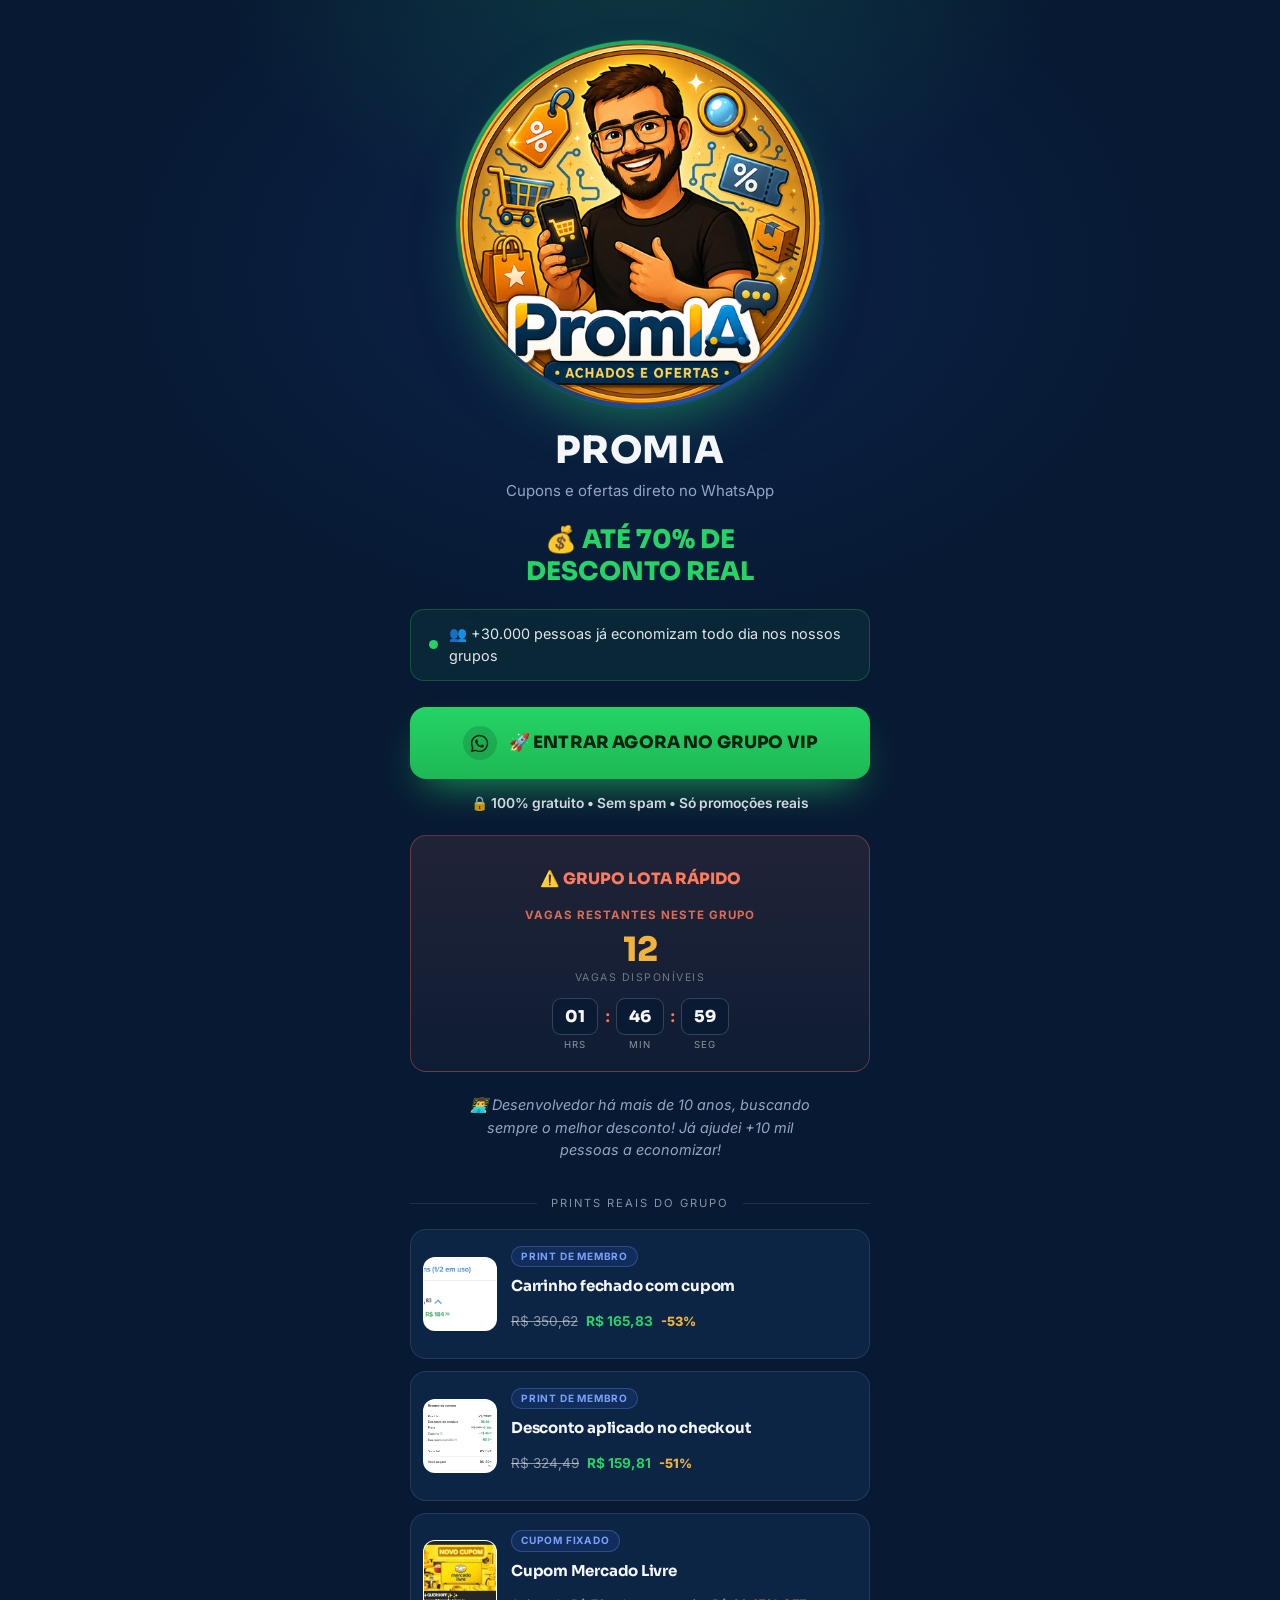
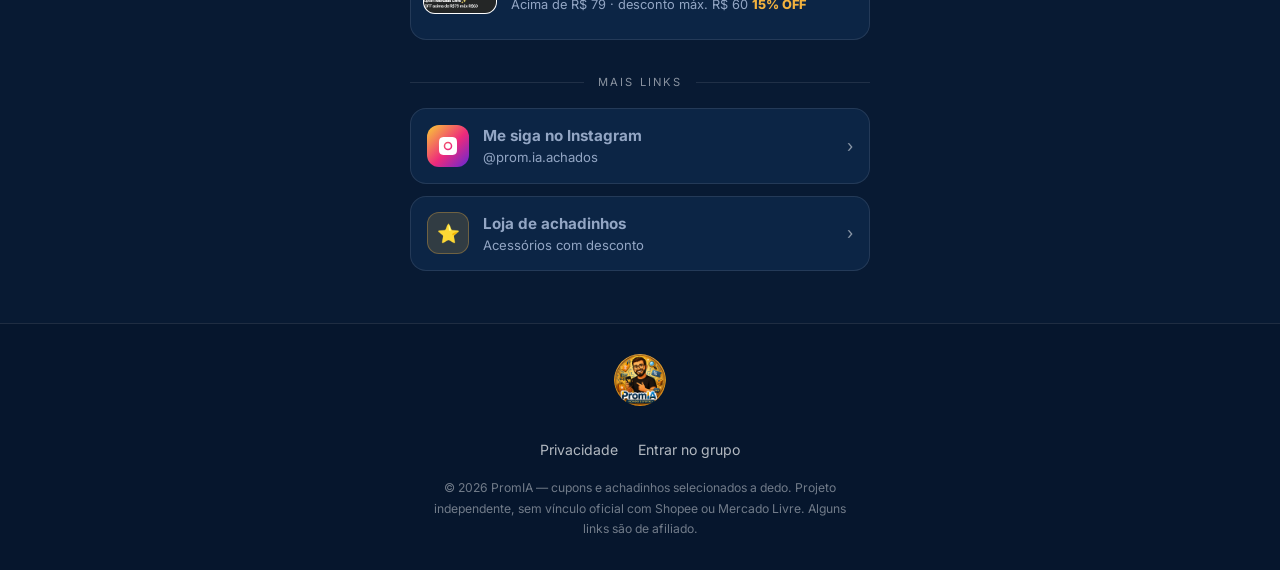
==== commit 1dda09c9: "dobra tamanho da logo" ====
--- a/index.html
+++ b/index.html
@@ -37,7 +37,7 @@
 
   <!-- ---------- LOGO ---------- -->
   <div class="avatar">
-    <img src="assets/logo-selo.png" alt="PromIA — Achados e Ofertas" width="184" height="184">
+    <img src="assets/logo-selo.png" alt="PromIA — Achados e Ofertas" width="368" height="368">
   </div>
 
   <!-- ---------- CABEÇALHO ---------- -->
--- a/assets/style.css
+++ b/assets/style.css
@@ -53,8 +53,8 @@
 
 /* ---------- LOGO ---------- */
 .avatar{
-  width:clamp(140px,42vw,184px);
-  height:clamp(140px,42vw,184px);
+  width:clamp(280px,84vw,368px);
+  height:clamp(280px,84vw,368px);
   margin:0 auto 22px;
   border-radius:50%;
   padding:4px;
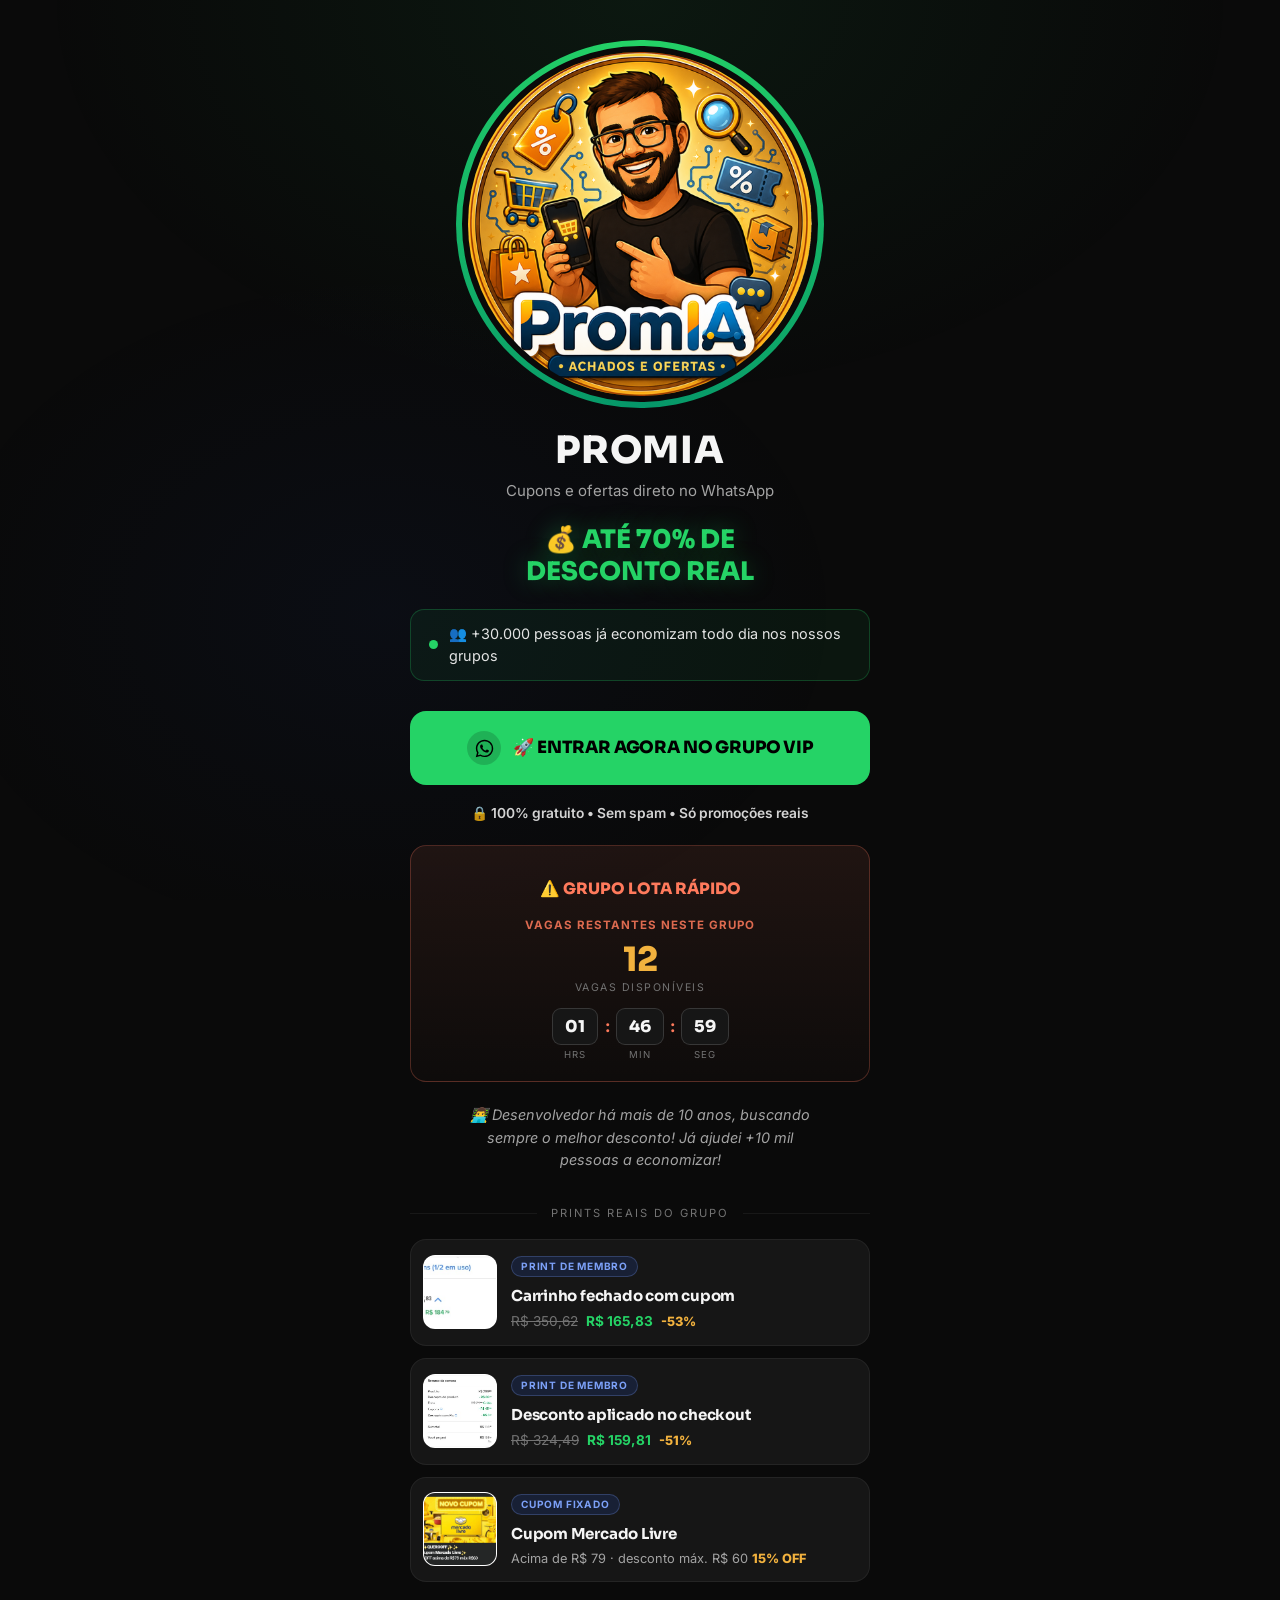
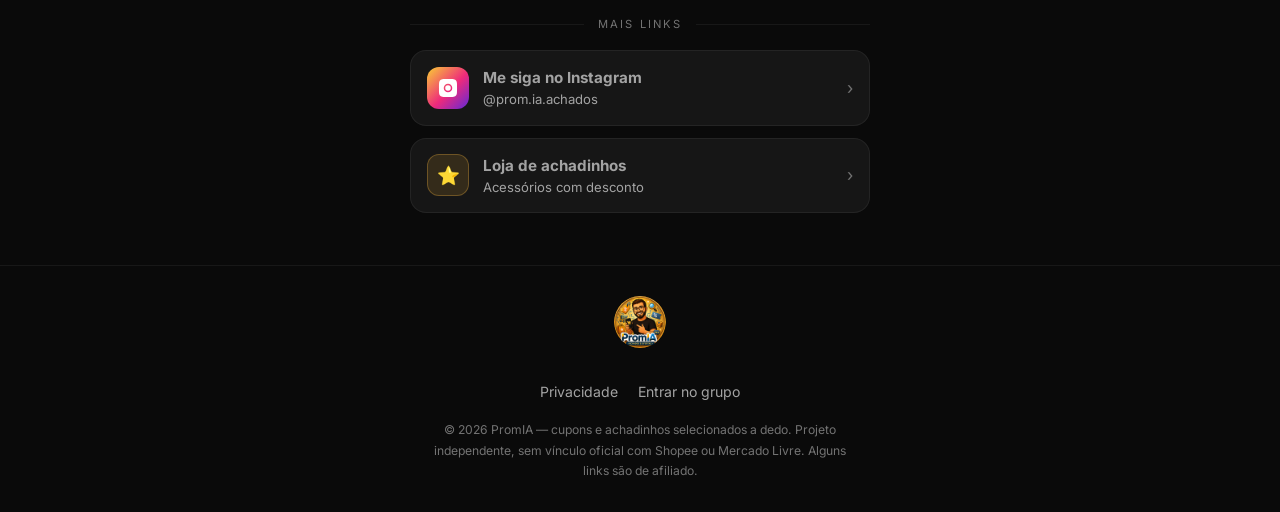
==== commit 0681348b: "corrige layout" ====
--- a/index.html
+++ b/index.html
@@ -5,7 +5,7 @@
 <meta name="viewport" content="width=device-width, initial-scale=1.0">
 <title>PromIA — Cupons e ofertas direto no WhatsApp</title>
 <meta name="description" content="Entre grátis no grupo VIP do PromIA e receba cupons e ofertas com descontos reais direto no WhatsApp, antes de acabarem.">
-<meta name="theme-color" content="#081A33">
+<meta name="theme-color" content="#0A0A0A">
 <link rel="icon" type="image/png" href="assets/logo-selo.png">
 <meta property="og:title" content="PromIA — Cupons e ofertas direto no WhatsApp">
 <meta property="og:description" content="Entre grátis no grupo VIP e receba as ofertas antes de acabar. Até 70% de desconto real.">
@@ -56,7 +56,7 @@
     <span class="wa-ic" aria-hidden="true">
       <svg viewBox="0 0 24 24"><path d="M12.04 2C6.58 2 2.13 6.45 2.13 11.91c0 1.75.46 3.45 1.32 4.95L2 22l5.25-1.38a9.86 9.86 0 004.79 1.22h.01c5.46 0 9.91-4.45 9.91-9.91C21.96 6.45 17.5 2 12.04 2zm0 18.15h-.01a8.2 8.2 0 01-4.18-1.15l-.3-.18-3.11.82.83-3.04-.2-.31a8.16 8.16 0 01-1.25-4.38c0-4.54 3.7-8.23 8.24-8.23 2.2 0 4.27.86 5.82 2.41a8.18 8.18 0 012.41 5.83c0 4.54-3.7 8.23-8.25 8.23zm4.52-6.16c-.25-.12-1.47-.72-1.69-.81-.23-.08-.39-.12-.56.13-.16.24-.64.8-.79.97-.14.16-.29.18-.54.06-.25-.12-1.05-.39-1.99-1.23-.74-.66-1.23-1.47-1.38-1.72-.14-.25-.01-.38.11-.5.11-.11.25-.29.37-.43.13-.15.17-.25.25-.41.08-.17.04-.31-.02-.43-.06-.12-.56-1.34-.76-1.84-.2-.48-.41-.42-.56-.43h-.48c-.17 0-.43.06-.66.31-.22.25-.87.85-.87 2.07s.89 2.4 1.02 2.56c.12.17 1.75 2.67 4.23 3.74.59.26 1.05.41 1.41.52.59.19 1.13.16 1.56.1.48-.07 1.47-.6 1.67-1.18.21-.58.21-1.07.14-1.18-.06-.11-.22-.17-.47-.29z"/></svg>
     </span>
-    🚀 ENTRAR AGORA NO GRUPO VIP
+    <span class="wa-txt">🚀 ENTRAR AGORA NO GRUPO VIP</span>
   </a>
   <p class="trust">🔒 100% gratuito • Sem spam • Só promoções reais</p>
 
--- a/assets/style.css
+++ b/assets/style.css
@@ -1,21 +1,19 @@
 /* ===== PromIA — estilos ===== */
 :root{
-  --bg:#081A33;
-  --bg-2:#0B1F3A;
-  --surface:#0C2545;
-  --surface-2:#12315C;
-  --ink:#F4F6FA;
-  --muted:#93A6C4;
-  --muted-soft:rgba(244,246,250,.55);
+  --bg:#0A0A0A;
+  --surface:#161616;
+  --surface-2:#202020;
+  --ink:#F5F5F5;
+  --muted:#A3A3A3;
+  --muted-soft:#737373;
   --blue:#2657D9;
-  --blue-deep:#1B44B0;
   --blue-light:#7CA0F7;
   --gold:#F2B23E;
   --alert:#FF7A5C;
   --wa-green:#25D366;
-  --wa-green-dark:#1EB955;
-  --line:rgba(244,246,250,.10);
-  --line-strong:rgba(244,246,250,.18);
+  --wa-green-dark:#16A34A;
+  --line:rgba(255,255,255,.06);
+  --line-strong:rgba(255,255,255,.14);
   --radius:16px;
 }
 
@@ -32,15 +30,15 @@
 body::before{
   content:"";position:fixed;inset:0;pointer-events:none;z-index:0;
   background:
-    radial-gradient(620px 420px at 50% -6%, rgba(37,211,102,.16), transparent 70%),
-    radial-gradient(760px 520px at 50% 30%, rgba(38,87,217,.14), transparent 72%);
+    radial-gradient(600px 400px at 50% 0%, rgba(37,211,102,.07), transparent),
+    radial-gradient(460px 340px at 30% 68%, rgba(38,87,217,.05), transparent);
 }
 main,footer{position:relative;z-index:1;}
 h1,h2,h3{font-family:'Sora',system-ui,sans-serif;font-weight:700;margin:0;letter-spacing:-.015em;}
 img{max-width:100%;display:block;}
 a{color:inherit;}
 @media (prefers-reduced-motion:reduce){
-  *{animation-duration:.01ms !important;transition-duration:.01ms !important;}
+  *{animation:none !important;transition-duration:.01ms !important;}
 }
 
 /* ---------- COLUNA CENTRAL ---------- */
@@ -57,11 +55,18 @@
   height:clamp(280px,84vw,368px);
   margin:0 auto 22px;
   border-radius:50%;
-  padding:4px;
-  background:linear-gradient(150deg,var(--wa-green),rgba(37,211,102,.15) 55%,var(--blue));
-  box-shadow:0 0 0 1px rgba(244,246,250,.06), 0 26px 60px -22px rgba(37,211,102,.55);
-}
-.avatar img{width:100%;height:100%;border-radius:50%;object-fit:cover;background:var(--bg);}
+  padding:6px;
+  background:conic-gradient(var(--wa-green),#059669,var(--wa-green));
+  animation:ring-glow 3s ease-in-out infinite alternate;
+}
+.avatar img{
+  width:100%;height:100%;border-radius:50%;object-fit:cover;
+  border:6px solid var(--bg);background:var(--bg);
+}
+@keyframes ring-glow{
+  0%{box-shadow:0 0 20px rgba(37,211,102,.20);}
+  100%{box-shadow:0 0 35px rgba(37,211,102,.38);}
+}
 
 /* ---------- CABEÇALHO ---------- */
 .brand-name{
@@ -85,6 +90,7 @@
   font-size:clamp(1.28rem,5.6vw,1.6rem);
   line-height:1.25;
   color:var(--wa-green);
+  text-shadow:0 0 24px rgba(37,211,102,.35);
 }
 
 /* ---------- PROVA SOCIAL ---------- */
@@ -92,64 +98,79 @@
   display:flex;align-items:center;gap:11px;
   margin:22px auto 0;
   padding:13px 18px;
-  background:rgba(37,211,102,.07);
-  border:1px solid rgba(37,211,102,.28);
+  background:rgba(37,211,102,.06);
+  border:1px solid rgba(37,211,102,.24);
   border-radius:14px;
   font-size:.9rem;
   text-align:left;
-  color:rgba(244,246,250,.92);
+  color:rgba(245,245,245,.92);
 }
 .social-pill .dot{
   flex:none;width:9px;height:9px;border-radius:50%;
   background:var(--wa-green);
-  box-shadow:0 0 0 0 rgba(37,211,102,.7);
-  animation:pulse 2s infinite;
-}
-@keyframes pulse{
-  0%{box-shadow:0 0 0 0 rgba(37,211,102,.6);}
-  70%{box-shadow:0 0 0 10px rgba(37,211,102,0);}
-  100%{box-shadow:0 0 0 0 rgba(37,211,102,0);}
-}
-
-/* ---------- BOTÃO WHATSAPP ---------- */
+  animation:pd 2s ease-in-out infinite;
+}
+@keyframes pd{
+  0%,100%{opacity:1;transform:scale(1);}
+  50%{opacity:.5;transform:scale(.8);}
+}
+
+/* ---------- BOTÃO WHATSAPP (neon pulsante) ---------- */
 .btn-wa{
+  position:relative;overflow:hidden;
   display:flex;align-items:center;justify-content:center;gap:12px;
   width:100%;
-  margin:26px auto 0;
-  padding:19px 22px;
-  background:linear-gradient(180deg,var(--wa-green),var(--wa-green-dark));
-  color:#04240F;
+  margin:30px auto 0;
+  padding:20px 22px;
+  background:var(--wa-green);
+  color:#000;
+  border:0;
   border-radius:var(--radius);
   font-family:'Sora',sans-serif;
   font-weight:800;
   font-size:clamp(.95rem,3.7vw,1.06rem);
-  letter-spacing:.01em;
+  letter-spacing:-.01em;
   text-decoration:none;
-  box-shadow:0 18px 40px -16px rgba(37,211,102,.75);
-  transition:transform .15s ease,box-shadow .15s ease,filter .15s ease;
-}
-.btn-wa:hover{transform:translateY(-2px);filter:brightness(1.05);box-shadow:0 22px 46px -16px rgba(37,211,102,.9);}
-.btn-wa:active{transform:translateY(0);}
+  cursor:pointer;
+  transition:.25s cubic-bezier(.4,0,.2,1);
+  animation:pulse-cta 2s cubic-bezier(.4,0,.6,1) infinite;
+}
+@keyframes pulse-cta{
+  0%{transform:scale(1);box-shadow:0 0 30px rgba(37,211,102,.15);}
+  50%{transform:scale(1.07);box-shadow:0 0 80px rgba(37,211,102,.5),0 0 120px rgba(37,211,102,.2);}
+  100%{transform:scale(1);box-shadow:0 0 30px rgba(37,211,102,.15);}
+}
+.btn-wa::before{
+  content:"";position:absolute;inset:0;
+  background:linear-gradient(135deg,rgba(255,255,255,.18),transparent);
+  opacity:0;transition:opacity .25s;
+}
+.btn-wa:hover{animation-play-state:paused;transform:scale(1.07);
+  box-shadow:0 0 80px rgba(37,211,102,.55),0 0 130px rgba(37,211,102,.25);}
+.btn-wa:hover::before{opacity:1;}
+.btn-wa:active{transform:scale(1.02);}
 .btn-wa .wa-ic{
+  position:relative;z-index:1;
   flex:none;width:34px;height:34px;border-radius:50%;
-  background:rgba(4,36,15,.16);
+  background:rgba(0,0,0,.16);
   display:flex;align-items:center;justify-content:center;
 }
-.btn-wa .wa-ic svg{width:21px;height:21px;fill:#04240F;}
+.btn-wa .wa-ic svg{width:21px;height:21px;fill:#000;}
+.btn-wa .wa-txt{position:relative;z-index:1;}
 
 .trust{
-  margin:14px auto 0;
+  margin:18px auto 0;
   font-size:.86rem;
   font-weight:600;
-  color:rgba(244,246,250,.86);
+  color:rgba(245,245,245,.86);
 }
 
 /* ---------- ESCASSEZ ---------- */
 .scarcity{
   margin:20px auto 0;
   padding:16px 18px 18px;
-  background:linear-gradient(180deg,rgba(255,122,92,.10),rgba(255,122,92,.03));
-  border:1px solid rgba(255,122,92,.3);
+  background:linear-gradient(180deg,rgba(255,122,92,.09),rgba(255,122,92,.02));
+  border:1px solid rgba(255,122,92,.26);
   border-radius:var(--radius);
 }
 .scarcity .sc-title{
@@ -169,7 +190,7 @@
 .scarcity .sc-num-label{
   display:block;margin-top:3px;
   font-size:.66rem;letter-spacing:.14em;text-transform:uppercase;
-  color:rgba(244,246,250,.42);
+  color:var(--muted-soft);
 }
 .timer{
   display:flex;align-items:flex-start;justify-content:center;gap:6px;
@@ -178,7 +199,7 @@
 .timer .seg{display:flex;flex-direction:column;align-items:center;gap:3px;min-width:48px;}
 .timer .seg b{
   font-family:'Sora',sans-serif;font-weight:800;font-size:1.02rem;
-  background:rgba(8,26,51,.75);
+  background:var(--surface);
   border:1px solid var(--line-strong);
   border-radius:9px;
   padding:5px 12px;min-width:46px;
@@ -224,17 +245,15 @@
   font-size:.63rem;font-weight:700;letter-spacing:.08em;text-transform:uppercase;
   color:var(--blue-light);
   background:rgba(38,87,217,.16);
-  border:1px solid rgba(124,160,247,.28);
+  border:1px solid rgba(124,160,247,.26);
   border-radius:100px;padding:2px 9px;
 }
 .proof-card h3{margin:7px 0 4px;font-size:.94rem;font-weight:700;}
-.proof-card .nums{display:flex;align-items:baseline;gap:8px;flex-wrap:wrap;font-size:.85rem;}
+.proof-card .nums{display:flex;align-items:baseline;gap:8px;flex-wrap:wrap;font-size:.85rem;margin:0;}
 .proof-card .was{color:var(--muted-soft);text-decoration:line-through;}
 .proof-card .now{color:var(--wa-green);font-weight:700;}
-.proof-card .plain{color:var(--muted);font-size:.8rem;}
-.proof-card .off{
-  color:var(--gold);font-weight:800;font-size:.8rem;
-}
+.proof-card .plain{color:var(--muted);font-size:.8rem;margin:0;}
+.proof-card .off{color:var(--gold);font-weight:800;font-size:.8rem;}
 
 /* ---------- MAIS LINKS ---------- */
 .links{display:flex;flex-direction:column;gap:12px;}
@@ -245,16 +264,16 @@
   border:1px solid var(--line);
   border-radius:var(--radius);
   text-decoration:none;text-align:left;
-  transition:border-color .15s ease,background .15s ease,transform .15s ease;
-}
-.link-row:hover{background:var(--surface-2);border-color:var(--line-strong);transform:translateY(-1px);}
+  transition:border-color .2s ease,background .2s ease,transform .2s ease;
+}
+.link-row:hover{background:var(--surface-2);border-color:var(--line-strong);transform:translateY(-2px);}
 .link-row .ic{
   flex:none;width:42px;height:42px;border-radius:12px;
   display:flex;align-items:center;justify-content:center;font-size:1.15rem;
 }
 .link-row .ic.ig{background:linear-gradient(135deg,#F9CE34,#EE2A7B 55%,#6228D7);}
 .link-row .ic.ig svg{width:22px;height:22px;fill:#fff;}
-.link-row .ic.store{background:rgba(242,178,62,.16);border:1px solid rgba(242,178,62,.32);}
+.link-row .ic.store{background:rgba(242,178,62,.14);border:1px solid rgba(242,178,62,.3);}
 .link-row .txt{flex:1;min-width:0;}
 .link-row b{display:block;font-size:.95rem;font-weight:700;}
 .link-row span{display:block;font-size:.82rem;color:var(--muted);}
@@ -263,10 +282,9 @@
 /* ---------- RODAPÉ ---------- */
 footer{
   margin-top:44px;
-  padding:30px 20px 30px;
+  padding:30px 20px;
   border-top:1px solid var(--line);
   text-align:center;
-  background:rgba(6,20,40,.55);
 }
 .footer-brand{display:inline-block;margin-bottom:12px;}
 .footer-brand img{width:52px;height:52px;border-radius:50%;object-fit:cover;margin:0 auto;}
@@ -274,10 +292,10 @@
   list-style:none;margin:12px 0 16px;padding:0;
   display:flex;flex-wrap:wrap;gap:8px 20px;justify-content:center;
 }
-.footer-links a{font-size:.88rem;text-decoration:none;color:rgba(244,246,250,.72);}
+.footer-links a{font-size:.88rem;text-decoration:none;color:var(--muted);}
 .footer-links a:hover{color:#fff;}
 .footer-note{
-  font-size:.76rem;line-height:1.7;color:rgba(244,246,250,.45);
+  font-size:.76rem;line-height:1.7;color:var(--muted-soft);
   max-width:52ch;margin:0 auto;
 }
 
@@ -286,8 +304,8 @@
 /* ===================================================== */
 .wrap-narrow{max-width:760px;margin:0 auto;padding:0 20px;}
 .topbar{
-  background:rgba(8,26,51,.9);
-  backdrop-filter:blur(8px);
+  background:rgba(10,10,10,.88);
+  backdrop-filter:blur(10px);
   border-bottom:1px solid var(--line);
   position:sticky;top:0;z-index:50;
 }
@@ -299,7 +317,7 @@
 .brand{display:inline-flex;align-items:center;gap:9px;text-decoration:none;}
 .brand img{width:34px;height:34px;border-radius:50%;object-fit:cover;}
 .back-link{
-  font-size:.85rem;font-weight:600;color:var(--blue-light);text-decoration:none;
+  font-size:.85rem;font-weight:600;color:var(--wa-green);text-decoration:none;
   display:inline-flex;align-items:center;gap:6px;
 }
 .page-hero{padding:40px 0 8px;text-align:center;}
@@ -319,7 +337,7 @@
 .legal a{color:var(--wa-green);text-underline-offset:2px;}
 .legal code{
   font-family:'IBM Plex Mono',ui-monospace,monospace;font-size:.86em;
-  background:rgba(38,87,217,.16);border:1px solid rgba(124,160,247,.26);
+  background:rgba(38,87,217,.18);border:1px solid rgba(124,160,247,.24);
   border-radius:6px;padding:1px 6px;color:var(--ink);
 }
 .legal-box{
